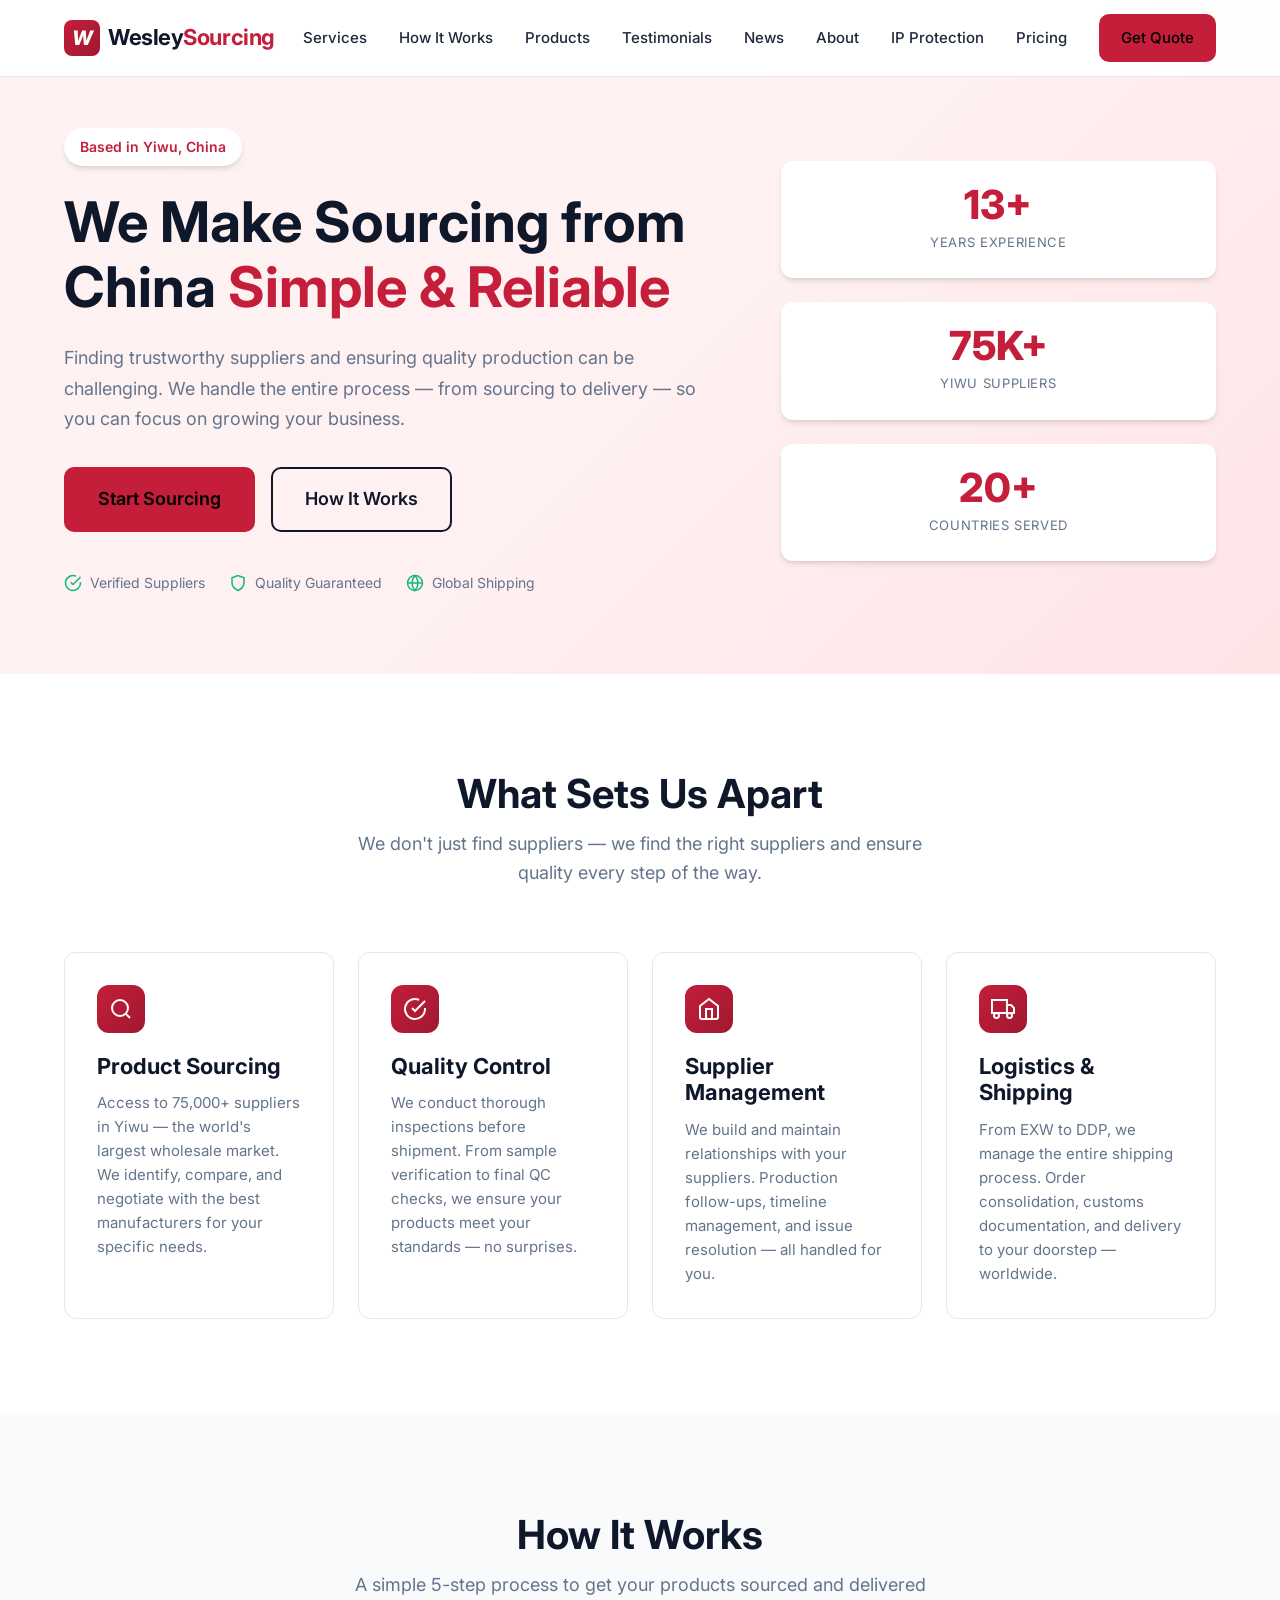
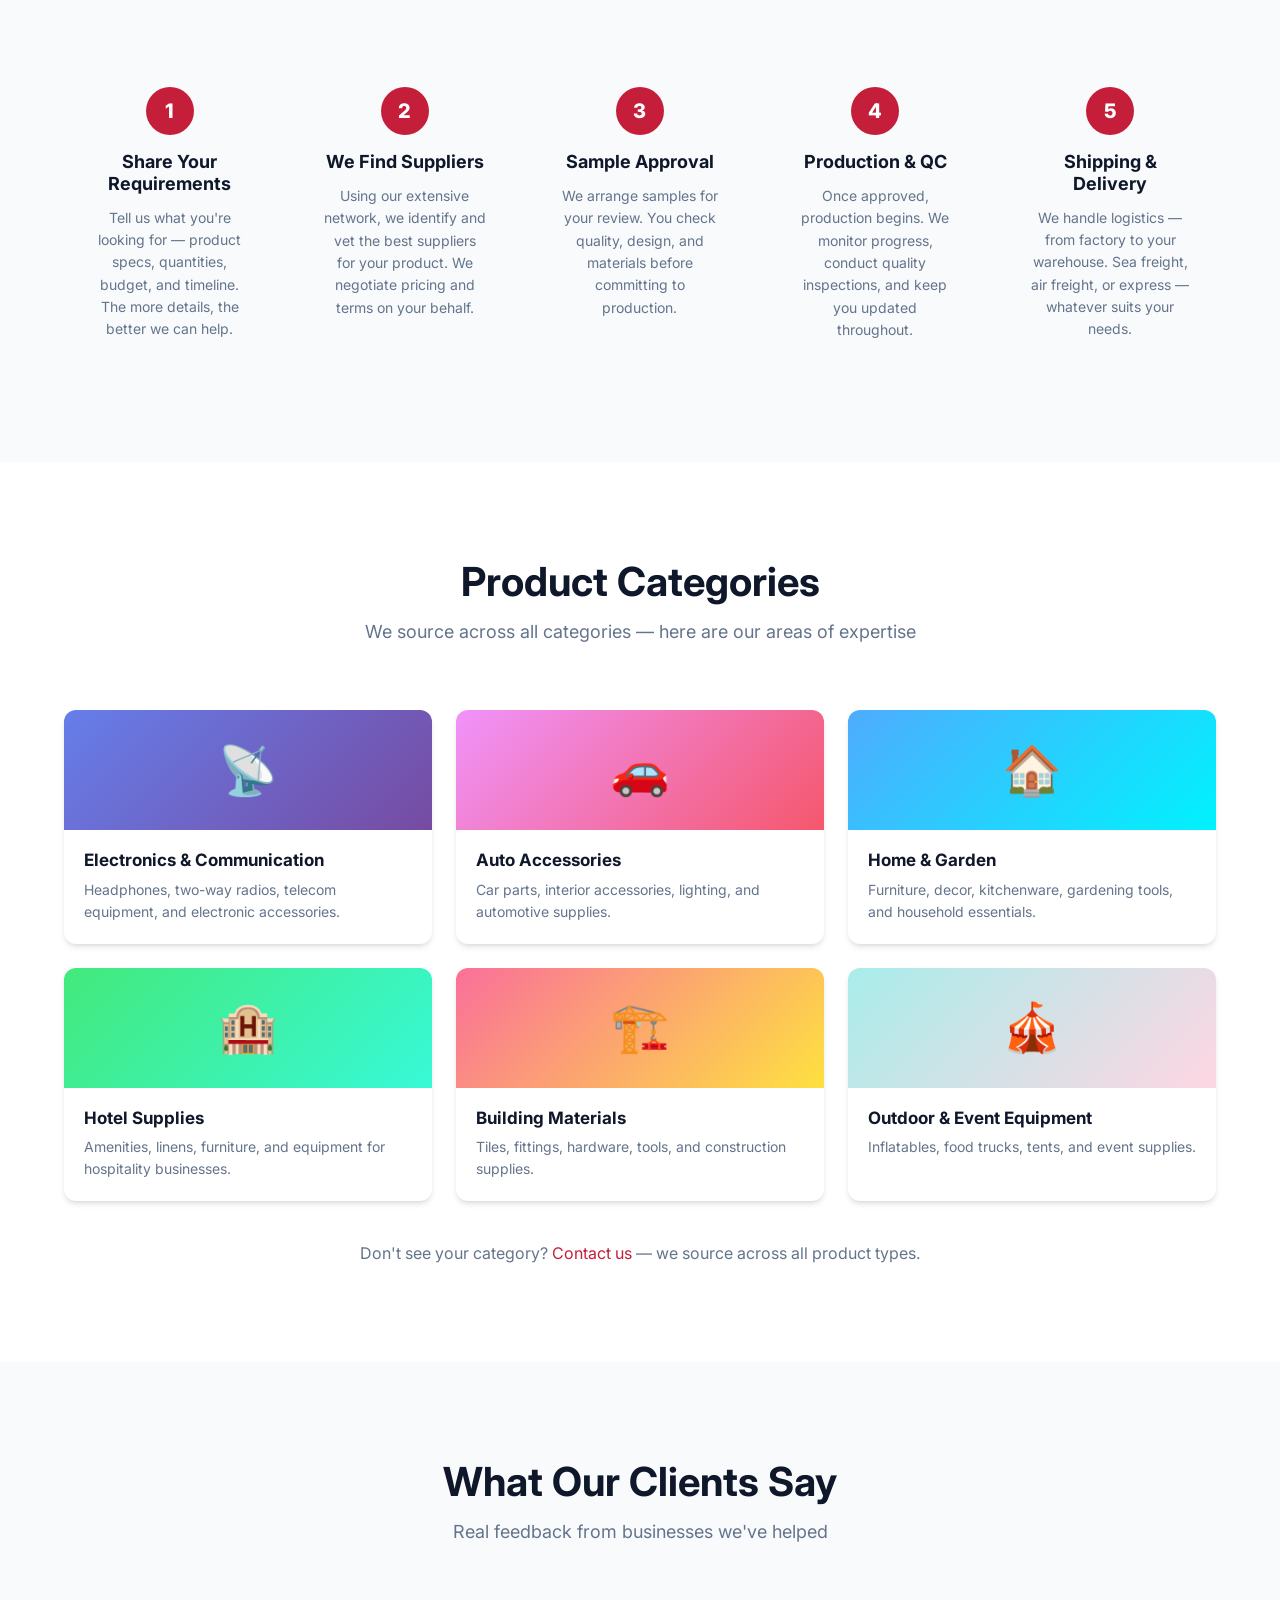
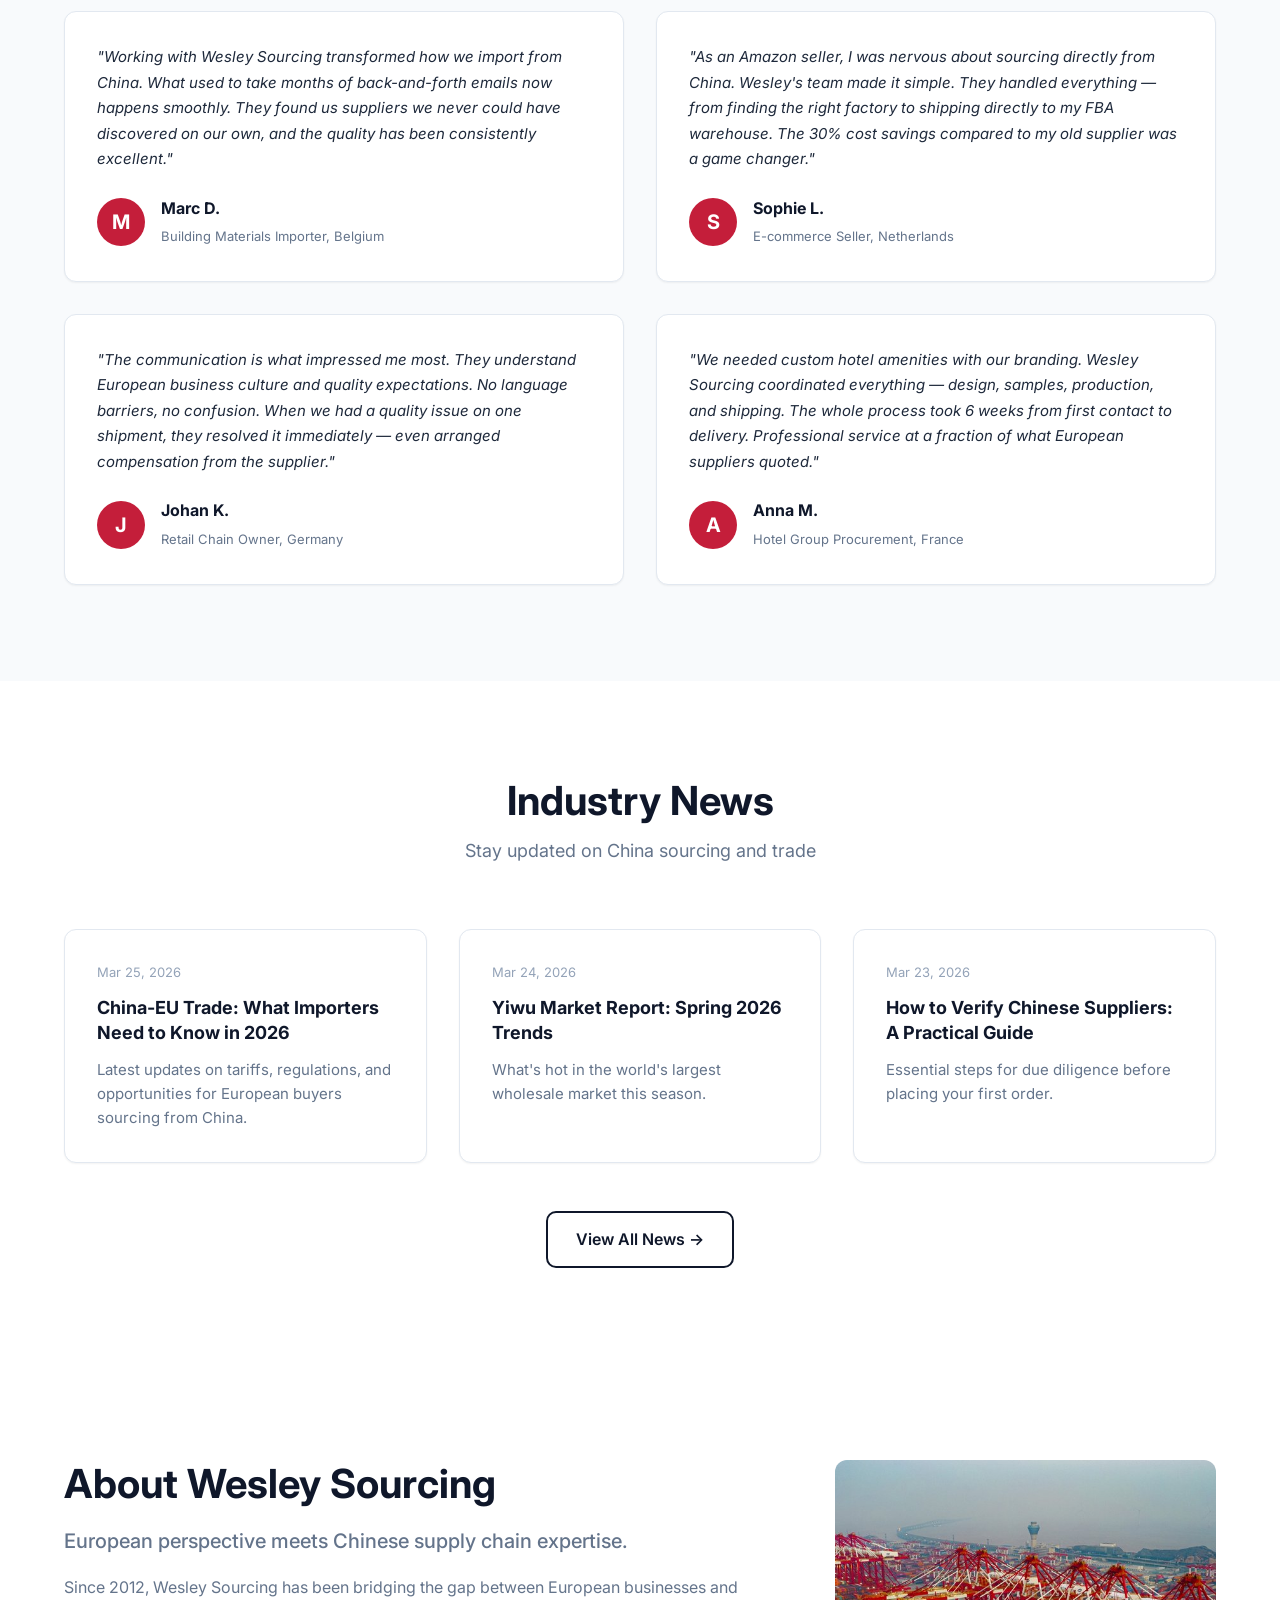
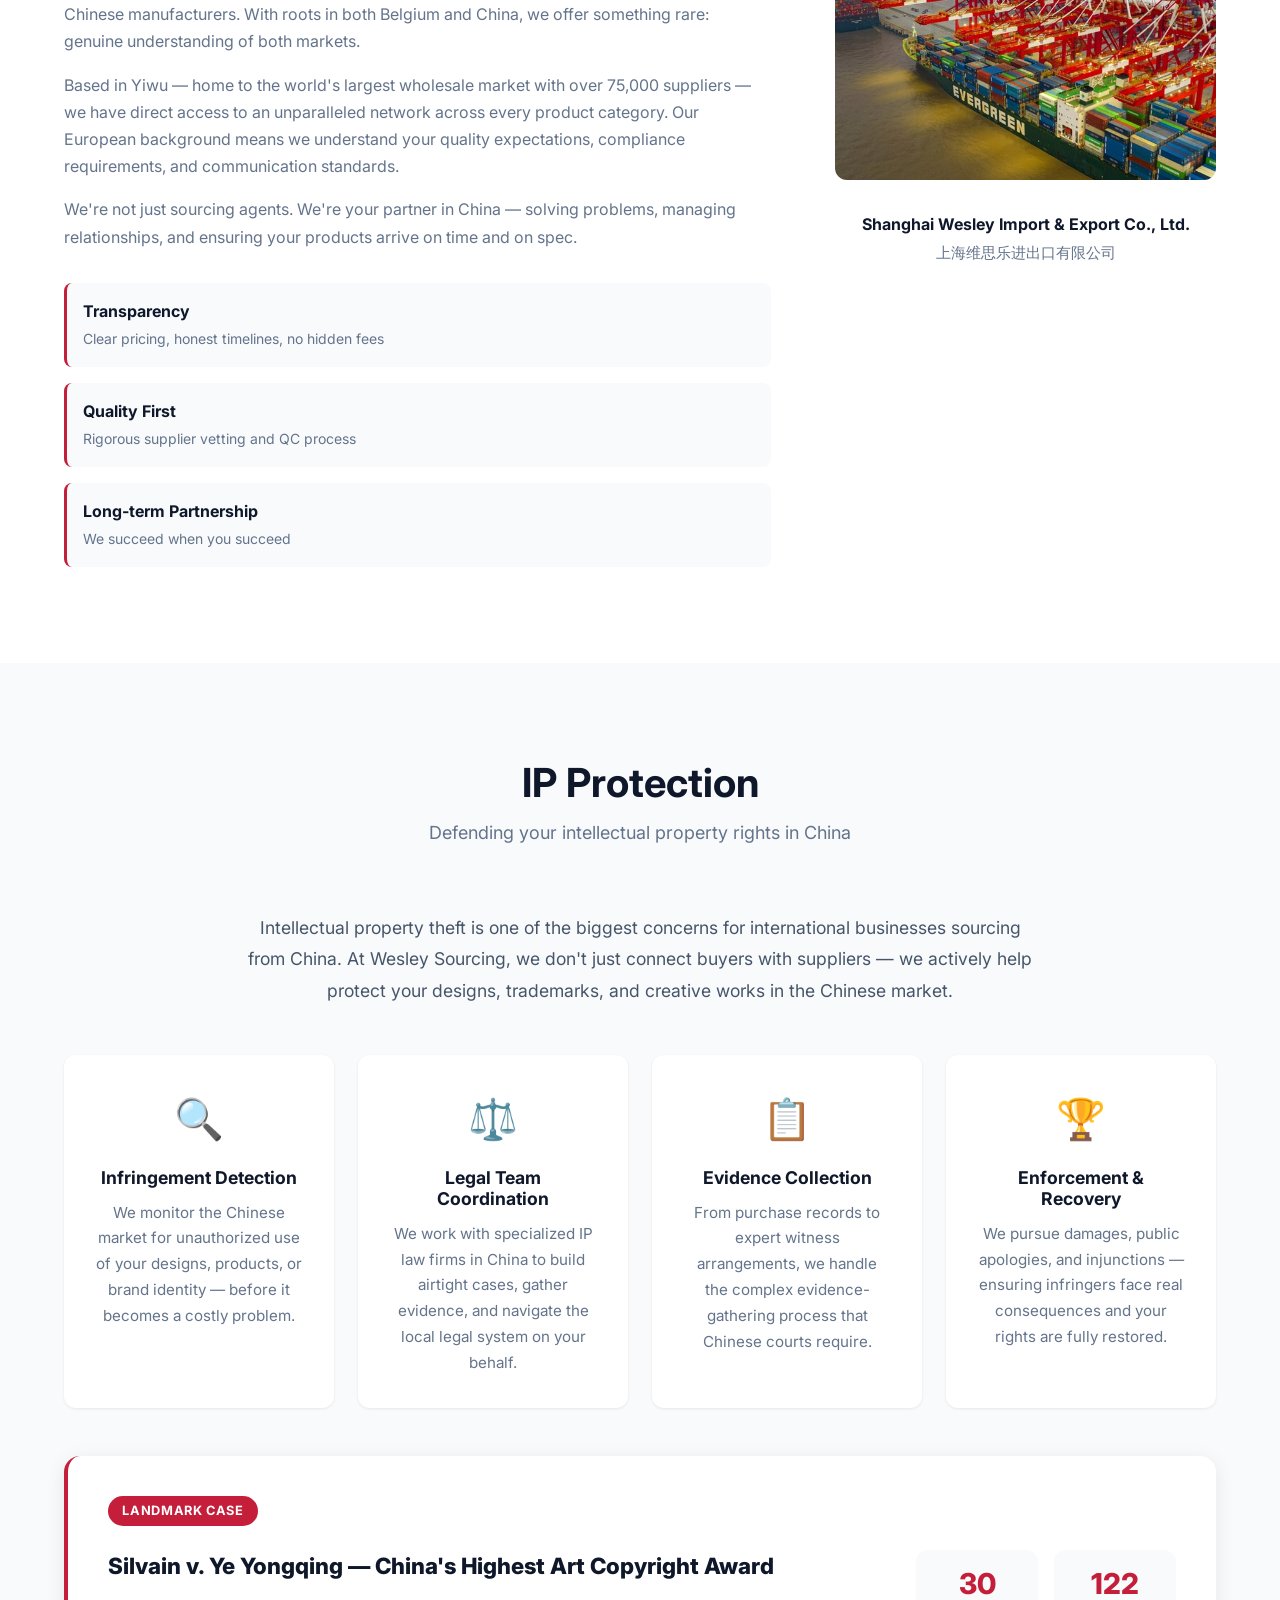
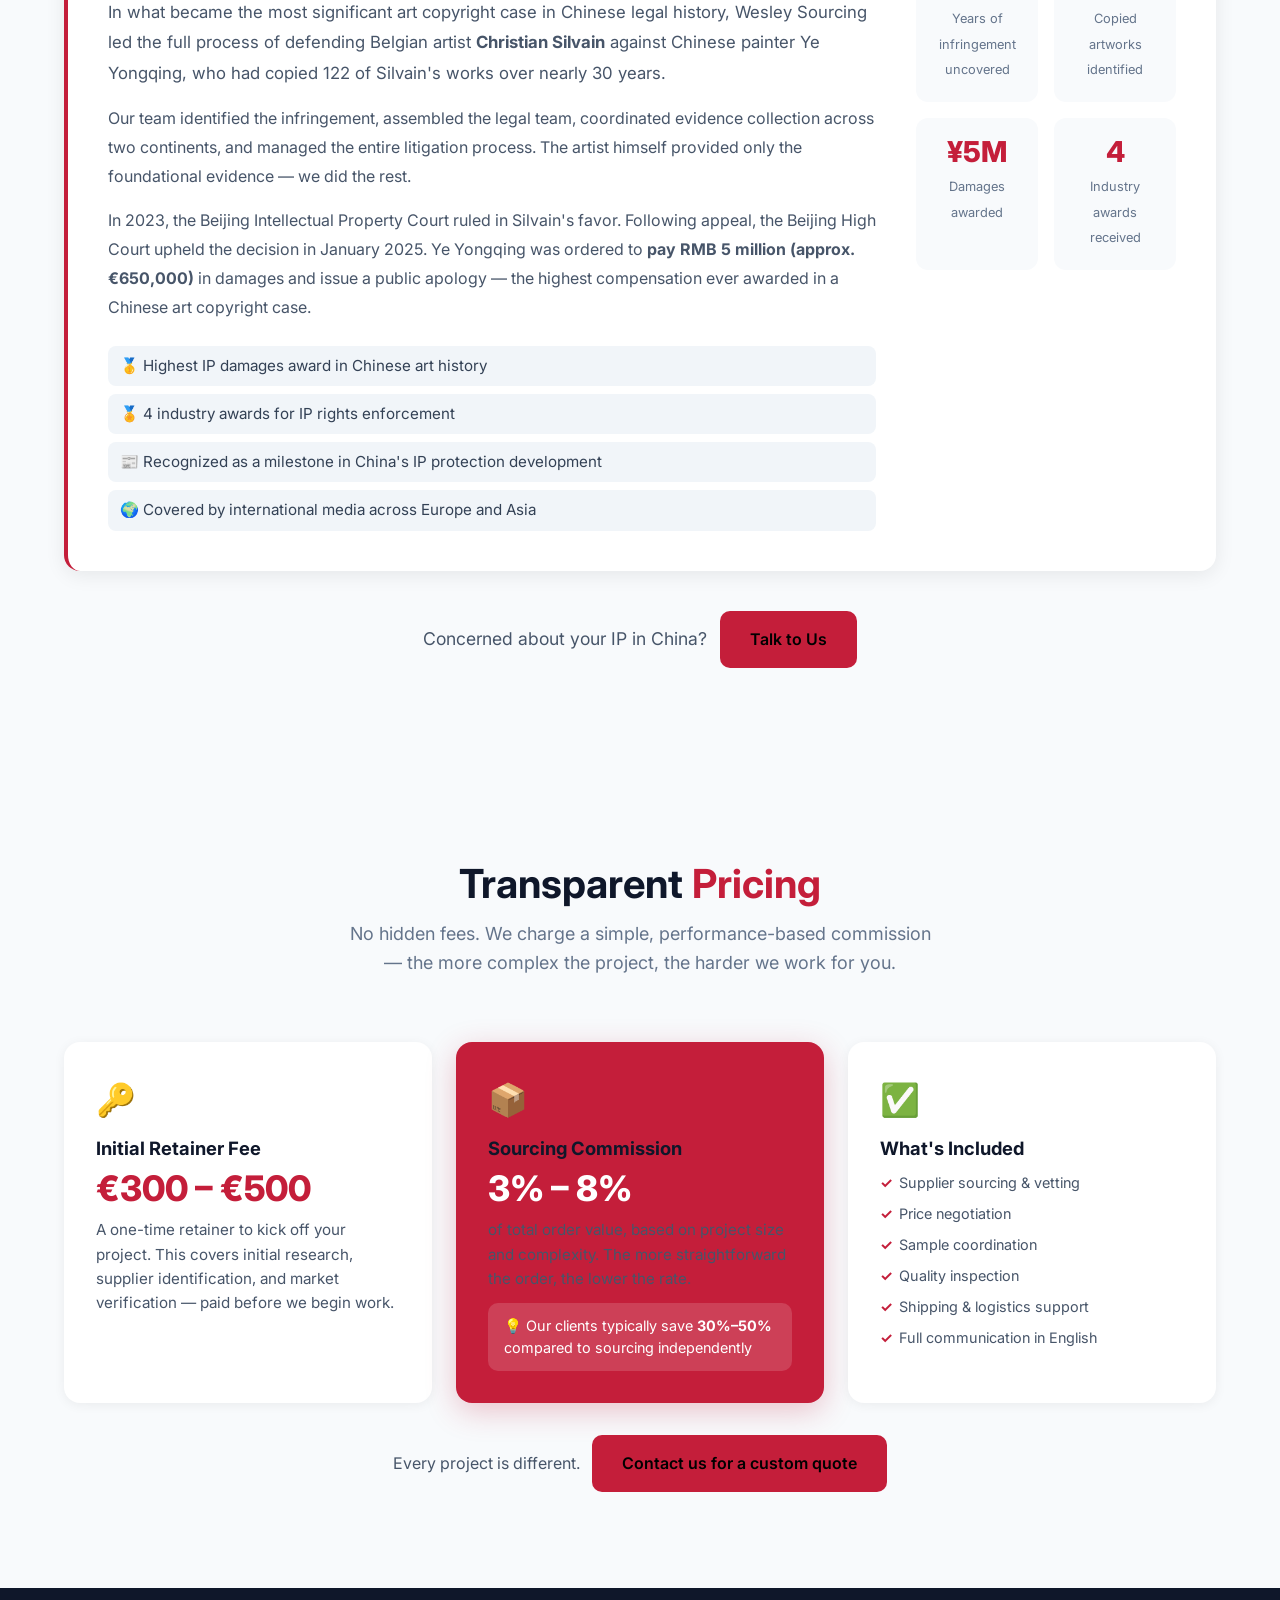
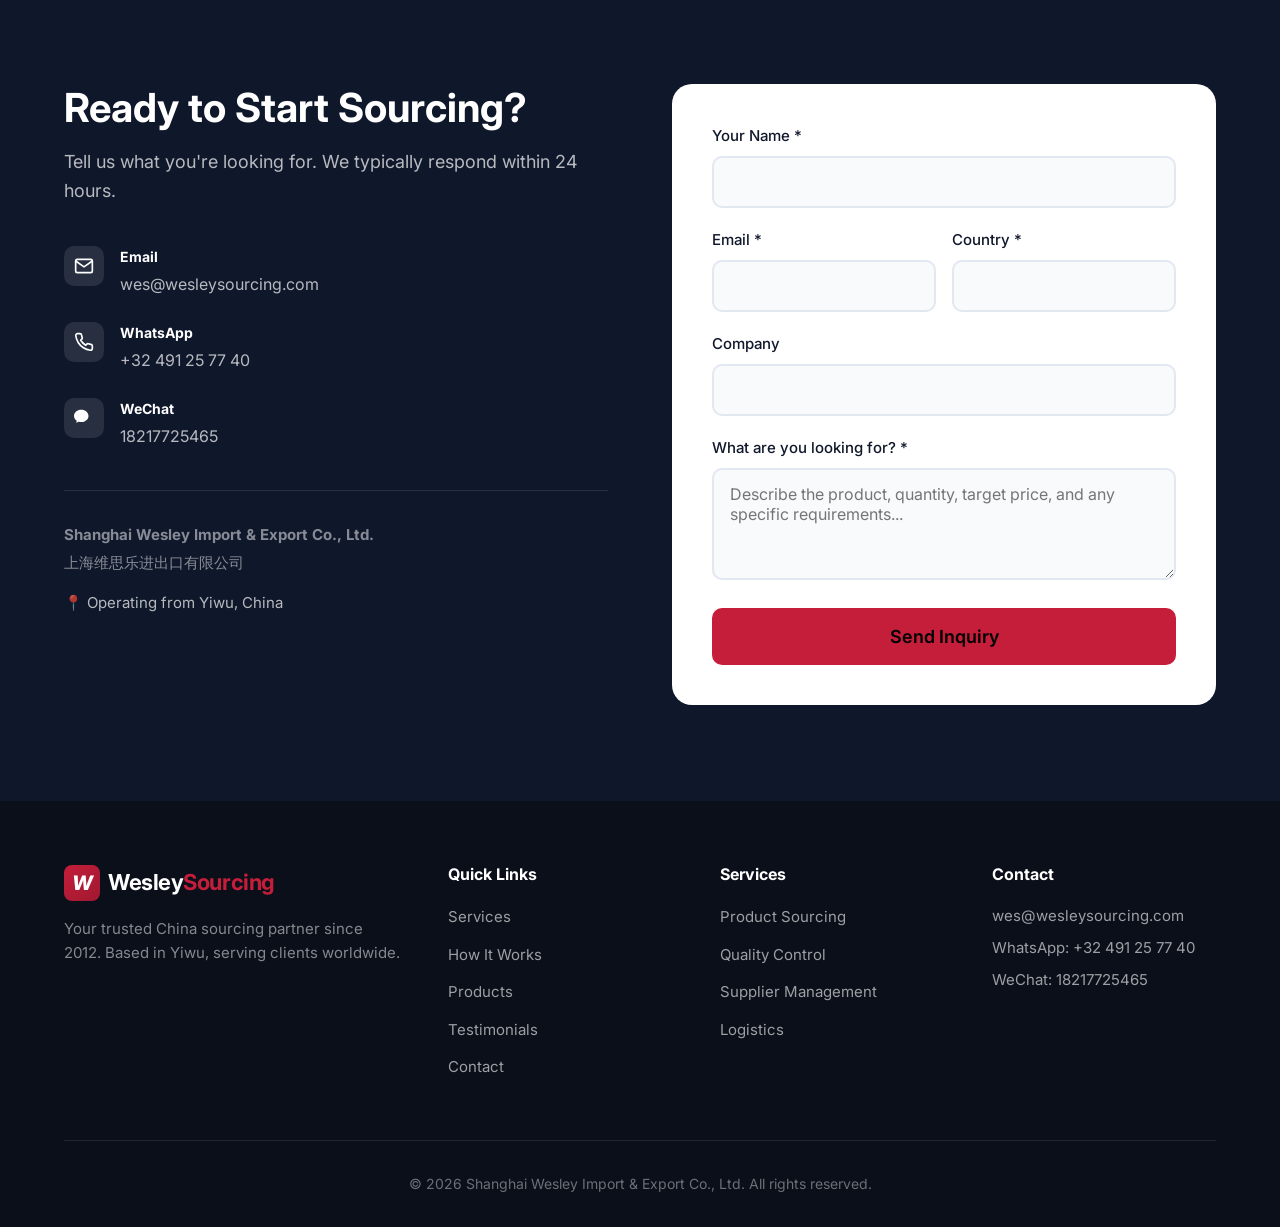
==== index.html @ 0b923f9b "Add files via upload" ====
﻿<!DOCTYPE html>
<html lang="en">
<head>
    <meta charset="UTF-8">
    <meta name="viewport" content="width=device-width, initial-scale=1.0">
    <title>Wesley Sourcing | Your Trusted China Sourcing Partner in Yiwu</title>
    <meta name="description" content="Based in Yiwu, China's largest wholesale market. 13+ years connecting European buyers with Chinese manufacturers. Product sourcing, quality control, and logistics.">
    <meta name="keywords" content="yiwu sourcing agent, china sourcing agent, yiwu wholesale market, import from china, china supplier, sourcing from china">
    <link rel="canonical" href="https://wesleysourcing.com/">
    <link rel="icon" type="image/png" href="favicon.png">
    
    <meta property="og:title" content="Wesley Sourcing | Your Trusted China Sourcing Partner">
    <meta property="og:description" content="13+ years bridging European buyers with Chinese manufacturers. Based in Yiwu.">
    <meta property="og:type" content="website">
    
    <link rel="preconnect" href="https://fonts.googleapis.com">
    <link href="https://fonts.googleapis.com/css2?family=Inter:wght@400;500;600;700;800&display=swap" rel="stylesheet">
    <link rel="stylesheet" href="css/style.css">
</head>
<body>
    <!-- Navigation -->
    <nav class="nav" id="nav">
        <div class="container nav-container">
            <a href="/" class="logo">
                <span class="logo-icon">W</span>
                <span class="logo-text">Wesley<span>Sourcing</span></span>
            </a>
            <ul class="nav-links" id="nav-links">
                <li><a href="#services">Services</a></li>
                <li><a href="#how-it-works">How It Works</a></li>
                <li><a href="#products">Products</a></li>
                <li><a href="#testimonials">Testimonials</a></li>
                <li><a href="#news">News</a></li>
                <li><a href="#about">About</a></li><li><a href="#ip-protection">IP Protection</a></li><li><a href="#pricing">Pricing</a></li>
                <li><a href="#contact" class="btn btn-primary btn-nav">Get Quote</a></li>
            </ul>
            <button class="nav-toggle" id="nav-toggle" aria-label="Toggle menu">
                <span></span>
                <span></span>
                <span></span>
            </button>
        </div>
    </nav>

    <!-- Hero Section -->
    <section class="hero">
        <div class="container">
            <div class="hero-grid">
                <div class="hero-content">
                    <div class="hero-badge">Based in Yiwu, China</div>
                    <h1>We Make Sourcing from China <span class="highlight">Simple & Reliable</span></h1>
                    <p class="hero-subtitle">Finding trustworthy suppliers and ensuring quality production can be challenging. We handle the entire process — from sourcing to delivery — so you can focus on growing your business.</p>
                    <div class="hero-cta">
                        <a href="#contact" class="btn btn-primary btn-large">Start Sourcing</a>
                        <a href="#how-it-works" class="btn btn-outline btn-large">How It Works</a>
                    </div>
                    <div class="hero-trust">
                        <div class="trust-item">
                            <svg viewBox="0 0 24 24" fill="none" stroke="currentColor" stroke-width="2"><path d="M22 11.08V12a10 10 0 1 1-5.93-9.14"/><polyline points="22 4 12 14.01 9 11.01"/></svg>
                            <span>Verified Suppliers</span>
                        </div>
                        <div class="trust-item">
                            <svg viewBox="0 0 24 24" fill="none" stroke="currentColor" stroke-width="2"><path d="M12 22s8-4 8-10V5l-8-3-8 3v7c0 6 8 10 8 10z"/></svg>
                            <span>Quality Guaranteed</span>
                        </div>
                        <div class="trust-item">
                            <svg viewBox="0 0 24 24" fill="none" stroke="currentColor" stroke-width="2"><circle cx="12" cy="12" r="10"/><path d="M2 12h20M12 2a15.3 15.3 0 0 1 4 10 15.3 15.3 0 0 1-4 10 15.3 15.3 0 0 1-4-10 15.3 15.3 0 0 1 4-10z"/></svg>
                            <span>Global Shipping</span>
                        </div>
                    </div>
                </div>
                <div class="hero-stats">
                    <div class="stat-card">
                        <span class="stat-number">13+</span>
                        <span class="stat-label">Years Experience</span>
                    </div>
                    <div class="stat-card">
                        <span class="stat-number">75K+</span>
                        <span class="stat-label">Yiwu Suppliers</span>
                    </div>
                    <div class="stat-card">
                        <span class="stat-number">20+</span>
                        <span class="stat-label">Countries Served</span>
                    </div>
                </div>
            </div>
        </div>
    </section>

    <!-- Services Section -->
    <section id="services" class="services">
        <div class="container">
            <div class="section-header">
                <h2>What Sets Us Apart</h2>
                <p>We don't just find suppliers — we find the right suppliers and ensure quality every step of the way.</p>
            </div>
            
            <div class="services-grid">
                <div class="service-card">
                    <div class="service-icon">
                        <svg viewBox="0 0 24 24" fill="none" stroke="currentColor" stroke-width="2">
                            <circle cx="11" cy="11" r="8"/><path d="M21 21l-4.35-4.35"/>
                        </svg>
                    </div>
                    <h3>Product Sourcing</h3>
                    <p>Access to 75,000+ suppliers in Yiwu — the world's largest wholesale market. We identify, compare, and negotiate with the best manufacturers for your specific needs.</p>
                </div>
                
                <div class="service-card">
                    <div class="service-icon">
                        <svg viewBox="0 0 24 24" fill="none" stroke="currentColor" stroke-width="2">
                            <path d="M22 11.08V12a10 10 0 1 1-5.93-9.14"/><polyline points="22 4 12 14.01 9 11.01"/>
                        </svg>
                    </div>
                    <h3>Quality Control</h3>
                    <p>We conduct thorough inspections before shipment. From sample verification to final QC checks, we ensure your products meet your standards — no surprises.</p>
                </div>
                
                <div class="service-card">
                    <div class="service-icon">
                        <svg viewBox="0 0 24 24" fill="none" stroke="currentColor" stroke-width="2">
                            <path d="M3 9l9-7 9 7v11a2 2 0 0 1-2 2H5a2 2 0 0 1-2-2z"/><polyline points="9 22 9 12 15 12 15 22"/>
                        </svg>
                    </div>
                    <h3>Supplier Management</h3>
                    <p>We build and maintain relationships with your suppliers. Production follow-ups, timeline management, and issue resolution — all handled for you.</p>
                </div>
                
                <div class="service-card">
                    <div class="service-icon">
                        <svg viewBox="0 0 24 24" fill="none" stroke="currentColor" stroke-width="2">
                            <rect x="1" y="3" width="15" height="13"/><polygon points="16 8 20 8 23 11 23 16 16 16 16 8"/><circle cx="5.5" cy="18.5" r="2.5"/><circle cx="18.5" cy="18.5" r="2.5"/>
                        </svg>
                    </div>
                    <h3>Logistics & Shipping</h3>
                    <p>From EXW to DDP, we manage the entire shipping process. Order consolidation, customs documentation, and delivery to your doorstep — worldwide.</p>
                </div>
            </div>
        </div>
    </section>

    <!-- How It Works Section -->
    <section id="how-it-works" class="how-it-works">
        <div class="container">
            <div class="section-header">
                <h2>How It Works</h2>
                <p>A simple 5-step process to get your products sourced and delivered</p>
            </div>
            
            <div class="steps-grid">
                <div class="step-card">
                    <div class="step-number">1</div>
                    <h3>Share Your Requirements</h3>
                    <p>Tell us what you're looking for — product specs, quantities, budget, and timeline. The more details, the better we can help.</p>
                </div>
                
                <div class="step-card">
                    <div class="step-number">2</div>
                    <h3>We Find Suppliers</h3>
                    <p>Using our extensive network, we identify and vet the best suppliers for your product. We negotiate pricing and terms on your behalf.</p>
                </div>
                
                <div class="step-card">
                    <div class="step-number">3</div>
                    <h3>Sample Approval</h3>
                    <p>We arrange samples for your review. You check quality, design, and materials before committing to production.</p>
                </div>
                
                <div class="step-card">
                    <div class="step-number">4</div>
                    <h3>Production & QC</h3>
                    <p>Once approved, production begins. We monitor progress, conduct quality inspections, and keep you updated throughout.</p>
                </div>
                
                <div class="step-card">
                    <div class="step-number">5</div>
                    <h3>Shipping & Delivery</h3>
                    <p>We handle logistics — from factory to your warehouse. Sea freight, air freight, or express — whatever suits your needs.</p>
                </div>
            </div>
        </div>
    </section>

    <!-- Products Section -->
    <section id="products" class="products">
        <div class="container">
            <div class="section-header">
                <h2>Product Categories</h2>
                <p>We source across all categories — here are our areas of expertise</p>
            </div>
            
            <div class="products-grid">
                <div class="product-card">
                    <div class="product-image" style="background: linear-gradient(135deg, #667eea 0%, #764ba2 100%);">
                        <span class="product-emoji">📡</span>
                    </div>
                    <div class="product-content">
                        <h3>Electronics & Communication</h3>
                        <p>Headphones, two-way radios, telecom equipment, and electronic accessories.</p>
                    </div>
                </div>
                
                <div class="product-card">
                    <div class="product-image" style="background: linear-gradient(135deg, #f093fb 0%, #f5576c 100%);">
                        <span class="product-emoji">🚗</span>
                    </div>
                    <div class="product-content">
                        <h3>Auto Accessories</h3>
                        <p>Car parts, interior accessories, lighting, and automotive supplies.</p>
                    </div>
                </div>
                
                <div class="product-card">
                    <div class="product-image" style="background: linear-gradient(135deg, #4facfe 0%, #00f2fe 100%);">
                        <span class="product-emoji">🏠</span>
                    </div>
                    <div class="product-content">
                        <h3>Home & Garden</h3>
                        <p>Furniture, decor, kitchenware, gardening tools, and household essentials.</p>
                    </div>
                </div>
                
                <div class="product-card">
                    <div class="product-image" style="background: linear-gradient(135deg, #43e97b 0%, #38f9d7 100%);">
                        <span class="product-emoji">🏨</span>
                    </div>
                    <div class="product-content">
                        <h3>Hotel Supplies</h3>
                        <p>Amenities, linens, furniture, and equipment for hospitality businesses.</p>
                    </div>
                </div>

                <div class="product-card">
                    <div class="product-image" style="background: linear-gradient(135deg, #fa709a 0%, #fee140 100%);">
                        <span class="product-emoji">🏗️</span>
                    </div>
                    <div class="product-content">
                        <h3>Building Materials</h3>
                        <p>Tiles, fittings, hardware, tools, and construction supplies.</p>
                    </div>
                </div>

                <div class="product-card">
                    <div class="product-image" style="background: linear-gradient(135deg, #a8edea 0%, #fed6e3 100%);">
                        <span class="product-emoji">🎪</span>
                    </div>
                    <div class="product-content">
                        <h3>Outdoor & Event Equipment</h3>
                        <p>Inflatables, food trucks, tents, and event supplies.</p>
                    </div>
                </div>
            </div>
            
            <p class="products-note">Don't see your category? <a href="#contact">Contact us</a> — we source across all product types.</p>
        </div>
    </section>

    <!-- Testimonials Section -->
    <section id="testimonials" class="testimonials">
        <div class="container">
            <div class="section-header">
                <h2>What Our Clients Say</h2>
                <p>Real feedback from businesses we've helped</p>
            </div>
            
            <div class="testimonials-grid">
                <div class="testimonial-card">
                    <div class="testimonial-content">
                        <p>"Working with Wesley Sourcing transformed how we import from China. What used to take months of back-and-forth emails now happens smoothly. They found us suppliers we never could have discovered on our own, and the quality has been consistently excellent."</p>
                    </div>
                    <div class="testimonial-author">
                        <div class="author-avatar">M</div>
                        <div class="author-info">
                            <strong>Marc D.</strong>
                            <span>Building Materials Importer, Belgium</span>
                        </div>
                    </div>
                </div>
                
                <div class="testimonial-card">
                    <div class="testimonial-content">
                        <p>"As an Amazon seller, I was nervous about sourcing directly from China. Wesley's team made it simple. They handled everything — from finding the right factory to shipping directly to my FBA warehouse. The 30% cost savings compared to my old supplier was a game changer."</p>
                    </div>
                    <div class="testimonial-author">
                        <div class="author-avatar">S</div>
                        <div class="author-info">
                            <strong>Sophie L.</strong>
                            <span>E-commerce Seller, Netherlands</span>
                        </div>
                    </div>
                </div>
                
                <div class="testimonial-card">
                    <div class="testimonial-content">
                        <p>"The communication is what impressed me most. They understand European business culture and quality expectations. No language barriers, no confusion. When we had a quality issue on one shipment, they resolved it immediately — even arranged compensation from the supplier."</p>
                    </div>
                    <div class="testimonial-author">
                        <div class="author-avatar">J</div>
                        <div class="author-info">
                            <strong>Johan K.</strong>
                            <span>Retail Chain Owner, Germany</span>
                        </div>
                    </div>
                </div>
                
                <div class="testimonial-card">
                    <div class="testimonial-content">
                        <p>"We needed custom hotel amenities with our branding. Wesley Sourcing coordinated everything — design, samples, production, and shipping. The whole process took 6 weeks from first contact to delivery. Professional service at a fraction of what European suppliers quoted."</p>
                    </div>
                    <div class="testimonial-author">
                        <div class="author-avatar">A</div>
                        <div class="author-info">
                            <strong>Anna M.</strong>
                            <span>Hotel Group Procurement, France</span>
                        </div>
                    </div>
                </div>
            </div>
        </div>
    </section>

    <!-- News Section -->
    <section id="news" class="news-preview">
        <div class="container">
            <div class="section-header">
                <h2>Industry News</h2>
                <p>Stay updated on China sourcing and trade</p>
            </div>
            
            <div class="news-grid">
                <div class="news-card">
                    <div class="news-date">Mar 25, 2026</div>
                    <h3><a href="#">China-EU Trade: What Importers Need to Know in 2026</a></h3>
                    <p>Latest updates on tariffs, regulations, and opportunities for European buyers sourcing from China.</p>
                </div>
                <div class="news-card">
                    <div class="news-date">Mar 24, 2026</div>
                    <h3><a href="#">Yiwu Market Report: Spring 2026 Trends</a></h3>
                    <p>What's hot in the world's largest wholesale market this season.</p>
                </div>
                <div class="news-card">
                    <div class="news-date">Mar 23, 2026</div>
                    <h3><a href="#">How to Verify Chinese Suppliers: A Practical Guide</a></h3>
                    <p>Essential steps for due diligence before placing your first order.</p>
                </div>
            </div>
            
            <div class="news-cta">
                <a href="news.html" class="btn btn-outline">View All News →</a>
            </div>
        </div>
    </section>

    <!-- About Section -->
    <section id="about" class="about">
        <div class="container">
            <div class="about-grid">
                <div class="about-content">
                    <h2>About Wesley Sourcing</h2>
                    <p class="about-lead">European perspective meets Chinese supply chain expertise.</p>
                    
                    <p>Since 2012, Wesley Sourcing has been bridging the gap between European businesses and Chinese manufacturers. With roots in both Belgium and China, we offer something rare: genuine understanding of both markets.</p>
                    
                    <p>Based in Yiwu — home to the world's largest wholesale market with over 75,000 suppliers — we have direct access to an unparalleled network across every product category. Our European background means we understand your quality expectations, compliance requirements, and communication standards.</p>
                    
                    <p>We're not just sourcing agents. We're your partner in China — solving problems, managing relationships, and ensuring your products arrive on time and on spec.</p>
                    
                    <div class="about-values">
                        <div class="value-item">
                            <strong>Transparency</strong>
                            <span>Clear pricing, honest timelines, no hidden fees</span>
                        </div>
                        <div class="value-item">
                            <strong>Quality First</strong>
                            <span>Rigorous supplier vetting and QC process</span>
                        </div>
                        <div class="value-item">
                            <strong>Long-term Partnership</strong>
                            <span>We succeed when you succeed</span>
                        </div>
                    </div>
                </div>
                <div class="about-image">
                    <img src="wesley-photo.jpg" alt="Wesley Neckebroeck" style="width:100%;height:320px;object-fit:cover;object-position:center top;border-radius:12px;" />
                    <div class="about-company">
                        <p><strong>Shanghai Wesley Import & Export Co., Ltd.</strong></p>
                        <p class="chinese-name">上海维思乐进出口有限公司</p>
                    </div>
                </div>
            </div>
        </div>
    </section>


    <!-- IP Protection Section -->
    <section id="ip-protection" class="ip-protection">
        <div class="container">
            <div class="section-header">
                <h2>IP Protection</h2>
                <p>Defending your intellectual property rights in China</p>
            </div>
            <div class="ip-intro">
                <p>Intellectual property theft is one of the biggest concerns for international businesses sourcing from China. At Wesley Sourcing, we don't just connect buyers with suppliers — we actively help protect your designs, trademarks, and creative works in the Chinese market.</p>
            </div>
            <div class="ip-services-grid">
                <div class="ip-card"><div class="ip-icon">🔍</div><h3>Infringement Detection</h3><p>We monitor the Chinese market for unauthorized use of your designs, products, or brand identity — before it becomes a costly problem.</p></div>
                <div class="ip-card"><div class="ip-icon">⚖️</div><h3>Legal Team Coordination</h3><p>We work with specialized IP law firms in China to build airtight cases, gather evidence, and navigate the local legal system on your behalf.</p></div>
                <div class="ip-card"><div class="ip-icon">📋</div><h3>Evidence Collection</h3><p>From purchase records to expert witness arrangements, we handle the complex evidence-gathering process that Chinese courts require.</p></div>
                <div class="ip-card"><div class="ip-icon">🏆</div><h3>Enforcement &amp; Recovery</h3><p>We pursue damages, public apologies, and injunctions — ensuring infringers face real consequences and your rights are fully restored.</p></div>
            </div>
            <div class="ip-case">
                <div class="ip-case-badge">Landmark Case</div>
                <div class="ip-case-content">
                    <div class="ip-case-text">
                        <h3>Silvain v. Ye Yongqing — China's Highest Art Copyright Award</h3>
                        <p class="ip-case-lead">In what became the most significant art copyright case in Chinese legal history, Wesley Sourcing led the full process of defending Belgian artist <strong>Christian Silvain</strong> against Chinese painter Ye Yongqing, who had copied 122 of Silvain's works over nearly 30 years.</p>
                        <p>Our team identified the infringement, assembled the legal team, coordinated evidence collection across two continents, and managed the entire litigation process. The artist himself provided only the foundational evidence — we did the rest.</p>
                        <p>In 2023, the Beijing Intellectual Property Court ruled in Silvain's favor. Following appeal, the Beijing High Court upheld the decision in January 2025. Ye Yongqing was ordered to <strong>pay RMB 5 million (approx. €650,000)</strong> in damages and issue a public apology — the highest compensation ever awarded in a Chinese art copyright case.</p>
                        <div class="ip-case-awards">
                            <div class="award-item">🥇 Highest IP damages award in Chinese art history</div>
                            <div class="award-item">🏅 4 industry awards for IP rights enforcement</div>
                            <div class="award-item">📰 Recognized as a milestone in China's IP protection development</div>
                            <div class="award-item">🌍 Covered by international media across Europe and Asia</div>
                        </div>
                    </div>
                    <div class="ip-case-stats">
                        <div class="case-stat"><span class="case-stat-number">30</span><span class="case-stat-label">Years of infringement uncovered</span></div>
                        <div class="case-stat"><span class="case-stat-number">122</span><span class="case-stat-label">Copied artworks identified</span></div>
                        <div class="case-stat"><span class="case-stat-number">¥5M</span><span class="case-stat-label">Damages awarded</span></div>
                        <div class="case-stat"><span class="case-stat-number">4</span><span class="case-stat-label">Industry awards received</span></div>
                    </div>
                </div>
            </div>
            <div class="ip-cta"><p>Concerned about your IP in China? <a href="#contact" class="btn btn-primary">Talk to Us</a></p></div>
        </div>
    </section>

    <!-- Pricing Section -->
    <section id="pricing" class="pricing">
        <div class="container">
            <div class="section-header">
                <h2>Transparent <span class="highlight">Pricing</span></h2>
                <p>No hidden fees. We charge a simple, performance-based commission — the more complex the project, the harder we work for you.</p>
            </div>
            <div class="pricing-grid">
                <div class="pricing-card">
                    <div class="pricing-icon">🔑</div>
                    <h3>Initial Retainer Fee</h3>
                    <div class="pricing-amount">€300 – €500</div>
                    <p>A one-time retainer to kick off your project. This covers initial research, supplier identification, and market verification — paid before we begin work.</p>
                </div>
                <div class="pricing-card pricing-card--featured">
                    <div class="pricing-icon">📦</div>
                    <h3>Sourcing Commission</h3>
                    <div class="pricing-amount">3% – 8%</div>
                    <p>of total order value, based on project size and complexity. The more straightforward the order, the lower the rate.</p>
                    <div class="pricing-savings">
                        <span>💡 Our clients typically save <strong>30%–50%</strong> compared to sourcing independently</span>
                    </div>
                </div>
                <div class="pricing-card">
                    <div class="pricing-icon">✅</div>
                    <h3>What's Included</h3>
                    <ul class="pricing-list">
                        <li>Supplier sourcing &amp; vetting</li>
                        <li>Price negotiation</li>
                        <li>Sample coordination</li>
                        <li>Quality inspection</li>
                        <li>Shipping &amp; logistics support</li>
                        <li>Full communication in English</li>
                    </ul>
                </div>
            </div>
            <div class="pricing-note">
                <p>Every project is different. <a href="#contact" class="btn btn-primary">Contact us for a custom quote</a></p>
            </div>
        </div>
    </section>

    <!-- Contact Section -->
    <section id="contact" class="contact">
        <div class="container">
            <div class="contact-grid">
                <div class="contact-info">
                    <h2>Ready to Start Sourcing?</h2>
                    <p>Tell us what you're looking for. We typically respond within 24 hours.</p>
                    
                    <div class="contact-methods">
                        <div class="contact-method">
                            <div class="contact-icon">
                                <svg viewBox="0 0 24 24" fill="none" stroke="currentColor" stroke-width="2">
                                    <path d="M4 4h16c1.1 0 2 .9 2 2v12c0 1.1-.9 2-2 2H4c-1.1 0-2-.9-2-2V6c0-1.1.9-2 2-2z"/>
                                    <polyline points="22,6 12,13 2,6"/>
                                </svg>
                            </div>
                            <div>
                                <strong>Email</strong>
                                <a href="mailto:wes@wesleysourcing.com">wes@wesleysourcing.com</a>
                            </div>
                        </div>
                        <div class="contact-method">
                            <div class="contact-icon">
                                <svg viewBox="0 0 24 24" fill="none" stroke="currentColor" stroke-width="2">
                                    <path d="M22 16.92v3a2 2 0 0 1-2.18 2 19.79 19.79 0 0 1-8.63-3.07 19.5 19.5 0 0 1-6-6 19.79 19.79 0 0 1-3.07-8.67A2 2 0 0 1 4.11 2h3a2 2 0 0 1 2 1.72 12.84 12.84 0 0 0 .7 2.81 2 2 0 0 1-.45 2.11L8.09 9.91a16 16 0 0 0 6 6l1.27-1.27a2 2 0 0 1 2.11-.45 12.84 12.84 0 0 0 2.81.7A2 2 0 0 1 22 16.92z"/>
                                </svg>
                            </div>
                            <div>
                                <strong>WhatsApp</strong>
                                <a href="https://wa.me/32491257740">+32 491 25 77 40</a>
                            </div>
                        </div>
                        <div class="contact-method">
                            <div class="contact-icon">
                                <svg viewBox="0 0 24 24" fill="currentColor">
                                    <path d="M8.691 2.188C3.891 2.188 0 5.476 0 9.53c0 2.212 1.17 4.203 3.002 5.55a.59.59 0 0 1 .213.665l-.39 1.48c-.019.07-.048.141-.048.213 0 .163.13.295.29.295a.326.326 0 0 0 .167-.054l1.903-1.114a.864.864 0 0 1 .717-.098 10.16 10.16 0 0 0 2.837.403c4.801 0 8.692-3.288 8.692-7.342 0-4.054-3.89-7.34-8.692-7.34z"/>
                                </svg>
                            </div>
                            <div>
                                <strong>WeChat</strong>
                                <span>18217725465</span>
                            </div>
                        </div>
                    </div>
                    
                    <div class="contact-company">
                        <p><strong>Shanghai Wesley Import & Export Co., Ltd.</strong></p>
                        <p>上海维思乐进出口有限公司</p>
                        <p class="location">📍 Operating from Yiwu, China</p>
                    </div>
                </div>
                
                <div class="contact-form-wrapper">
                    <form class="contact-form" id="contact-form" action="https://formspree.io/f/mwvwkepq" method="POST">
                        <div class="form-group">
                            <label for="name">Your Name *</label>
                            <input type="text" id="name" name="name" required>
                        </div>
                        <div class="form-row">
                            <div class="form-group">
                                <label for="email">Email *</label>
                                <input type="email" id="email" name="email" required>
                            </div>
                            <div class="form-group">
                                <label for="country">Country *</label>
                                <input type="text" id="country" name="country" required>
                            </div>
                        </div>
                        <div class="form-group">
                            <label for="company">Company</label>
                            <input type="text" id="company" name="company">
                        </div>
                        <div class="form-group">
                            <label for="message">What are you looking for? *</label>
                            <textarea id="message" name="message" rows="4" placeholder="Describe the product, quantity, target price, and any specific requirements..." required></textarea>
                        </div>
                        <button type="submit" class="btn btn-primary btn-large btn-full">Send Inquiry</button>
                    </form>
                </div>
            </div>
        </div>
    </section>

    <!-- Footer -->
    <footer class="footer">
        <div class="container">
            <div class="footer-grid">
                <div class="footer-brand">
                    <div class="logo">
                        <span class="logo-icon">W</span>
                        <span class="logo-text">Wesley<span>Sourcing</span></span>
                    </div>
                    <p>Your trusted China sourcing partner since 2012. Based in Yiwu, serving clients worldwide.</p>
                </div>
                <div class="footer-links">
                    <h4>Quick Links</h4>
                    <ul>
                        <li><a href="#services">Services</a></li>
                        <li><a href="#how-it-works">How It Works</a></li>
                        <li><a href="#products">Products</a></li>
                        <li><a href="#testimonials">Testimonials</a></li>
                        <li><a href="#contact">Contact</a></li>
                    </ul>
                </div>
                <div class="footer-links">
                    <h4>Services</h4>
                    <ul>
                        <li><a href="#services">Product Sourcing</a></li>
                        <li><a href="#services">Quality Control</a></li>
                        <li><a href="#services">Supplier Management</a></li>
                        <li><a href="#services">Logistics</a></li>
                    </ul>
                </div>
                <div class="footer-contact">
                    <h4>Contact</h4>
                    <p>wes@wesleysourcing.com</p>
                    <p>WhatsApp: +32 491 25 77 40</p>
                    <p>WeChat: 18217725465</p>
                </div>
            </div>
            <div class="footer-bottom">
                <p>&copy; 2026 Shanghai Wesley Import & Export Co., Ltd. All rights reserved.</p>
            </div>
        </div>
    </footer>

    <script src="js/main.js"></script>
<script defer src="https://static.cloudflareinsights.com/beacon.min.js/v8c78df7c7c0f484497ecbca7046644da1771523124516" integrity="sha512-8DS7rgIrAmghBFwoOTujcf6D9rXvH8xm8JQ1Ja01h9QX8EzXldiszufYa4IFfKdLUKTTrnSFXLDkUEOTrZQ8Qg==" data-cf-beacon='{"version":"2024.11.0","token":"2ec0a047e0ec4879b998928941c0f653","r":1,"server_timing":{"name":{"cfCacheStatus":true,"cfEdge":true,"cfExtPri":true,"cfL4":true,"cfOrigin":true,"cfSpeedBrain":true},"location_startswith":null}}' crossorigin="anonymous"></script>
</body>
</html>
---- css/style.css ----
﻿/* ============================================
   Wesley Sourcing V2 - Main Stylesheet
   ============================================ */

:root {
    --color-primary: #c41e3a;
    --color-primary-dark: #a01830;
    --color-primary-light: #d64161;
    --color-secondary: #0f172a;
    --color-accent: #10b981;
    --color-text: #1e293b;
    --color-text-light: #64748b;
    --color-text-lighter: #94a3b8;
    --color-bg: #ffffff;
    --color-bg-alt: #f8fafc;
    --color-bg-dark: #0f172a;
    --color-border: #e2e8f0;
    
    --font-family: 'Inter', -apple-system, BlinkMacSystemFont, 'Segoe UI', sans-serif;
    --container-width: 1200px;
    --border-radius: 12px;
    --border-radius-lg: 20px;
    --transition: all 0.3s cubic-bezier(0.4, 0, 0.2, 1);
    --shadow-sm: 0 1px 2px 0 rgba(0, 0, 0, 0.05);
    --shadow: 0 4px 6px -1px rgba(0, 0, 0, 0.1), 0 2px 4px -2px rgba(0, 0, 0, 0.1);
    --shadow-lg: 0 20px 25px -5px rgba(0, 0, 0, 0.1), 0 8px 10px -6px rgba(0, 0, 0, 0.1);
}

*, *::before, *::after {
    box-sizing: border-box;
    margin: 0;
    padding: 0;
}

html {
    scroll-behavior: smooth;
    scroll-padding-top: 80px;
}

body {
    font-family: var(--font-family);
    font-size: 16px;
    line-height: 1.6;
    color: var(--color-text);
    background-color: var(--color-bg);
    -webkit-font-smoothing: antialiased;
}

img { max-width: 100%; height: auto; }

a {
    color: var(--color-primary);
    text-decoration: none;
    transition: var(--transition);
}

a:hover { color: var(--color-primary-dark); }

ul { list-style: none; }

.container {
    max-width: var(--container-width);
    margin: 0 auto;
    padding: 0 24px;
}

h1, h2, h3, h4, h5, h6 {
    font-weight: 700;
    line-height: 1.2;
    color: var(--color-secondary);
}

h1 { font-size: clamp(2.25rem, 5vw, 3.5rem); }
h2 { font-size: clamp(1.875rem, 4vw, 2.5rem); }
h3 { font-size: 1.375rem; }

.section-header {
    text-align: center;
    margin-bottom: 4rem;
}

.section-header h2 { margin-bottom: 0.75rem; }

.section-header p {
    font-size: 1.125rem;
    color: var(--color-text-light);
    max-width: 600px;
    margin: 0 auto;
}

/* Buttons */
.btn {
    display: inline-flex;
    align-items: center;
    justify-content: center;
    padding: 0.875rem 1.75rem;
    font-size: 1rem;
    font-weight: 600;
    font-family: inherit;
    border-radius: 10px;
    border: 2px solid transparent;
    cursor: pointer;
    transition: var(--transition);
    text-decoration: none;
}

.btn-primary {
    background: var(--color-primary);
    color: #000000 !important;
    border-color: transparent;
}

.btn-primary:hover {
    background: var(--color-primary-dark);
    color: #ffffff !important;
    transform: translateY(-2px);
}

.btn-outline {
    background: transparent;
    border-color: var(--color-secondary);
    color: var(--color-secondary);
}

.btn-outline:hover {
    background: var(--color-secondary);
    color: white;
}

.btn-large { padding: 1rem 2rem; font-size: 1.125rem; }
.btn-full { width: 100%; }
.btn-nav { padding: 0.625rem 1.25rem; font-size: 0.9375rem; }

/* Navigation */
.nav {
    position: fixed;
    top: 0;
    left: 0;
    right: 0;
    background: rgba(255, 255, 255, 0.95);
    backdrop-filter: blur(20px);
    border-bottom: 1px solid var(--color-border);
    z-index: 1000;
    padding: 0.875rem 0;
}

.nav-container {
    display: flex;
    align-items: center;
    justify-content: space-between;
}

.logo {
    display: flex;
    align-items: center;
    gap: 0.5rem;
    text-decoration: none;
}

.logo-icon {
    width: 36px;
    height: 36px;
    background: linear-gradient(135deg, var(--color-primary) 0%, var(--color-primary-dark) 100%);
    border-radius: 8px;
    display: flex;
    align-items: center;
    justify-content: center;
    color: white;
    font-size: 1.25rem;
    font-weight: 800;
    font-style: italic;
}

.logo-text {
    font-size: 1.375rem;
    font-weight: 700;
    color: var(--color-secondary);
    letter-spacing: -0.02em;
}

.logo-text span { color: var(--color-primary); }

.nav-links {
    display: flex;
    align-items: center;
    gap: 2rem;
}

.nav-links a {
    color: var(--color-text);
    font-weight: 500;
    font-size: 0.9375rem;
}

.nav-links a:hover { color: var(--color-primary); }

.nav-toggle {
    display: none;
    flex-direction: column;
    gap: 5px;
    background: none;
    border: none;
    cursor: pointer;
    padding: 5px;
}

.nav-toggle span {
    width: 24px;
    height: 2px;
    background: var(--color-secondary);
    transition: var(--transition);
}

/* Hero Section */
.hero {
    padding: 8rem 0 5rem;
    background: linear-gradient(135deg, #fef2f2 0%, #fff1f2 50%, #ffe4e6 100%);
}

.hero-grid {
    display: grid;
    grid-template-columns: 1.2fr 0.8fr;
    gap: 4rem;
    align-items: center;
}

.hero-badge {
    display: inline-flex;
    align-items: center;
    padding: 0.5rem 1rem;
    background: white;
    border-radius: 100px;
    font-size: 0.875rem;
    font-weight: 600;
    color: var(--color-primary);
    margin-bottom: 1.5rem;
    box-shadow: var(--shadow);
}

.hero h1 { margin-bottom: 1.5rem; line-height: 1.15; }

.highlight { color: var(--color-primary); }

.hero-subtitle {
    font-size: 1.125rem;
    color: var(--color-text-light);
    margin-bottom: 2rem;
    line-height: 1.7;
}

.hero-cta {
    display: flex;
    gap: 1rem;
    margin-bottom: 2.5rem;
    flex-wrap: wrap;
}

.hero-trust {
    display: flex;
    gap: 1.5rem;
    flex-wrap: wrap;
}

.hero-trust .trust-item {
    display: flex;
    align-items: center;
    gap: 0.5rem;
    font-size: 0.875rem;
    color: var(--color-text-light);
}

.hero-trust svg {
    width: 18px;
    height: 18px;
    color: var(--color-accent);
}

.hero-stats {
    display: flex;
    flex-direction: column;
    gap: 1.5rem;
}

.stat-card {
    background: white;
    padding: 1.5rem 2rem;
    border-radius: var(--border-radius);
    box-shadow: var(--shadow);
    text-align: center;
}

.stat-number {
    display: block;
    font-size: 2.5rem;
    font-weight: 800;
    color: var(--color-primary);
    line-height: 1;
    margin-bottom: 0.25rem;
}

.stat-label {
    font-size: 0.8125rem;
    color: var(--color-text-light);
    text-transform: uppercase;
    letter-spacing: 0.05em;
}

/* Services Section */
.services {
    padding: 6rem 0;
}

.services-grid {
    display: grid;
    grid-template-columns: repeat(4, 1fr);
    gap: 1.5rem;
}

.service-card {
    background: white;
    padding: 2rem;
    border-radius: var(--border-radius);
    border: 1px solid var(--color-border);
    transition: var(--transition);
}

.service-card:hover {
    border-color: var(--color-primary);
    box-shadow: var(--shadow-lg);
    transform: translateY(-4px);
}

.service-icon {
    width: 48px;
    height: 48px;
    background: linear-gradient(135deg, var(--color-primary) 0%, var(--color-primary-dark) 100%);
    border-radius: 12px;
    display: flex;
    align-items: center;
    justify-content: center;
    margin-bottom: 1.25rem;
}

.service-icon svg {
    width: 24px;
    height: 24px;
    stroke: white;
}

.service-card h3 { margin-bottom: 0.75rem; }

.service-card p {
    color: var(--color-text-light);
    font-size: 0.9375rem;
    line-height: 1.6;
}

/* How It Works Section */
.how-it-works {
    padding: 6rem 0;
    background: var(--color-bg-alt);
}

.steps-grid {
    display: grid;
    grid-template-columns: repeat(5, 1fr);
    gap: 1.5rem;
}

.step-card {
    text-align: center;
    padding: 1.5rem;
}

.step-number {
    width: 48px;
    height: 48px;
    background: var(--color-primary);
    color: white;
    font-size: 1.25rem;
    font-weight: 800;
    border-radius: 50%;
    display: flex;
    align-items: center;
    justify-content: center;
    margin: 0 auto 1rem;
}

.step-card h3 {
    font-size: 1.125rem;
    margin-bottom: 0.75rem;
}

.step-card p {
    color: var(--color-text-light);
    font-size: 0.875rem;
    line-height: 1.6;
}

/* Products Section */
.products {
    padding: 6rem 0;
}

.products-grid {
    display: grid;
    grid-template-columns: repeat(3, 1fr);
    gap: 1.5rem;
}

.product-card {
    border-radius: var(--border-radius);
    overflow: hidden;
    box-shadow: var(--shadow);
    transition: var(--transition);
    background: white;
}

.product-card:hover {
    transform: translateY(-4px);
    box-shadow: var(--shadow-lg);
}

.product-image {
    height: 120px;
    display: flex;
    align-items: center;
    justify-content: center;
}

.product-emoji { font-size: 3rem; }

.product-content { padding: 1.25rem; }

.product-content h3 {
    margin-bottom: 0.5rem;
    font-size: 1.0625rem;
}

.product-content p {
    color: var(--color-text-light);
    font-size: 0.875rem;
}

.products-note {
    text-align: center;
    margin-top: 2.5rem;
    color: var(--color-text-light);
}

/* Testimonials Section */
.testimonials {
    padding: 6rem 0;
    background: var(--color-bg-alt);
}

.testimonials-grid {
    display: grid;
    grid-template-columns: repeat(2, 1fr);
    gap: 2rem;
}

.testimonial-card {
    background: white;
    padding: 2rem;
    border-radius: var(--border-radius);
    box-shadow: var(--shadow-sm);
    border: 1px solid var(--color-border);
}

.testimonial-content {
    margin-bottom: 1.5rem;
}

.testimonial-content p {
    color: var(--color-text);
    font-size: 0.9375rem;
    line-height: 1.7;
    font-style: italic;
}

.testimonial-author {
    display: flex;
    align-items: center;
    gap: 1rem;
}

.author-avatar {
    width: 48px;
    height: 48px;
    background: var(--color-primary);
    color: white;
    font-size: 1.25rem;
    font-weight: 700;
    border-radius: 50%;
    display: flex;
    align-items: center;
    justify-content: center;
}

.author-info strong {
    display: block;
    color: var(--color-secondary);
    margin-bottom: 0.125rem;
}

.author-info span {
    font-size: 0.8125rem;
    color: var(--color-text-light);
}

/* News Section */
.news-preview {
    padding: 6rem 0;
}

.news-grid {
    display: grid;
    grid-template-columns: repeat(3, 1fr);
    gap: 2rem;
}

.news-card {
    background: white;
    padding: 2rem;
    border-radius: var(--border-radius);
    box-shadow: var(--shadow-sm);
    border: 1px solid var(--color-border);
    transition: var(--transition);
}

.news-card:hover {
    box-shadow: var(--shadow);
    border-color: var(--color-primary);
}

.news-date {
    font-size: 0.8125rem;
    color: var(--color-text-lighter);
    margin-bottom: 0.75rem;
}

.news-card h3 {
    font-size: 1.125rem;
    margin-bottom: 0.75rem;
    line-height: 1.4;
}

.news-card h3 a {
    color: var(--color-secondary);
}

.news-card h3 a:hover {
    color: var(--color-primary);
}

.news-card p {
    color: var(--color-text-light);
    font-size: 0.9375rem;
    line-height: 1.6;
}

.news-cta {
    text-align: center;
    margin-top: 3rem;
}

/* About Section */
.about {
    padding: 6rem 0;
}

.about-grid {
    display: grid;
    grid-template-columns: 1.3fr 0.7fr;
    gap: 4rem;
    align-items: start;
}

.about-content h2 { margin-bottom: 1rem; }

.about-lead {
    font-size: 1.25rem;
    color: var(--color-primary);
    font-weight: 500;
    margin-bottom: 1.5rem;
}

.about-content p {
    color: var(--color-text-light);
    margin-bottom: 1rem;
    line-height: 1.7;
}

.about-values {
    display: flex;
    flex-direction: column;
    gap: 1rem;
    margin-top: 2rem;
}

.value-item {
    display: flex;
    flex-direction: column;
    padding: 1rem;
    background: var(--color-bg-alt);
    border-radius: 8px;
    border-left: 3px solid var(--color-primary);
}

.value-item strong {
    color: var(--color-secondary);
    margin-bottom: 0.25rem;
}

.value-item span {
    font-size: 0.875rem;
    color: var(--color-text-light);
}

.about-image-placeholder {
    background: linear-gradient(135deg, #ffe4e6 0%, #fecdd3 100%);
    border-radius: var(--border-radius-lg);
    height: 320px;
    display: flex;
    flex-direction: column;
    align-items: center;
    justify-content: center;
    gap: 0.5rem;
}

.about-image-placeholder span { font-size: 4rem; }

.about-image-placeholder p {
    color: var(--color-text-light);
    font-size: 0.9375rem;
}

.about-company {
    margin-top: 1.5rem;
    text-align: center;
}

.about-company strong { color: var(--color-secondary); }

.chinese-name {
    color: var(--color-text-light);
    font-size: 0.9375rem;
    margin-top: 0.25rem;
}

/* Contact Section */
.contact {
    padding: 6rem 0;
    background: var(--color-bg-dark);
}

.contact-grid {
    display: grid;
    grid-template-columns: 1fr 1fr;
    gap: 4rem;
}

.contact-info h2 {
    color: white;
    margin-bottom: 1rem;
}

.contact-info > p {
    color: rgba(255, 255, 255, 0.7);
    font-size: 1.125rem;
    margin-bottom: 2.5rem;
}

.contact-methods {
    display: flex;
    flex-direction: column;
    gap: 1.5rem;
    margin-bottom: 2.5rem;
}

.contact-method {
    display: flex;
    align-items: flex-start;
    gap: 1rem;
}

.contact-method .contact-icon {
    width: 40px;
    height: 40px;
    background: rgba(255, 255, 255, 0.1);
    border-radius: 10px;
    display: flex;
    align-items: center;
    justify-content: center;
    flex-shrink: 0;
}

.contact-method .contact-icon svg {
    width: 20px;
    height: 20px;
    stroke: white;
    fill: none;
}

.contact-method .contact-icon svg[fill="currentColor"] {
    fill: white;
    stroke: none;
}

.contact-method strong {
    display: block;
    color: white;
    margin-bottom: 0.25rem;
    font-size: 0.875rem;
}

.contact-method a,
.contact-method span {
    color: rgba(255, 255, 255, 0.7);
}

.contact-method a:hover { color: white; }

.contact-company {
    padding-top: 2rem;
    border-top: 1px solid rgba(255, 255, 255, 0.1);
}

.contact-company p {
    color: rgba(255, 255, 255, 0.5);
    font-size: 0.9375rem;
    margin-bottom: 0.25rem;
}

.contact-company .location {
    margin-top: 1rem;
    color: rgba(255, 255, 255, 0.7);
}

/* Contact Form */
.contact-form-wrapper {
    background: white;
    padding: 2.5rem;
    border-radius: var(--border-radius-lg);
}

.form-group { margin-bottom: 1.25rem; }

.form-row {
    display: grid;
    grid-template-columns: 1fr 1fr;
    gap: 1rem;
}

.form-group label {
    display: block;
    margin-bottom: 0.5rem;
    font-weight: 500;
    color: var(--color-secondary);
    font-size: 0.9375rem;
}

.form-group input,
.form-group textarea {
    width: 100%;
    padding: 0.875rem 1rem;
    font-size: 1rem;
    font-family: inherit;
    border: 2px solid var(--color-border);
    border-radius: 10px;
    transition: var(--transition);
    background: var(--color-bg-alt);
}

.form-group input:focus,
.form-group textarea:focus {
    outline: none;
    border-color: var(--color-primary);
    background: white;
}

.form-group textarea {
    resize: vertical;
    min-height: 100px;
}

/* Footer */
.footer {
    padding: 4rem 0 2rem;
    background: #0a0f1a;
}

.footer-grid {
    display: grid;
    grid-template-columns: 1.5fr 1fr 1fr 1fr;
    gap: 3rem;
    padding-bottom: 3rem;
    border-bottom: 1px solid rgba(255, 255, 255, 0.1);
}

.footer-brand .logo { margin-bottom: 1rem; }

.footer-brand .logo-text { color: white; }

.footer-brand p {
    color: rgba(255, 255, 255, 0.5);
    font-size: 0.9375rem;
    line-height: 1.6;
}

.footer-links h4,
.footer-contact h4 {
    color: white;
    margin-bottom: 1.25rem;
    font-size: 1rem;
}

.footer-links ul li { margin-bottom: 0.75rem; }

.footer-links a {
    color: rgba(255, 255, 255, 0.6);
    font-size: 0.9375rem;
}

.footer-links a:hover { color: white; }

.footer-contact p {
    color: rgba(255, 255, 255, 0.6);
    font-size: 0.9375rem;
    margin-bottom: 0.5rem;
}

.footer-bottom {
    padding-top: 2rem;
    text-align: center;
}

.footer-bottom p {
    color: rgba(255, 255, 255, 0.4);
    font-size: 0.875rem;
}

/* Responsive */
@media (max-width: 1024px) {
    .services-grid { grid-template-columns: repeat(2, 1fr); }
    .steps-grid { grid-template-columns: repeat(3, 1fr); }
    .footer-grid { grid-template-columns: repeat(2, 1fr); }
}

@media (max-width: 768px) {
    .nav-links {
        display: none;
        position: absolute;
        top: 100%;
        left: 0;
        right: 0;
        background: white;
        flex-direction: column;
        padding: 1.5rem;
        gap: 1rem;
        border-bottom: 1px solid var(--color-border);
        box-shadow: var(--shadow);
    }
    
    .nav-links.active { display: flex; }
    .nav-toggle { display: flex; }
    
    .hero { padding: 7rem 0 4rem; }
    .hero-grid { grid-template-columns: 1fr; }
    .hero-stats { flex-direction: row; flex-wrap: wrap; }
    .stat-card { flex: 1; min-width: 140px; }
    
    .services-grid,
    .products-grid,
    .testimonials-grid { grid-template-columns: 1fr; }
    
    .steps-grid { grid-template-columns: 1fr; }
    
    .about-grid,
    .contact-grid { grid-template-columns: 1fr; }
    
    .form-row { grid-template-columns: 1fr; }
    
    .footer-grid { grid-template-columns: 1fr; text-align: center; }
}

/* ============================================
   IP Protection Section
   ============================================ */
.ip-protection { padding: 6rem 0; background: #f8fafc; }
.ip-intro { max-width: 800px; margin: 0 auto 3rem; text-align: center; font-size: 1.1rem; color: #475569; line-height: 1.8; }
.ip-services-grid { display: grid; grid-template-columns: repeat(auto-fit, minmax(220px, 1fr)); gap: 1.5rem; margin-bottom: 3rem; }
.ip-card { background: #fff; border-radius: 12px; padding: 2rem; box-shadow: 0 1px 3px rgba(0,0,0,0.08); text-align: center; transition: transform 0.2s, box-shadow 0.2s; }
.ip-card:hover { transform: translateY(-4px); box-shadow: 0 8px 24px rgba(0,0,0,0.1); }
.ip-icon { font-size: 2.5rem; margin-bottom: 1rem; }
.ip-card h3 { font-size: 1.1rem; font-weight: 700; color: #0f172a; margin-bottom: 0.75rem; }
.ip-card p { font-size: 0.95rem; color: #64748b; line-height: 1.7; }
.ip-case { background: #fff; border-radius: 16px; padding: 2.5rem; box-shadow: 0 4px 20px rgba(0,0,0,0.08); margin-bottom: 2.5rem; border-left: 4px solid #c41e3a; }
.ip-case-badge { display: inline-block; background: #c41e3a; color: #fff; font-size: 0.8rem; font-weight: 700; letter-spacing: 0.05em; text-transform: uppercase; padding: 0.3rem 0.9rem; border-radius: 999px; margin-bottom: 1.5rem; }
.ip-case-content { display: grid; grid-template-columns: 1fr 260px; gap: 2.5rem; align-items: start; }
.ip-case-text h3 { font-size: 1.4rem; font-weight: 800; color: #0f172a; margin-bottom: 1rem; line-height: 1.4; }
.ip-case-lead { font-size: 1.05rem; color: #334155; line-height: 1.8; margin-bottom: 1rem; }
.ip-case-text p { color: #475569; line-height: 1.8; margin-bottom: 1rem; }
.ip-case-awards { display: flex; flex-direction: column; gap: 0.5rem; margin-top: 1.5rem; }
.award-item { font-size: 0.95rem; color: #334155; background: #f1f5f9; padding: 0.5rem 0.75rem; border-radius: 8px; }
.ip-case-stats { display: grid; grid-template-columns: 1fr 1fr; gap: 1rem; align-self: start; }
.case-stat { background: #f8fafc; border-radius: 12px; padding: 1.25rem 1rem; text-align: center; }
.case-stat-number { display: block; font-size: 1.8rem; font-weight: 800; color: #c41e3a; line-height: 1; margin-bottom: 0.4rem; }
.case-stat-label { font-size: 0.8rem; color: #64748b; line-height: 1.3; }
.ip-cta { text-align: center; font-size: 1.1rem; color: #475569; }
.ip-cta a { margin-left: 0.5rem; }

/* IP Protection 移动端自适应 */
@media (max-width: 768px) {
    .ip-protection { padding: 4rem 0; }
    .ip-services-grid { grid-template-columns: 1fr 1fr; }
    .ip-case { padding: 1.5rem; }
    .ip-case-content { grid-template-columns: 1fr; }
    .ip-case-stats { grid-template-columns: repeat(2, 1fr); }
    .ip-case-text h3 { font-size: 1.2rem; }
}
@media (max-width: 480px) {
    .ip-services-grid { grid-template-columns: 1fr; }
}

/* ===== Pricing Section ===== */
.pricing { padding: 6rem 0; background: #f8fafc; }
.pricing-grid { display: grid; grid-template-columns: repeat(3, 1fr); gap: 1.5rem; margin-bottom: 2rem; }
.pricing-card { background: #fff; border-radius: 16px; padding: 2rem; box-shadow: 0 2px 12px rgba(0,0,0,0.06); display: flex; flex-direction: column; gap: 0.75rem; }
.pricing-card--featured { background: #c41e3a; color: #fff; box-shadow: 0 8px 30px rgba(196,30,58,0.25); }
.pricing-card--featured p { color: rgba(255,255,255,0.9); }
.pricing-icon { font-size: 2rem; }
.pricing-card h3 { font-size: 1.15rem; font-weight: 700; margin: 0; }
.pricing-amount { font-size: 2.2rem; font-weight: 800; color: #c41e3a; line-height: 1; }
.pricing-card--featured .pricing-amount { color: #fff; }
.pricing-card p { font-size: 0.95rem; color: #475569; line-height: 1.6; margin: 0; }
.pricing-savings { background: rgba(255,255,255,0.15); border-radius: 10px; padding: 0.75rem 1rem; font-size: 0.9rem; color: #fff; line-height: 1.5; }
.pricing-savings strong { color: #fff; }
.pricing-list { list-style: none; padding: 0; margin: 0; display: flex; flex-direction: column; gap: 0.5rem; }
.pricing-list li { font-size: 0.9rem; color: #475569; padding-left: 1.2rem; position: relative; }
.pricing-list li::before { content: "✓"; position: absolute; left: 0; color: #c41e3a; font-weight: 700; }
.pricing-note { text-align: center; font-size: 1rem; color: #475569; }
.pricing-note a { margin-left: 0.5rem; }

@media (max-width: 900px) { .pricing-grid { grid-template-columns: 1fr; } }
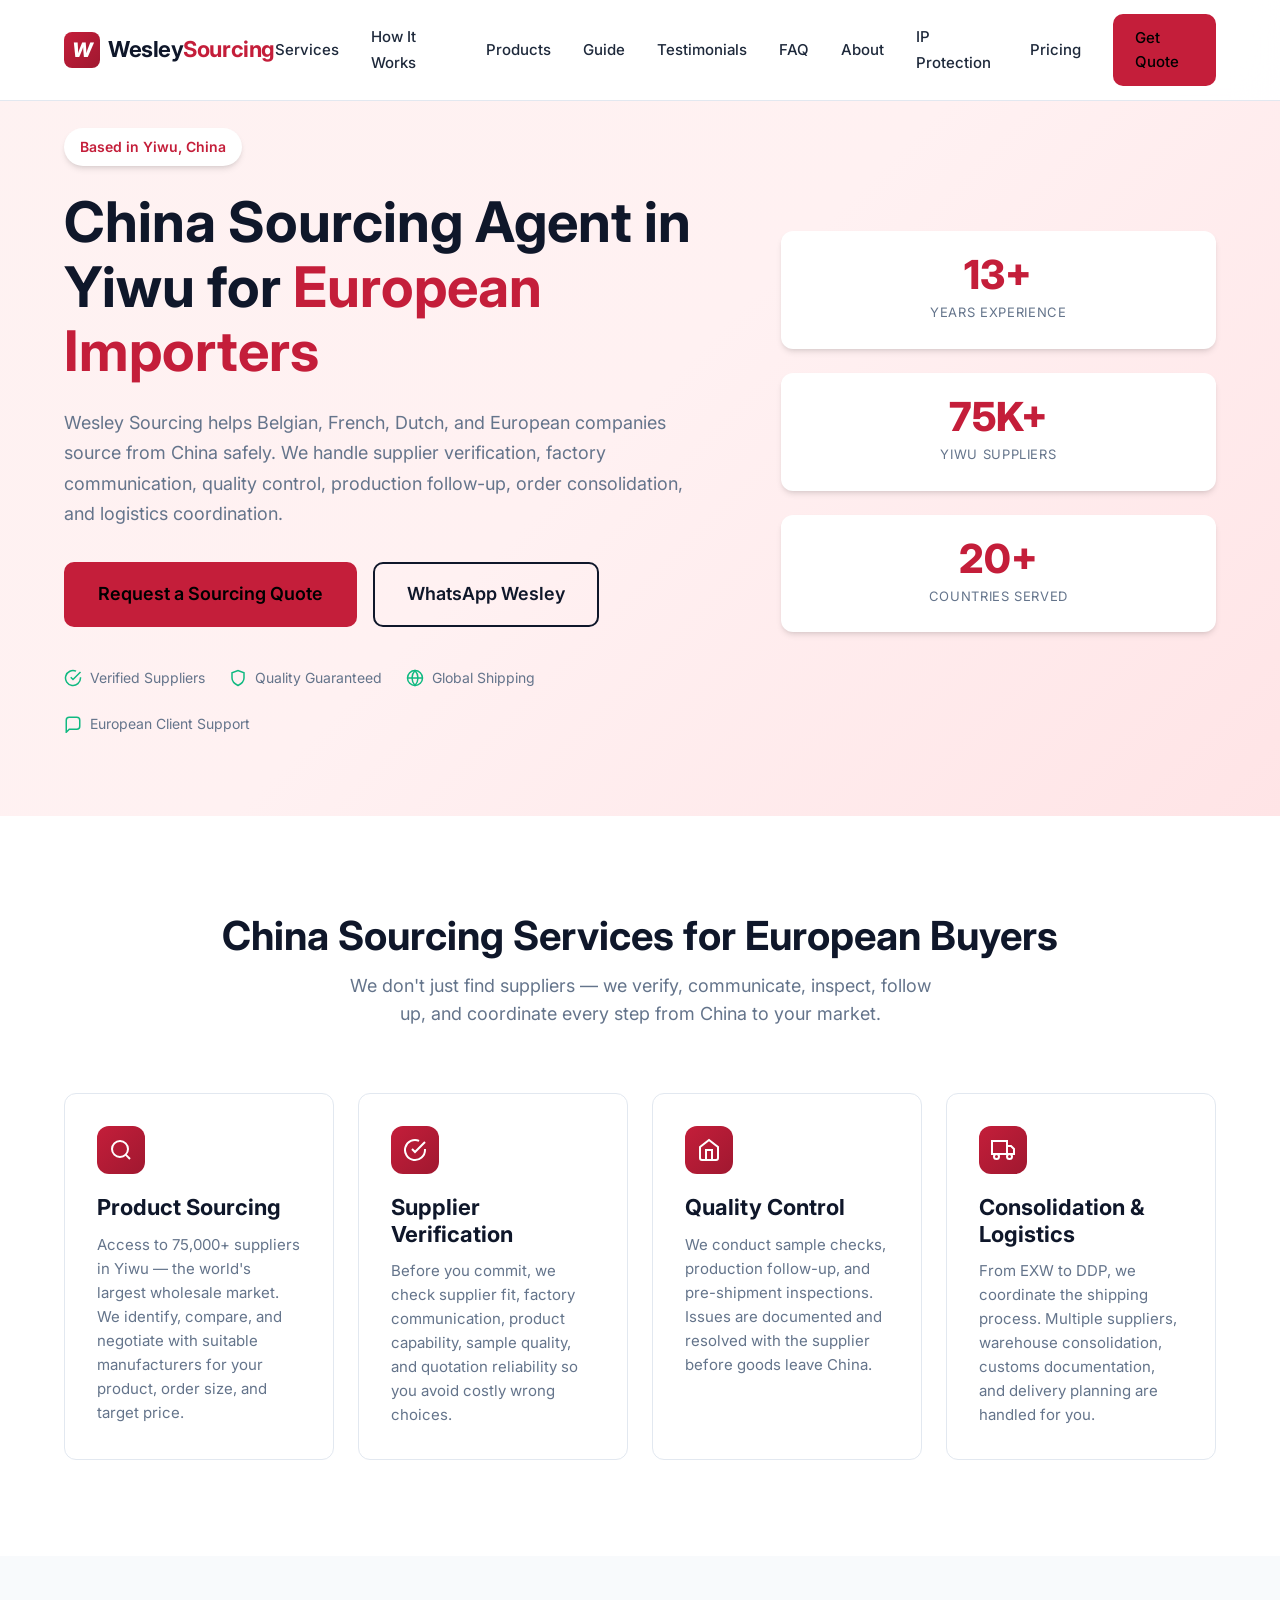
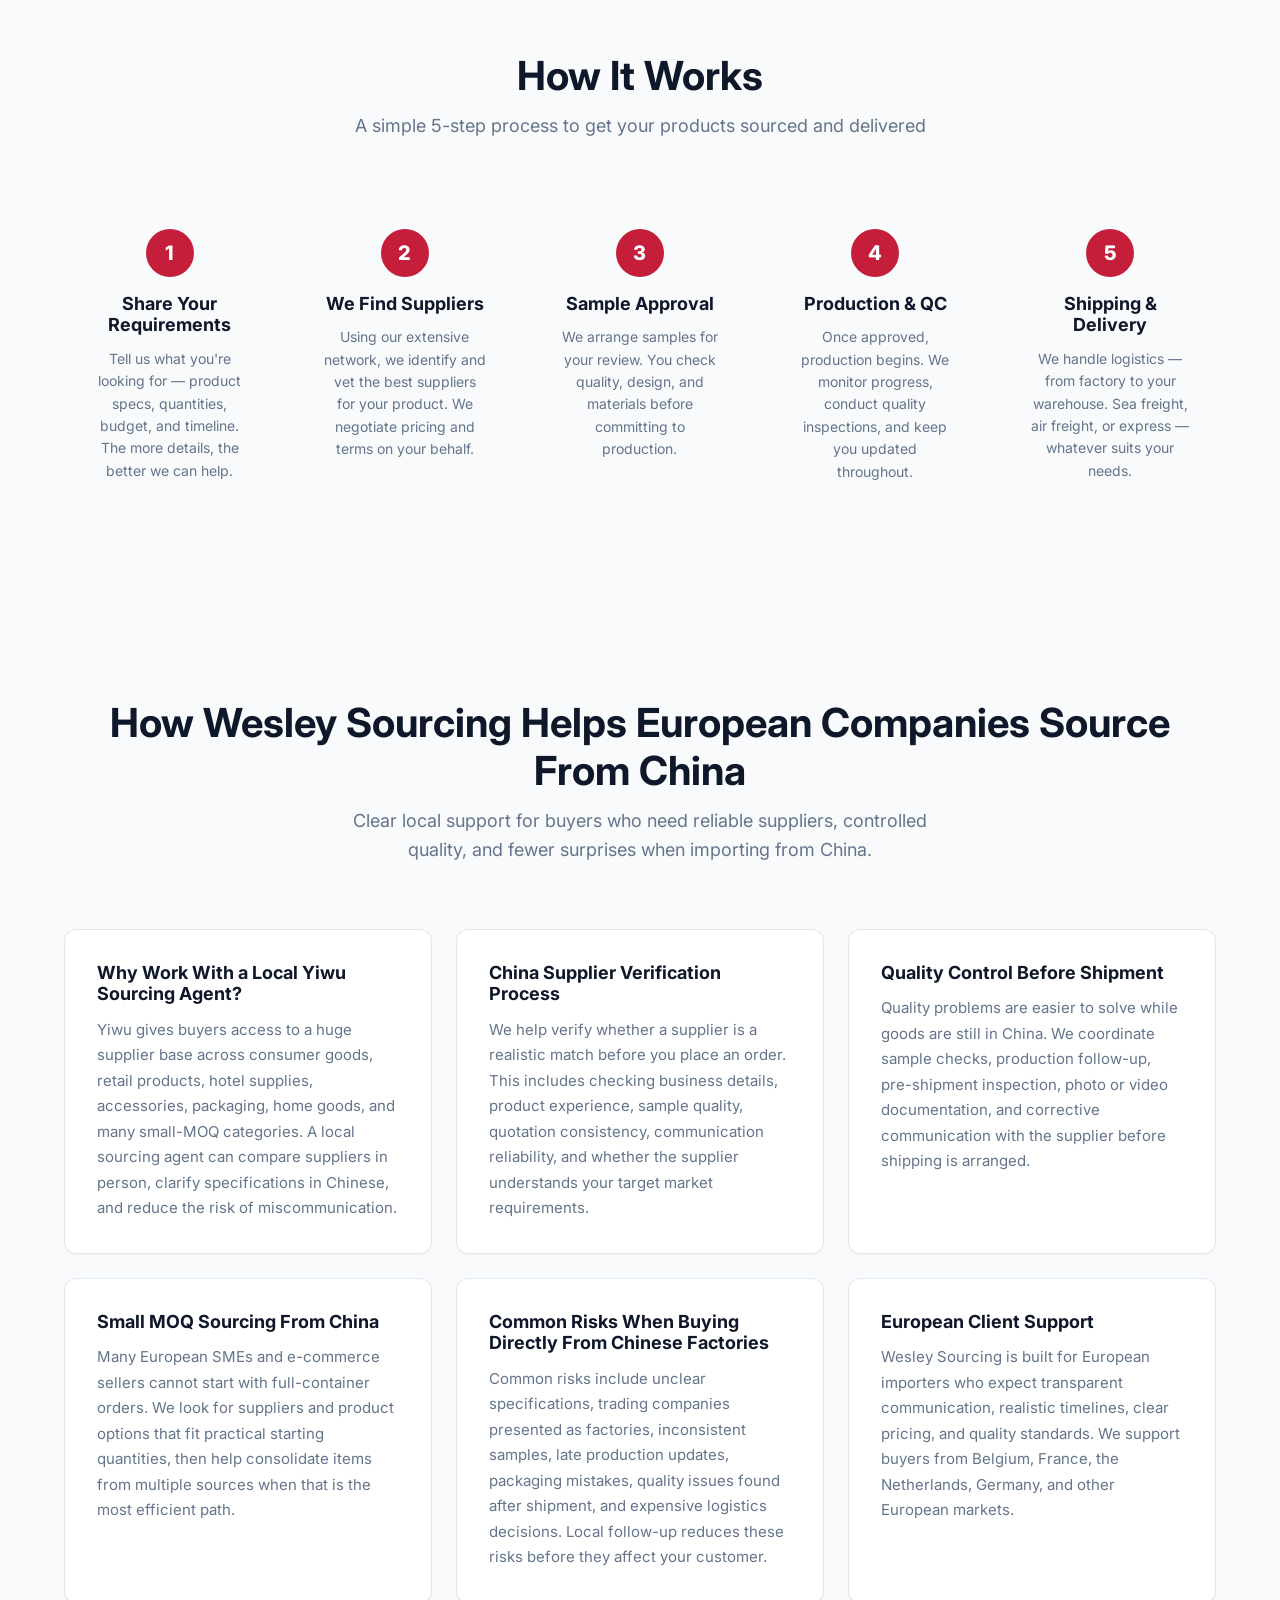
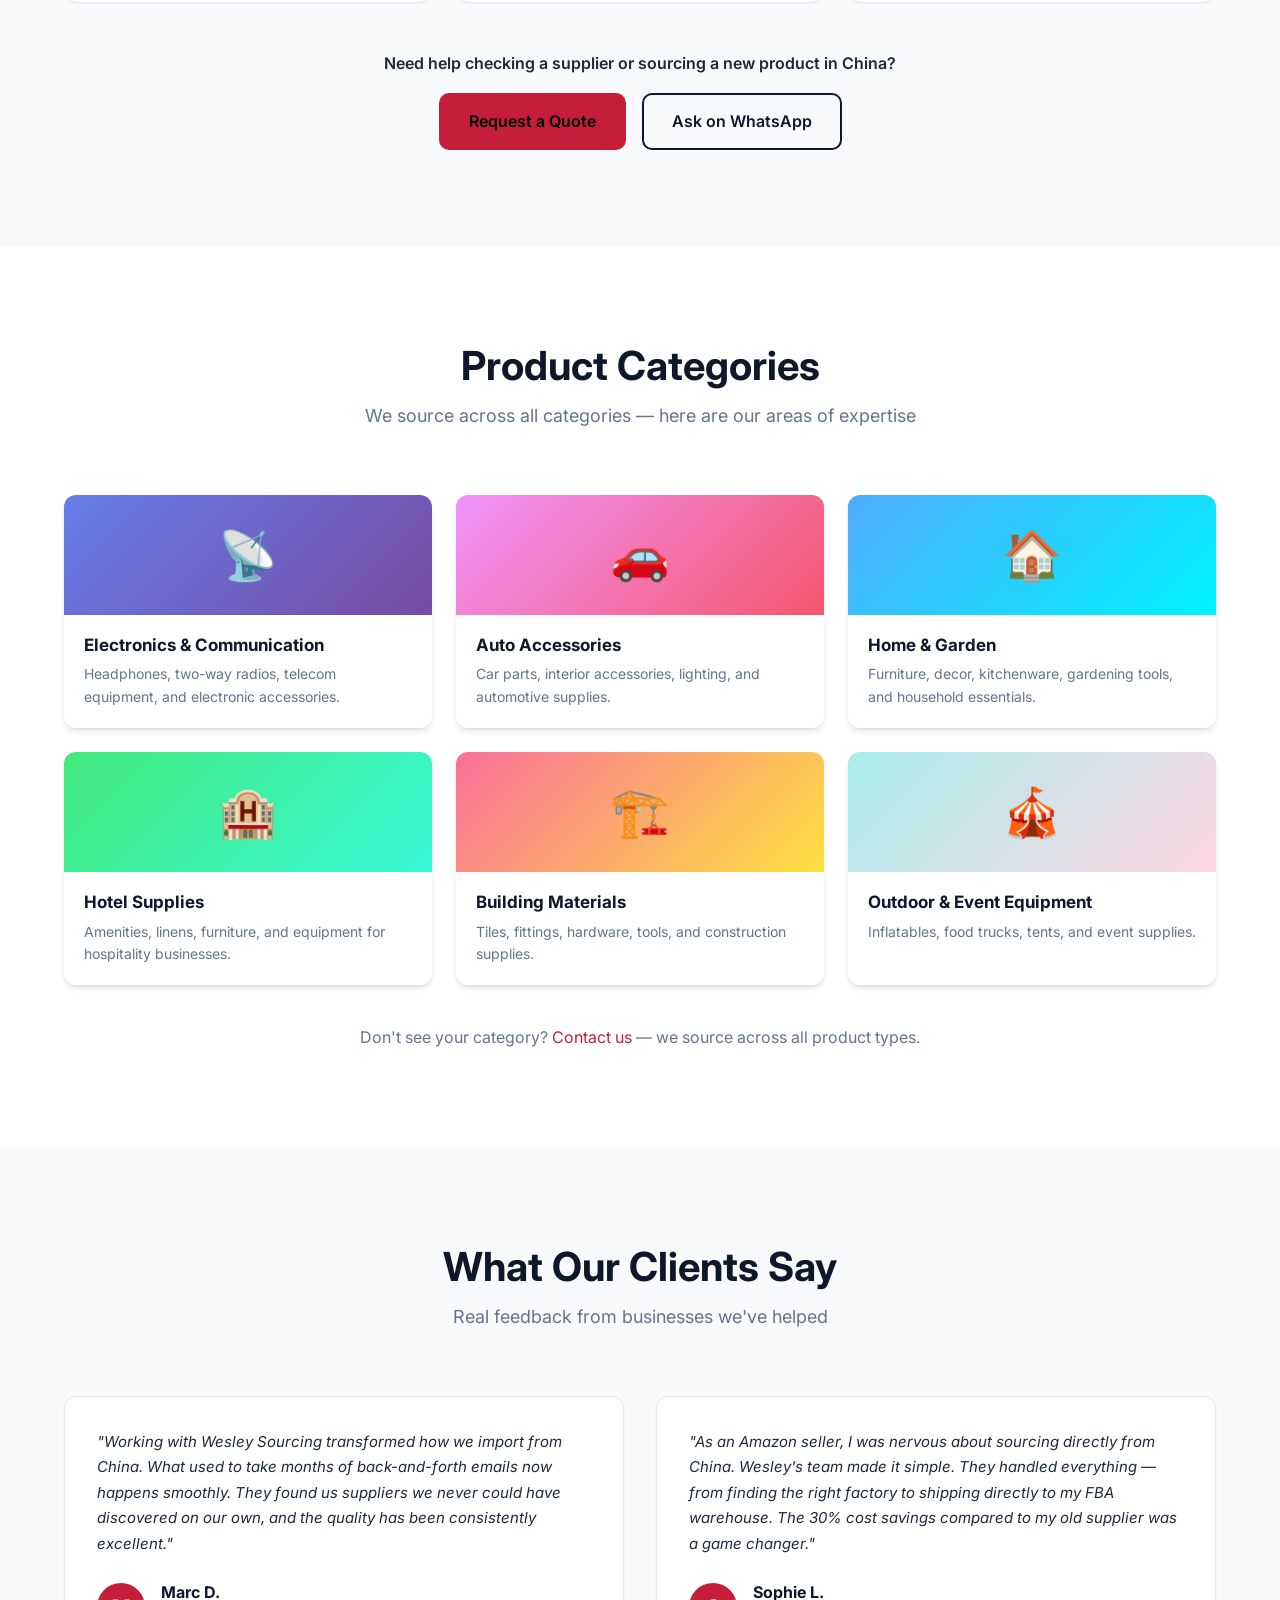
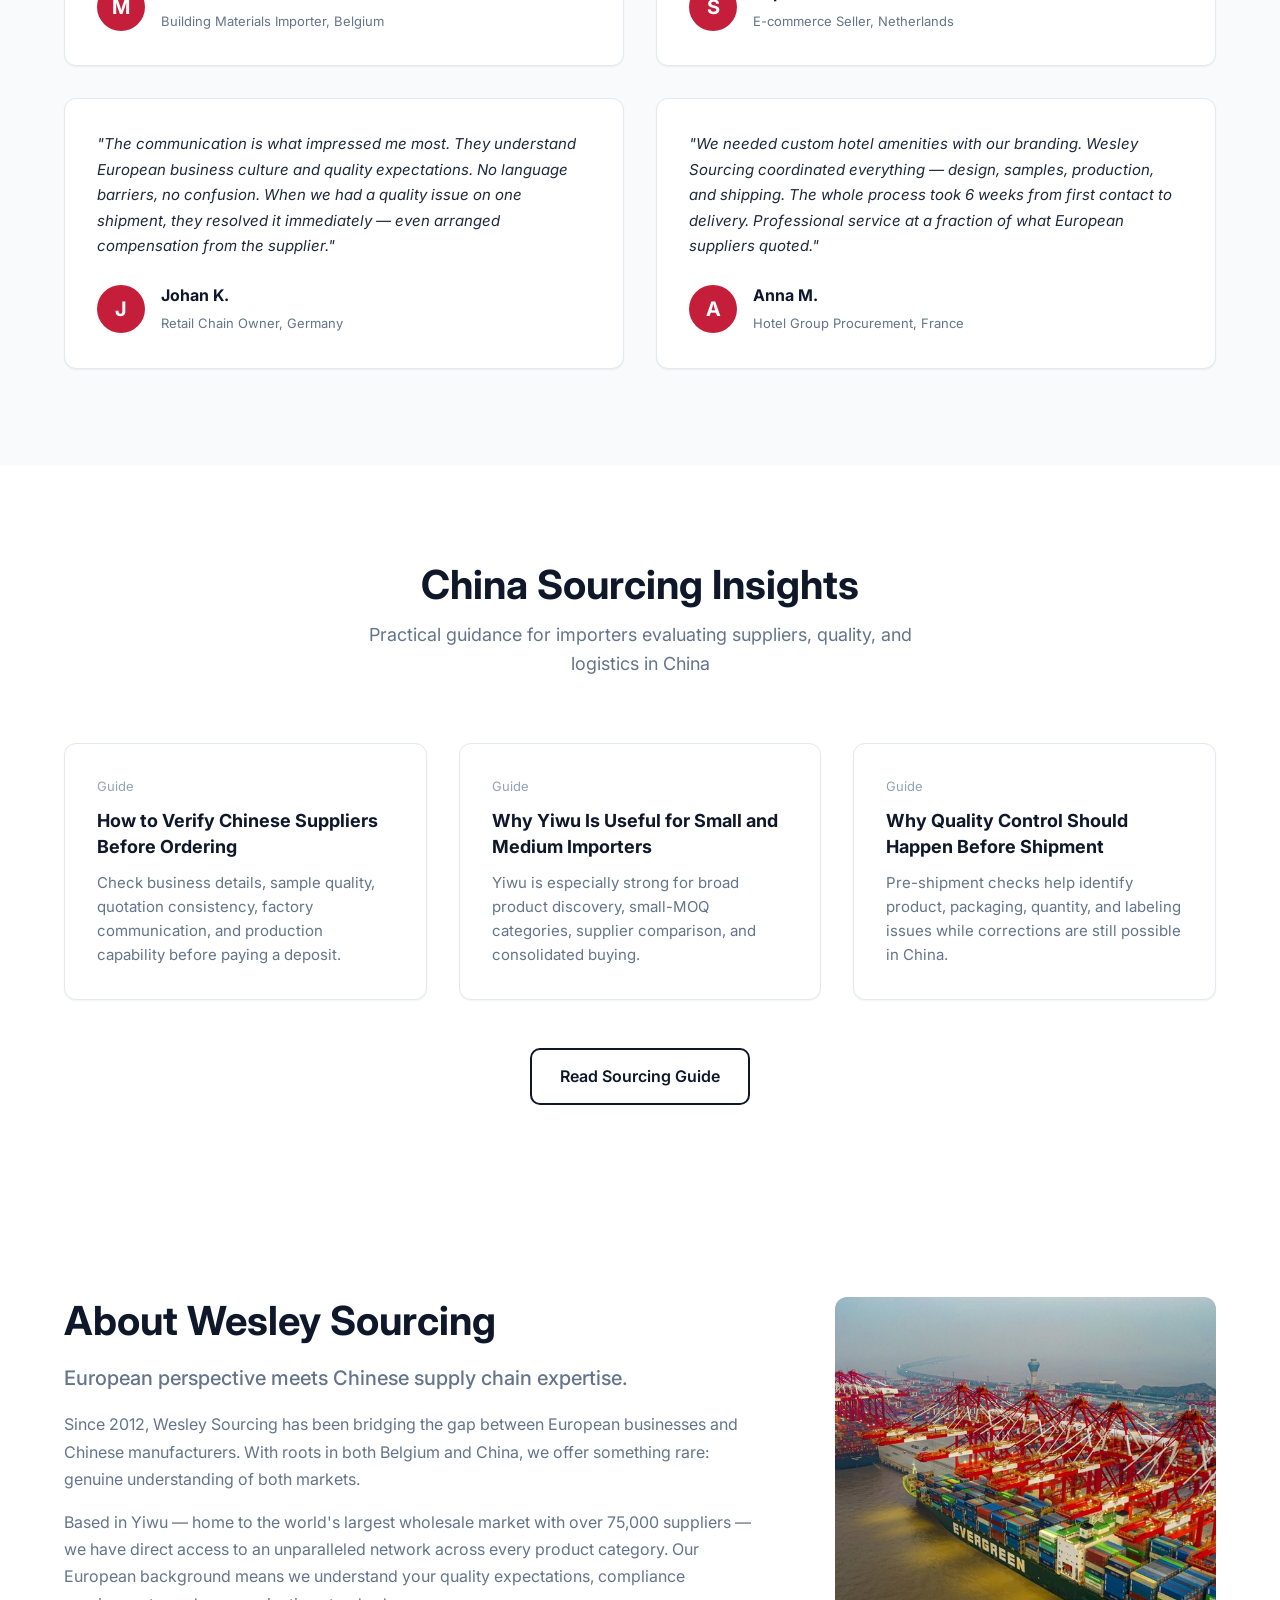
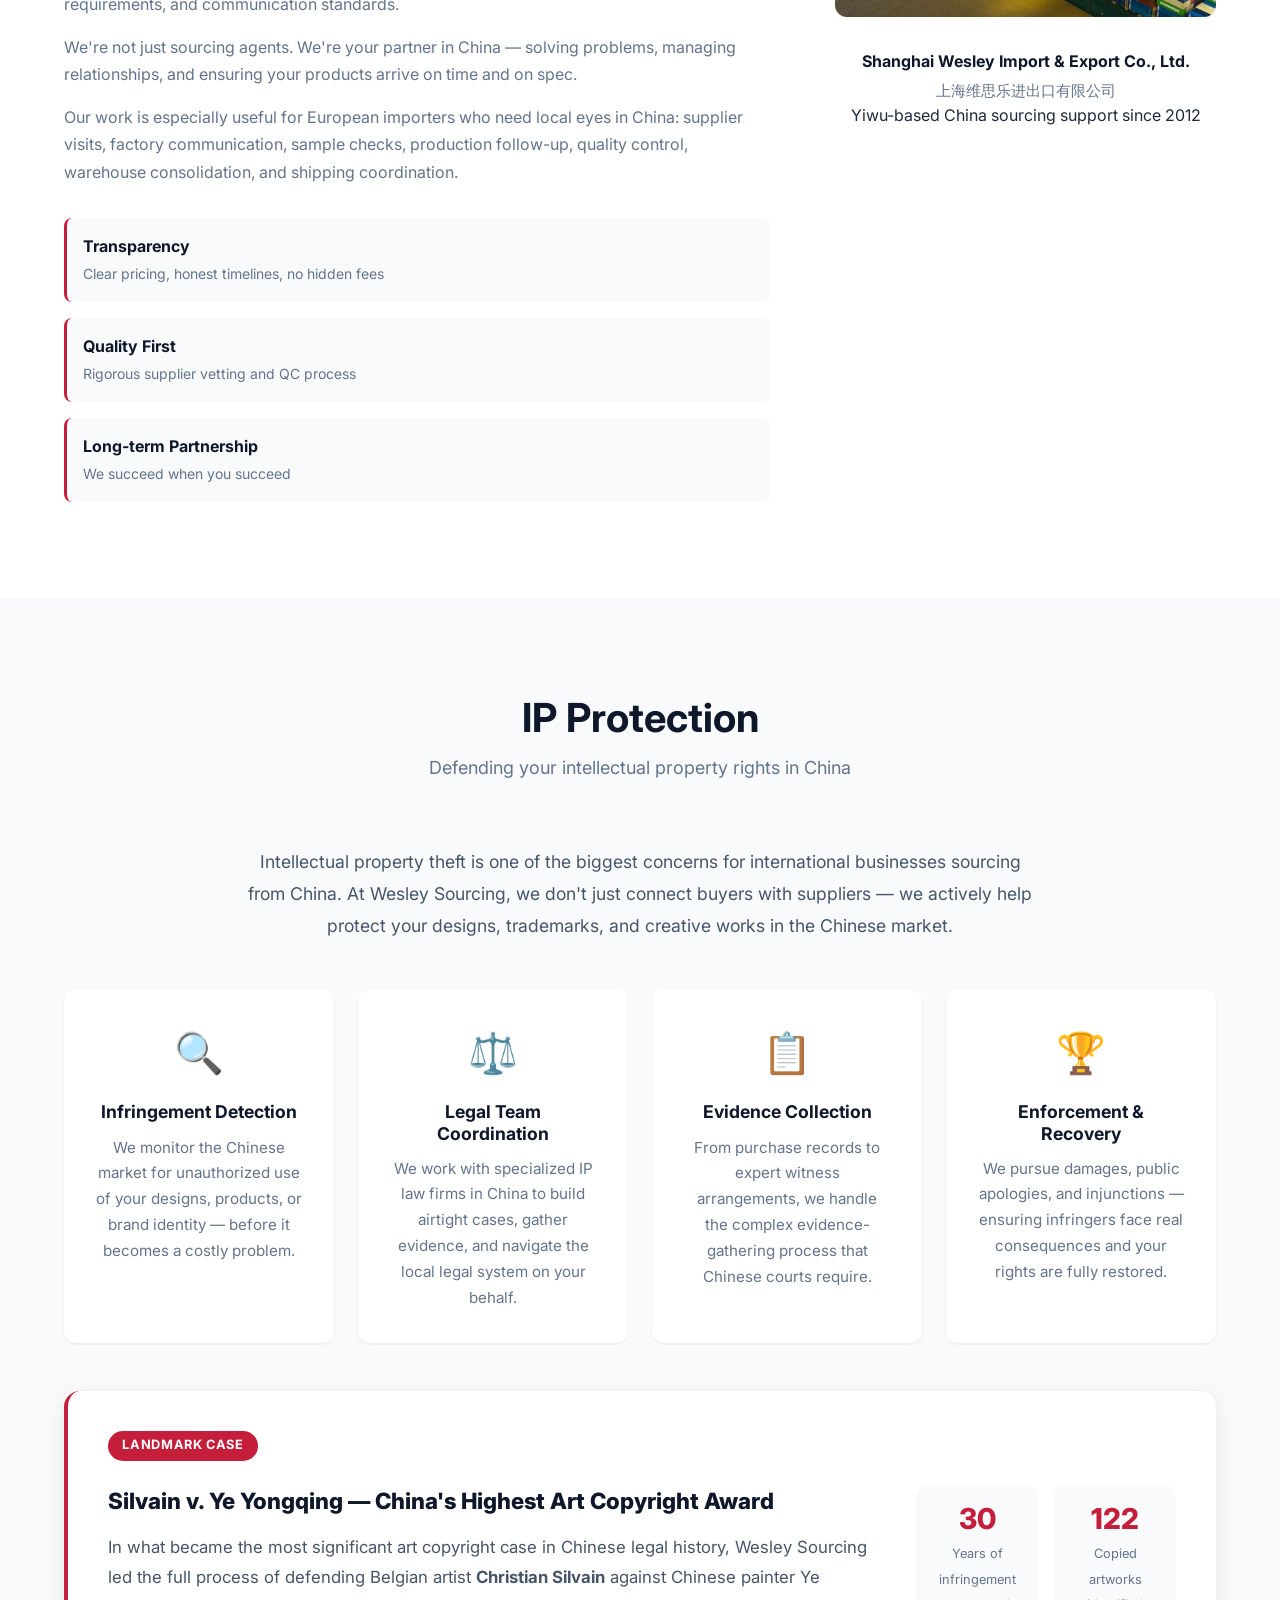
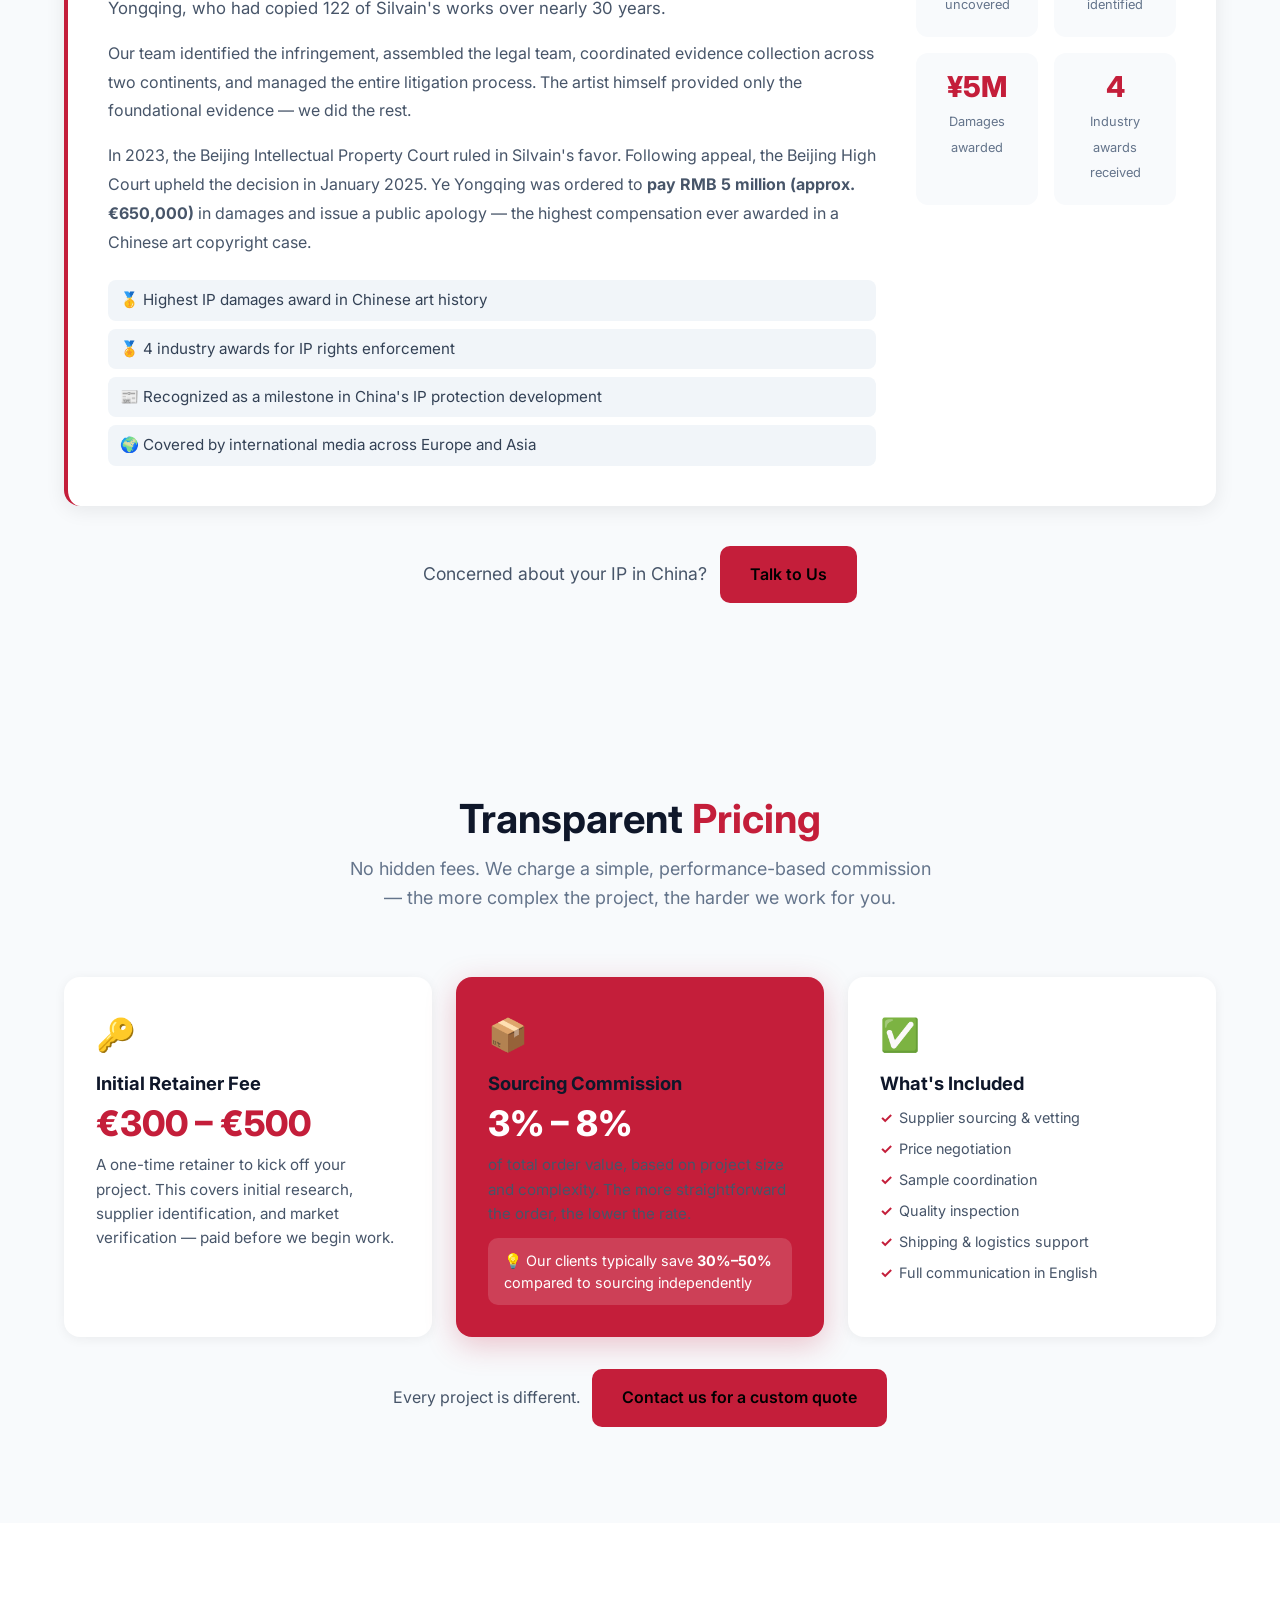
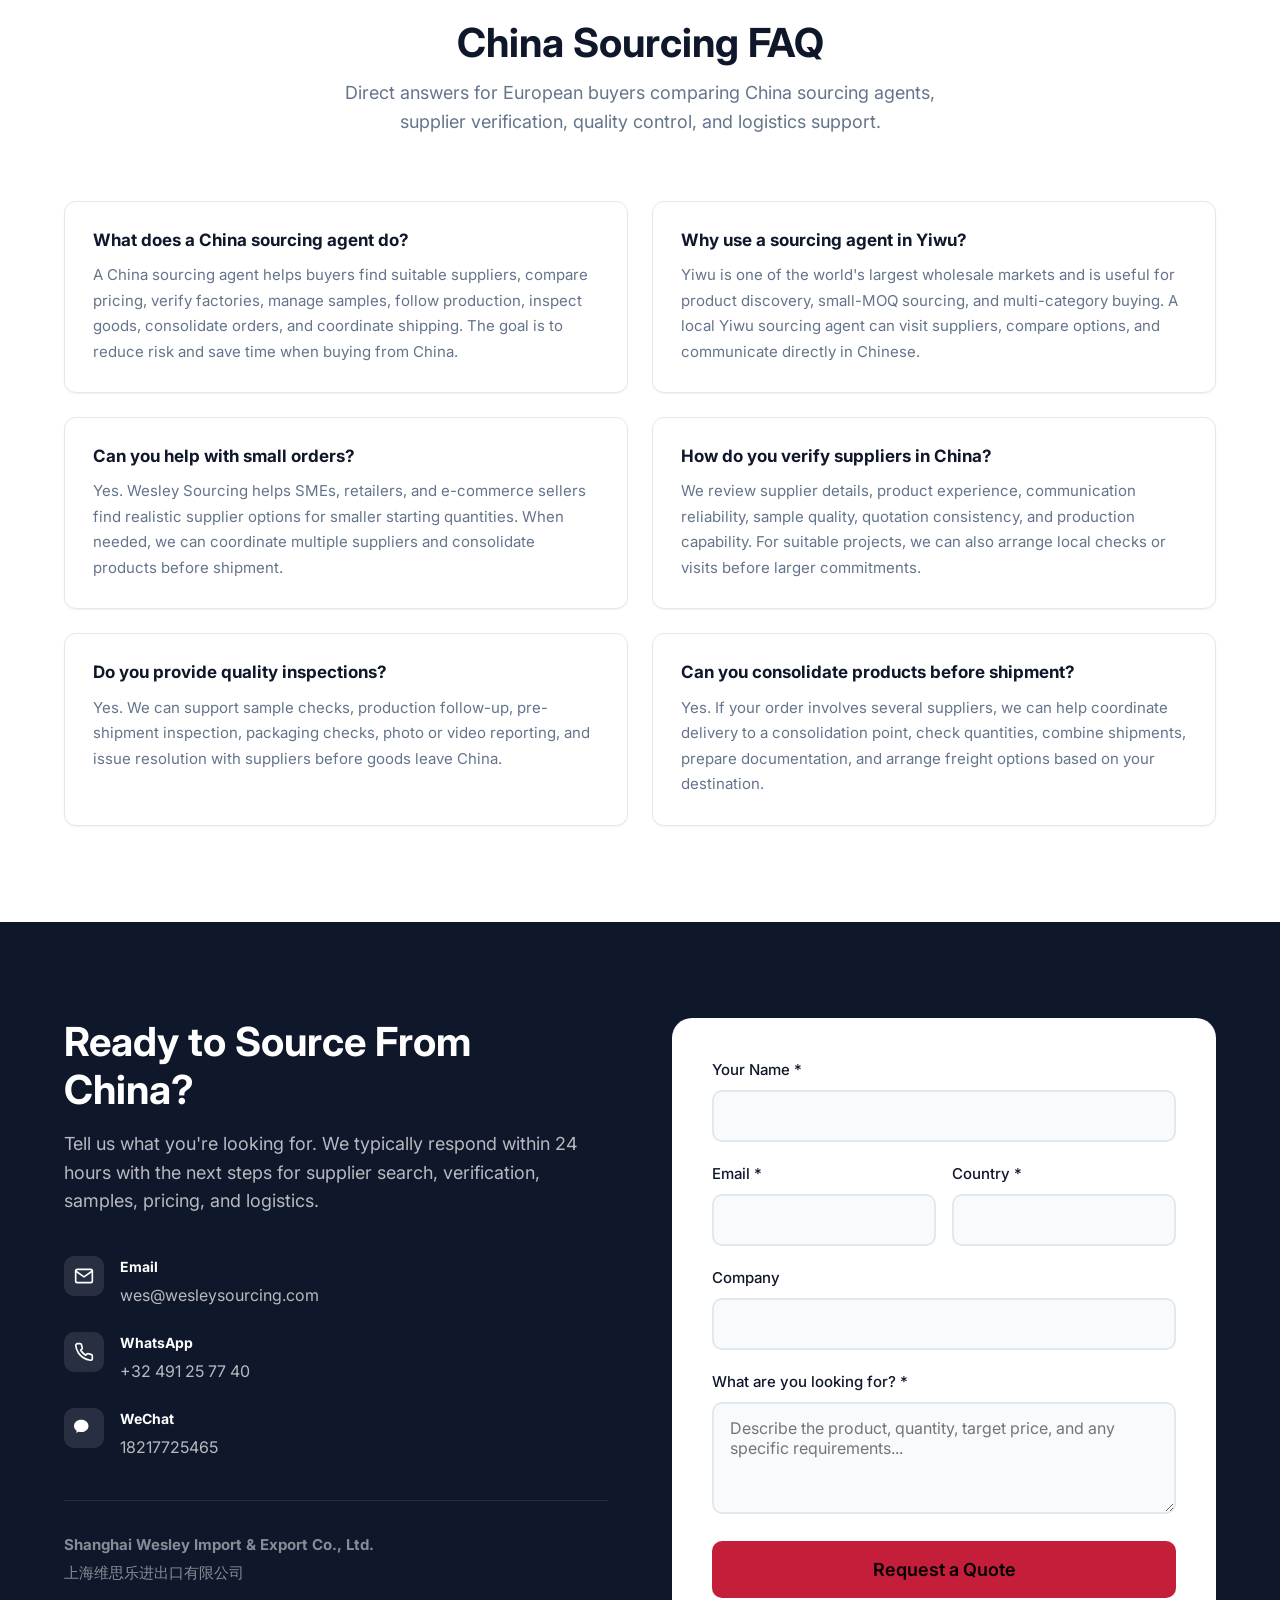
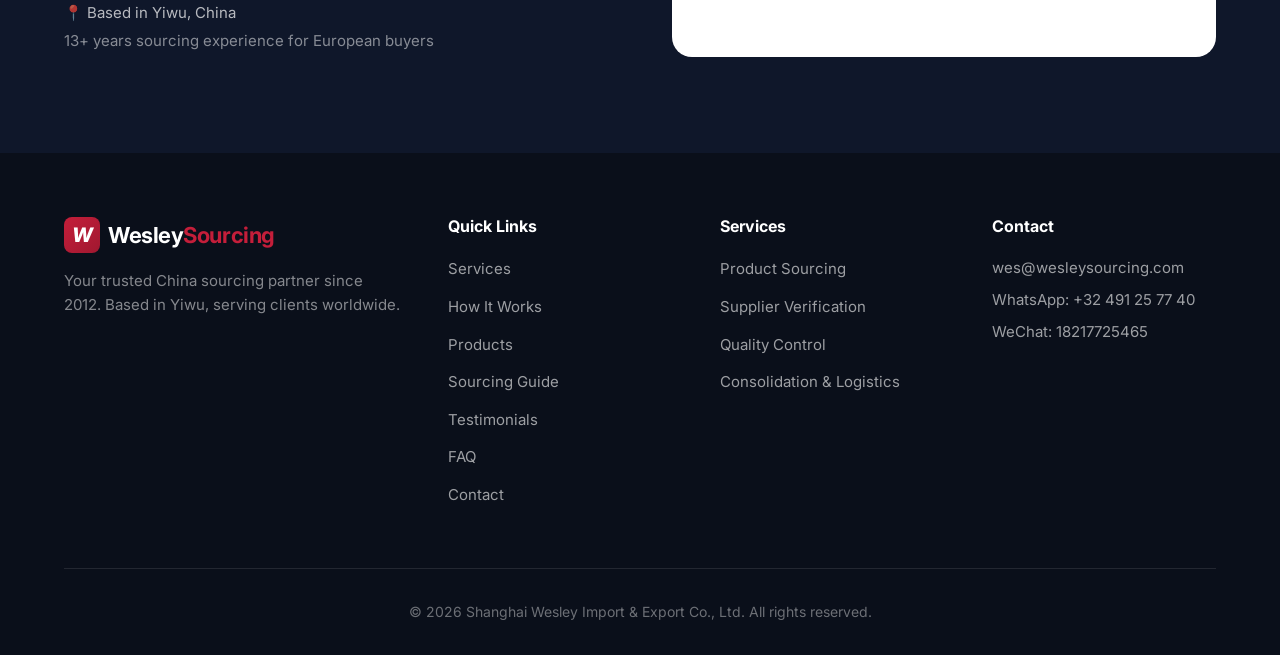
==== commit 2f01ba41: "SEO GEO optimization improvements" ====
--- a/index.html
+++ b/index.html
@@ -3,19 +3,185 @@
 <head>
     <meta charset="UTF-8">
     <meta name="viewport" content="width=device-width, initial-scale=1.0">
-    <title>Wesley Sourcing | Your Trusted China Sourcing Partner in Yiwu</title>
-    <meta name="description" content="Based in Yiwu, China's largest wholesale market. 13+ years connecting European buyers with Chinese manufacturers. Product sourcing, quality control, and logistics.">
-    <meta name="keywords" content="yiwu sourcing agent, china sourcing agent, yiwu wholesale market, import from china, china supplier, sourcing from china">
+    <title>China Sourcing Agent in Yiwu | Wesley Sourcing</title>
+    <meta name="description" content="Wesley Sourcing is a Yiwu-based China sourcing agent helping European companies verify suppliers, source products, inspect quality, consolidate orders, and coordinate logistics.">
+    <meta name="keywords" content="china sourcing agent, yiwu sourcing agent, product sourcing china, china factory sourcing, china supplier verification, china quality inspection, buy from china">
+    <meta name="robots" content="index, follow, max-image-preview:large">
+    <meta name="author" content="Shanghai Wesley Import &amp; Export Co., Ltd.">
     <link rel="canonical" href="https://wesleysourcing.com/">
     <link rel="icon" type="image/png" href="favicon.png">
     
-    <meta property="og:title" content="Wesley Sourcing | Your Trusted China Sourcing Partner">
-    <meta property="og:description" content="13+ years bridging European buyers with Chinese manufacturers. Based in Yiwu.">
+    <meta property="og:title" content="Wesley Sourcing | China Sourcing Agent in Yiwu">
+    <meta property="og:description" content="Local China sourcing support for European importers: supplier verification, factory communication, quality control, consolidation, and logistics from Yiwu.">
     <meta property="og:type" content="website">
+    <meta property="og:url" content="https://wesleysourcing.com/">
+    <meta property="og:site_name" content="Wesley Sourcing">
+    <meta property="og:image" content="https://wesleysourcing.com/wesley-photo.jpg">
+    <meta property="og:locale" content="en_US">
+    <meta name="twitter:card" content="summary_large_image">
+    <meta name="twitter:title" content="Wesley Sourcing | China Sourcing Agent in Yiwu">
+    <meta name="twitter:description" content="Yiwu-based sourcing partner for European buyers importing from China safely and efficiently.">
+    <meta name="twitter:image" content="https://wesleysourcing.com/wesley-photo.jpg">
     
     <link rel="preconnect" href="https://fonts.googleapis.com">
-    <link href="https://fonts.googleapis.com/css2?family=Inter:wght@400;500;600;700;800&display=swap" rel="stylesheet">
+    <link rel="preconnect" href="https://fonts.gstatic.com" crossorigin>
+    <link href="https://fonts.googleapis.com/css2?family=Inter:wght@400;500;600;700;800&amp;display=swap" rel="stylesheet">
     <link rel="stylesheet" href="css/style.css">
+    <script type="application/ld+json">
+    {
+        "@context": "https://schema.org",
+        "@graph": [
+            {
+                "@type": "Organization",
+                "@id": "https://wesleysourcing.com/#organization",
+                "name": "Wesley Sourcing",
+                "legalName": "Shanghai Wesley Import & Export Co., Ltd.",
+                "alternateName": "上海维思乐进出口有限公司",
+                "url": "https://wesleysourcing.com/",
+                "logo": "https://wesleysourcing.com/wesley-logo.png",
+                "image": "https://wesleysourcing.com/wesley-photo.jpg",
+                "email": "wes@wesleysourcing.com",
+                "telephone": "+32491257740",
+                "foundingDate": "2012",
+                "description": "Wesley Sourcing is a China sourcing company based in Yiwu, helping European importers source products, verify suppliers, inspect quality, consolidate orders, and coordinate logistics.",
+                "areaServed": ["Belgium", "France", "Netherlands", "Germany", "Europe"],
+                "knowsAbout": [
+                    "China sourcing",
+                    "Yiwu wholesale market",
+                    "Supplier verification",
+                    "Quality control in China",
+                    "Factory communication",
+                    "Order consolidation",
+                    "China logistics coordination"
+                ],
+                "contactPoint": {
+                    "@type": "ContactPoint",
+                    "contactType": "sales",
+                    "email": "wes@wesleysourcing.com",
+                    "telephone": "+32491257740",
+                    "availableLanguage": ["English", "Dutch", "French"]
+                }
+            },
+            {
+                "@type": "LocalBusiness",
+                "@id": "https://wesleysourcing.com/#localbusiness",
+                "name": "Wesley Sourcing",
+                "legalName": "Shanghai Wesley Import & Export Co., Ltd.",
+                "url": "https://wesleysourcing.com/",
+                "image": "https://wesleysourcing.com/wesley-photo.jpg",
+                "priceRange": "€€",
+                "address": {
+                    "@type": "PostalAddress",
+                    "addressLocality": "Yiwu",
+                    "addressCountry": "CN"
+                },
+                "parentOrganization": {
+                    "@id": "https://wesleysourcing.com/#organization"
+                },
+                "description": "Yiwu-based China sourcing agent serving European importers, SMEs, e-commerce sellers, retailers, and procurement teams."
+            },
+            {
+                "@type": "Service",
+                "@id": "https://wesleysourcing.com/#china-sourcing-service",
+                "name": "China sourcing agent services for European companies",
+                "serviceType": "China sourcing agent",
+                "provider": {
+                    "@id": "https://wesleysourcing.com/#organization"
+                },
+                "areaServed": ["Belgium", "France", "Netherlands", "Germany", "Europe"],
+                "audience": {
+                    "@type": "BusinessAudience",
+                    "audienceType": "European importers, SMEs, procurement teams, e-commerce sellers, and retail buyers"
+                },
+                "hasOfferCatalog": {
+                    "@type": "OfferCatalog",
+                    "name": "China sourcing services",
+                    "itemListElement": [
+                        {"@type": "Offer", "itemOffered": {"@type": "Service", "name": "Product sourcing in China"}},
+                        {"@type": "Offer", "itemOffered": {"@type": "Service", "name": "Supplier verification"}},
+                        {"@type": "Offer", "itemOffered": {"@type": "Service", "name": "Factory communication"}},
+                        {"@type": "Offer", "itemOffered": {"@type": "Service", "name": "Quality control before shipment"}},
+                        {"@type": "Offer", "itemOffered": {"@type": "Service", "name": "Order consolidation and logistics coordination"}}
+                    ]
+                }
+            },
+            {
+                "@type": "Person",
+                "@id": "https://wesleysourcing.com/#wesley",
+                "name": "Wesley Neckebroeck",
+                "worksFor": {
+                    "@id": "https://wesleysourcing.com/#organization"
+                },
+                "jobTitle": "China sourcing specialist",
+                "knowsAbout": ["China sourcing", "Yiwu suppliers", "European import requirements", "Quality control"]
+            },
+            {
+                "@type": "FAQPage",
+                "@id": "https://wesleysourcing.com/#faq",
+                "mainEntity": [
+                    {
+                        "@type": "Question",
+                        "name": "What does a China sourcing agent do?",
+                        "acceptedAnswer": {
+                            "@type": "Answer",
+                            "text": "A China sourcing agent helps buyers find suitable suppliers, compare prices, verify factories, manage samples, follow production, inspect quality, consolidate goods, and coordinate shipping."
+                        }
+                    },
+                    {
+                        "@type": "Question",
+                        "name": "Why use a sourcing agent in Yiwu?",
+                        "acceptedAnswer": {
+                            "@type": "Answer",
+                            "text": "Yiwu is one of the world's largest wholesale markets, with tens of thousands of suppliers. A local Yiwu sourcing agent can visit suppliers, compare product options, communicate in Chinese, and reduce buying risks for international importers."
+                        }
+                    },
+                    {
+                        "@type": "Question",
+                        "name": "Can Wesley Sourcing help with small orders or low MOQ sourcing?",
+                        "acceptedAnswer": {
+                            "@type": "Answer",
+                            "text": "Yes. Wesley Sourcing supports small and medium-sized European companies by finding suppliers that fit realistic order quantities, arranging samples, and consolidating multiple products when needed."
+                        }
+                    },
+                    {
+                        "@type": "Question",
+                        "name": "How are suppliers verified in China?",
+                        "acceptedAnswer": {
+                            "@type": "Answer",
+                            "text": "Supplier verification can include checking business licenses, confirming factory or trading company status, reviewing product experience, comparing quotations, visiting suppliers when appropriate, and validating samples before production."
+                        }
+                    },
+                    {
+                        "@type": "Question",
+                        "name": "Does Wesley Sourcing provide quality inspections?",
+                        "acceptedAnswer": {
+                            "@type": "Answer",
+                            "text": "Yes. The team can check samples, monitor production, inspect finished goods before shipment, document issues, and coordinate corrections with the supplier."
+                        }
+                    },
+                    {
+                        "@type": "Question",
+                        "name": "Can products from different Chinese suppliers be consolidated before shipment?",
+                        "acceptedAnswer": {
+                            "@type": "Answer",
+                            "text": "Yes. Wesley Sourcing can coordinate goods from multiple suppliers, consolidate orders, prepare shipping documentation, and arrange logistics based on the buyer's destination and timeline."
+                        }
+                    }
+                ]
+            },
+            {
+                "@type": "WebSite",
+                "@id": "https://wesleysourcing.com/#website",
+                "url": "https://wesleysourcing.com/",
+                "name": "Wesley Sourcing",
+                "publisher": {
+                    "@id": "https://wesleysourcing.com/#organization"
+                },
+                "inLanguage": "en"
+            }
+        ]
+    }
+    </script>
 </head>
 <body>
     <!-- Navigation -->
@@ -29,8 +195,9 @@
                 <li><a href="#services">Services</a></li>
                 <li><a href="#how-it-works">How It Works</a></li>
                 <li><a href="#products">Products</a></li>
+                <li><a href="#china-sourcing-guide">Guide</a></li>
                 <li><a href="#testimonials">Testimonials</a></li>
-                <li><a href="#news">News</a></li>
+                <li><a href="#faq">FAQ</a></li>
                 <li><a href="#about">About</a></li><li><a href="#ip-protection">IP Protection</a></li><li><a href="#pricing">Pricing</a></li>
                 <li><a href="#contact" class="btn btn-primary btn-nav">Get Quote</a></li>
             </ul>
@@ -48,11 +215,11 @@
             <div class="hero-grid">
                 <div class="hero-content">
                     <div class="hero-badge">Based in Yiwu, China</div>
-                    <h1>We Make Sourcing from China <span class="highlight">Simple & Reliable</span></h1>
-                    <p class="hero-subtitle">Finding trustworthy suppliers and ensuring quality production can be challenging. We handle the entire process — from sourcing to delivery — so you can focus on growing your business.</p>
+                    <h1>China Sourcing Agent in Yiwu for <span class="highlight">European Importers</span></h1>
+                    <p class="hero-subtitle">Wesley Sourcing helps Belgian, French, Dutch, and European companies source from China safely. We handle supplier verification, factory communication, quality control, production follow-up, order consolidation, and logistics coordination.</p>
                     <div class="hero-cta">
-                        <a href="#contact" class="btn btn-primary btn-large">Start Sourcing</a>
-                        <a href="#how-it-works" class="btn btn-outline btn-large">How It Works</a>
+                        <a href="#contact" class="btn btn-primary btn-large">Request a Sourcing Quote</a>
+                        <a href="https://wa.me/32491257740" class="btn btn-outline btn-large">WhatsApp Wesley</a>
                     </div>
                     <div class="hero-trust">
                         <div class="trust-item">
@@ -67,6 +234,10 @@
                             <svg viewBox="0 0 24 24" fill="none" stroke="currentColor" stroke-width="2"><circle cx="12" cy="12" r="10"/><path d="M2 12h20M12 2a15.3 15.3 0 0 1 4 10 15.3 15.3 0 0 1-4 10 15.3 15.3 0 0 1-4-10 15.3 15.3 0 0 1 4-10z"/></svg>
                             <span>Global Shipping</span>
                         </div>
+                        <div class="trust-item">
+                            <svg viewBox="0 0 24 24" fill="none" stroke="currentColor" stroke-width="2"><path d="M21 15a4 4 0 0 1-4 4H7l-4 4V7a4 4 0 0 1 4-4h10a4 4 0 0 1 4 4z"/></svg>
+                            <span>European Client Support</span>
+                        </div>
                     </div>
                 </div>
                 <div class="hero-stats">
@@ -91,8 +262,8 @@
     <section id="services" class="services">
         <div class="container">
             <div class="section-header">
-                <h2>What Sets Us Apart</h2>
-                <p>We don't just find suppliers — we find the right suppliers and ensure quality every step of the way.</p>
+                <h2>China Sourcing Services for European Buyers</h2>
+                <p>We don't just find suppliers — we verify, communicate, inspect, follow up, and coordinate every step from China to your market.</p>
             </div>
             
             <div class="services-grid">
@@ -103,7 +274,7 @@
                         </svg>
                     </div>
                     <h3>Product Sourcing</h3>
-                    <p>Access to 75,000+ suppliers in Yiwu — the world's largest wholesale market. We identify, compare, and negotiate with the best manufacturers for your specific needs.</p>
+                    <p>Access to 75,000+ suppliers in Yiwu — the world's largest wholesale market. We identify, compare, and negotiate with suitable manufacturers for your product, order size, and target price.</p>
                 </div>
                 
                 <div class="service-card">
@@ -112,8 +283,8 @@
                             <path d="M22 11.08V12a10 10 0 1 1-5.93-9.14"/><polyline points="22 4 12 14.01 9 11.01"/>
                         </svg>
                     </div>
-                    <h3>Quality Control</h3>
-                    <p>We conduct thorough inspections before shipment. From sample verification to final QC checks, we ensure your products meet your standards — no surprises.</p>
+                    <h3>Supplier Verification</h3>
+                    <p>Before you commit, we check supplier fit, factory communication, product capability, sample quality, and quotation reliability so you avoid costly wrong choices.</p>
                 </div>
                 
                 <div class="service-card">
@@ -122,8 +293,8 @@
                             <path d="M3 9l9-7 9 7v11a2 2 0 0 1-2 2H5a2 2 0 0 1-2-2z"/><polyline points="9 22 9 12 15 12 15 22"/>
                         </svg>
                     </div>
-                    <h3>Supplier Management</h3>
-                    <p>We build and maintain relationships with your suppliers. Production follow-ups, timeline management, and issue resolution — all handled for you.</p>
+                    <h3>Quality Control</h3>
+                    <p>We conduct sample checks, production follow-up, and pre-shipment inspections. Issues are documented and resolved with the supplier before goods leave China.</p>
                 </div>
                 
                 <div class="service-card">
@@ -132,8 +303,8 @@
                             <rect x="1" y="3" width="15" height="13"/><polygon points="16 8 20 8 23 11 23 16 16 16 16 8"/><circle cx="5.5" cy="18.5" r="2.5"/><circle cx="18.5" cy="18.5" r="2.5"/>
                         </svg>
                     </div>
-                    <h3>Logistics & Shipping</h3>
-                    <p>From EXW to DDP, we manage the entire shipping process. Order consolidation, customs documentation, and delivery to your doorstep — worldwide.</p>
+                    <h3>Consolidation & Logistics</h3>
+                    <p>From EXW to DDP, we coordinate the shipping process. Multiple suppliers, warehouse consolidation, customs documentation, and delivery planning are handled for you.</p>
                 </div>
             </div>
         </div>
@@ -181,6 +352,54 @@
         </div>
     </section>
 
+    <!-- China Sourcing Guide Section -->
+    <section id="china-sourcing-guide" class="seo-guide">
+        <div class="container">
+            <div class="section-header">
+                <h2>How Wesley Sourcing Helps European Companies Source From China</h2>
+                <p>Clear local support for buyers who need reliable suppliers, controlled quality, and fewer surprises when importing from China.</p>
+            </div>
+
+            <div class="guide-grid">
+                <article class="guide-card" id="yiwu-sourcing-agent">
+                    <h3>Why Work With a Local Yiwu Sourcing Agent?</h3>
+                    <p>Yiwu gives buyers access to a huge supplier base across consumer goods, retail products, hotel supplies, accessories, packaging, home goods, and many small-MOQ categories. A local sourcing agent can compare suppliers in person, clarify specifications in Chinese, and reduce the risk of miscommunication.</p>
+                </article>
+
+                <article class="guide-card" id="supplier-verification">
+                    <h3>China Supplier Verification Process</h3>
+                    <p>We help verify whether a supplier is a realistic match before you place an order. This includes checking business details, product experience, sample quality, quotation consistency, communication reliability, and whether the supplier understands your target market requirements.</p>
+                </article>
+
+                <article class="guide-card" id="quality-control">
+                    <h3>Quality Control Before Shipment</h3>
+                    <p>Quality problems are easier to solve while goods are still in China. We coordinate sample checks, production follow-up, pre-shipment inspection, photo or video documentation, and corrective communication with the supplier before shipping is arranged.</p>
+                </article>
+
+                <article class="guide-card" id="small-moq-sourcing">
+                    <h3>Small MOQ Sourcing From China</h3>
+                    <p>Many European SMEs and e-commerce sellers cannot start with full-container orders. We look for suppliers and product options that fit practical starting quantities, then help consolidate items from multiple sources when that is the most efficient path.</p>
+                </article>
+
+                <article class="guide-card" id="common-risks">
+                    <h3>Common Risks When Buying Directly From Chinese Factories</h3>
+                    <p>Common risks include unclear specifications, trading companies presented as factories, inconsistent samples, late production updates, packaging mistakes, quality issues found after shipment, and expensive logistics decisions. Local follow-up reduces these risks before they affect your customer.</p>
+                </article>
+
+                <article class="guide-card" id="european-import-support">
+                    <h3>European Client Support</h3>
+                    <p>Wesley Sourcing is built for European importers who expect transparent communication, realistic timelines, clear pricing, and quality standards. We support buyers from Belgium, France, the Netherlands, Germany, and other European markets.</p>
+                </article>
+            </div>
+
+            <div class="guide-cta">
+                <p>Need help checking a supplier or sourcing a new product in China?</p>
+                <a href="#contact" class="btn btn-primary">Request a Quote</a>
+                <a href="https://wa.me/32491257740" class="btn btn-outline">Ask on WhatsApp</a>
+            </div>
+        </div>
+    </section>
+
     <!-- Products Section -->
     <section id="products" class="products">
         <div class="container">
@@ -319,34 +538,34 @@
         </div>
     </section>
 
-    <!-- News Section -->
+    <!-- Sourcing Insights Section -->
     <section id="news" class="news-preview">
         <div class="container">
             <div class="section-header">
-                <h2>Industry News</h2>
-                <p>Stay updated on China sourcing and trade</p>
+                <h2>China Sourcing Insights</h2>
+                <p>Practical guidance for importers evaluating suppliers, quality, and logistics in China</p>
             </div>
             
             <div class="news-grid">
                 <div class="news-card">
-                    <div class="news-date">Mar 25, 2026</div>
-                    <h3><a href="#">China-EU Trade: What Importers Need to Know in 2026</a></h3>
-                    <p>Latest updates on tariffs, regulations, and opportunities for European buyers sourcing from China.</p>
+                    <div class="news-date">Guide</div>
+                    <h3><a href="#supplier-verification">How to Verify Chinese Suppliers Before Ordering</a></h3>
+                    <p>Check business details, sample quality, quotation consistency, factory communication, and production capability before paying a deposit.</p>
                 </div>
                 <div class="news-card">
-                    <div class="news-date">Mar 24, 2026</div>
-                    <h3><a href="#">Yiwu Market Report: Spring 2026 Trends</a></h3>
-                    <p>What's hot in the world's largest wholesale market this season.</p>
+                    <div class="news-date">Guide</div>
+                    <h3><a href="#yiwu-sourcing-agent">Why Yiwu Is Useful for Small and Medium Importers</a></h3>
+                    <p>Yiwu is especially strong for broad product discovery, small-MOQ categories, supplier comparison, and consolidated buying.</p>
                 </div>
                 <div class="news-card">
-                    <div class="news-date">Mar 23, 2026</div>
-                    <h3><a href="#">How to Verify Chinese Suppliers: A Practical Guide</a></h3>
-                    <p>Essential steps for due diligence before placing your first order.</p>
+                    <div class="news-date">Guide</div>
+                    <h3><a href="#quality-control">Why Quality Control Should Happen Before Shipment</a></h3>
+                    <p>Pre-shipment checks help identify product, packaging, quantity, and labeling issues while corrections are still possible in China.</p>
                 </div>
             </div>
             
             <div class="news-cta">
-                <a href="news.html" class="btn btn-outline">View All News →</a>
+                <a href="#china-sourcing-guide" class="btn btn-outline">Read Sourcing Guide</a>
             </div>
         </div>
     </section>
@@ -364,6 +583,8 @@
                     <p>Based in Yiwu — home to the world's largest wholesale market with over 75,000 suppliers — we have direct access to an unparalleled network across every product category. Our European background means we understand your quality expectations, compliance requirements, and communication standards.</p>
                     
                     <p>We're not just sourcing agents. We're your partner in China — solving problems, managing relationships, and ensuring your products arrive on time and on spec.</p>
+
+                    <p>Our work is especially useful for European importers who need local eyes in China: supplier visits, factory communication, sample checks, production follow-up, quality control, warehouse consolidation, and shipping coordination.</p>
                     
                     <div class="about-values">
                         <div class="value-item">
@@ -381,10 +602,11 @@
                     </div>
                 </div>
                 <div class="about-image">
-                    <img src="wesley-photo.jpg" alt="Wesley Neckebroeck" style="width:100%;height:320px;object-fit:cover;object-position:center top;border-radius:12px;" />
+                    <img src="wesley-photo.jpg" alt="Wesley Neckebroeck of Wesley Sourcing, a Yiwu-based China sourcing agent for European importers" width="640" height="427" loading="lazy" decoding="async" style="width:100%;height:320px;object-fit:cover;object-position:center top;border-radius:12px;" />
                     <div class="about-company">
                         <p><strong>Shanghai Wesley Import & Export Co., Ltd.</strong></p>
                         <p class="chinese-name">上海维思乐进出口有限公司</p>
+                        <p>Yiwu-based China sourcing support since 2012</p>
                     </div>
                 </div>
             </div>
@@ -477,13 +699,55 @@
         </div>
     </section>
 
+    <!-- FAQ Section -->
+    <section id="faq" class="faq">
+        <div class="container">
+            <div class="section-header">
+                <h2>China Sourcing FAQ</h2>
+                <p>Direct answers for European buyers comparing China sourcing agents, supplier verification, quality control, and logistics support.</p>
+            </div>
+
+            <div class="faq-grid">
+                <article class="faq-item">
+                    <h3>What does a China sourcing agent do?</h3>
+                    <p>A China sourcing agent helps buyers find suitable suppliers, compare pricing, verify factories, manage samples, follow production, inspect goods, consolidate orders, and coordinate shipping. The goal is to reduce risk and save time when buying from China.</p>
+                </article>
+
+                <article class="faq-item">
+                    <h3>Why use a sourcing agent in Yiwu?</h3>
+                    <p>Yiwu is one of the world's largest wholesale markets and is useful for product discovery, small-MOQ sourcing, and multi-category buying. A local Yiwu sourcing agent can visit suppliers, compare options, and communicate directly in Chinese.</p>
+                </article>
+
+                <article class="faq-item">
+                    <h3>Can you help with small orders?</h3>
+                    <p>Yes. Wesley Sourcing helps SMEs, retailers, and e-commerce sellers find realistic supplier options for smaller starting quantities. When needed, we can coordinate multiple suppliers and consolidate products before shipment.</p>
+                </article>
+
+                <article class="faq-item">
+                    <h3>How do you verify suppliers in China?</h3>
+                    <p>We review supplier details, product experience, communication reliability, sample quality, quotation consistency, and production capability. For suitable projects, we can also arrange local checks or visits before larger commitments.</p>
+                </article>
+
+                <article class="faq-item">
+                    <h3>Do you provide quality inspections?</h3>
+                    <p>Yes. We can support sample checks, production follow-up, pre-shipment inspection, packaging checks, photo or video reporting, and issue resolution with suppliers before goods leave China.</p>
+                </article>
+
+                <article class="faq-item">
+                    <h3>Can you consolidate products before shipment?</h3>
+                    <p>Yes. If your order involves several suppliers, we can help coordinate delivery to a consolidation point, check quantities, combine shipments, prepare documentation, and arrange freight options based on your destination.</p>
+                </article>
+            </div>
+        </div>
+    </section>
+
     <!-- Contact Section -->
     <section id="contact" class="contact">
         <div class="container">
             <div class="contact-grid">
                 <div class="contact-info">
-                    <h2>Ready to Start Sourcing?</h2>
-                    <p>Tell us what you're looking for. We typically respond within 24 hours.</p>
+                    <h2>Ready to Source From China?</h2>
+                    <p>Tell us what you're looking for. We typically respond within 24 hours with the next steps for supplier search, verification, samples, pricing, and logistics.</p>
                     
                     <div class="contact-methods">
                         <div class="contact-method">
@@ -525,7 +789,8 @@
                     <div class="contact-company">
                         <p><strong>Shanghai Wesley Import & Export Co., Ltd.</strong></p>
                         <p>上海维思乐进出口有限公司</p>
-                        <p class="location">📍 Operating from Yiwu, China</p>
+                        <p class="location">📍 Based in Yiwu, China</p>
+                        <p>13+ years sourcing experience for European buyers</p>
                     </div>
                 </div>
                 
@@ -553,7 +818,7 @@
                             <label for="message">What are you looking for? *</label>
                             <textarea id="message" name="message" rows="4" placeholder="Describe the product, quantity, target price, and any specific requirements..." required></textarea>
                         </div>
-                        <button type="submit" class="btn btn-primary btn-large btn-full">Send Inquiry</button>
+                        <button type="submit" class="btn btn-primary btn-large btn-full">Request a Quote</button>
                     </form>
                 </div>
             </div>
@@ -577,7 +842,9 @@
                         <li><a href="#services">Services</a></li>
                         <li><a href="#how-it-works">How It Works</a></li>
                         <li><a href="#products">Products</a></li>
+                        <li><a href="#china-sourcing-guide">Sourcing Guide</a></li>
                         <li><a href="#testimonials">Testimonials</a></li>
+                        <li><a href="#faq">FAQ</a></li>
                         <li><a href="#contact">Contact</a></li>
                     </ul>
                 </div>
@@ -585,9 +852,9 @@
                     <h4>Services</h4>
                     <ul>
                         <li><a href="#services">Product Sourcing</a></li>
-                        <li><a href="#services">Quality Control</a></li>
-                        <li><a href="#services">Supplier Management</a></li>
-                        <li><a href="#services">Logistics</a></li>
+                        <li><a href="#supplier-verification">Supplier Verification</a></li>
+                        <li><a href="#quality-control">Quality Control</a></li>
+                        <li><a href="#services">Consolidation & Logistics</a></li>
                     </ul>
                 </div>
                 <div class="footer-contact">
@@ -603,7 +870,7 @@
         </div>
     </footer>
 
-    <script src="js/main.js"></script>
-<script defer src="https://static.cloudflareinsights.com/beacon.min.js/v8c78df7c7c0f484497ecbca7046644da1771523124516" integrity="sha512-8DS7rgIrAmghBFwoOTujcf6D9rXvH8xm8JQ1Ja01h9QX8EzXldiszufYa4IFfKdLUKTTrnSFXLDkUEOTrZQ8Qg==" data-cf-beacon='{"version":"2024.11.0","token":"2ec0a047e0ec4879b998928941c0f653","r":1,"server_timing":{"name":{"cfCacheStatus":true,"cfEdge":true,"cfExtPri":true,"cfL4":true,"cfOrigin":true,"cfSpeedBrain":true},"location_startswith":null}}' crossorigin="anonymous"></script>
+    <script defer src="js/main.js"></script>
+    <script defer src="https://static.cloudflareinsights.com/beacon.min.js/v8c78df7c7c0f484497ecbca7046644da1771523124516" integrity="sha512-8DS7rgIrAmghBFwoOTujcf6D9rXvH8xm8JQ1Ja01h9QX8EzXldiszufYa4IFfKdLUKTTrnSFXLDkUEOTrZQ8Qg==" data-cf-beacon='{"version":"2024.11.0","token":"2ec0a047e0ec4879b998928941c0f653","r":1,"server_timing":{"name":{"cfCacheStatus":true,"cfEdge":true,"cfExtPri":true,"cfL4":true,"cfOrigin":true,"cfSpeedBrain":true},"location_startswith":null}}' crossorigin="anonymous"></script>
 </body>
 </html>
--- a/css/style.css
+++ b/css/style.css
@@ -400,6 +400,53 @@
 /* Products Section */
 .products {
     padding: 6rem 0;
+}
+
+/* SEO Guide Section */
+.seo-guide {
+    padding: 6rem 0;
+    background: var(--color-bg-alt);
+}
+
+.guide-grid {
+    display: grid;
+    grid-template-columns: repeat(3, 1fr);
+    gap: 1.5rem;
+}
+
+.guide-card {
+    background: white;
+    border: 1px solid var(--color-border);
+    border-radius: var(--border-radius);
+    padding: 2rem;
+    box-shadow: var(--shadow-sm);
+}
+
+.guide-card h3 {
+    font-size: 1.125rem;
+    margin-bottom: 0.75rem;
+}
+
+.guide-card p {
+    color: var(--color-text-light);
+    font-size: 0.9375rem;
+    line-height: 1.7;
+}
+
+.guide-cta {
+    display: flex;
+    align-items: center;
+    justify-content: center;
+    gap: 1rem;
+    flex-wrap: wrap;
+    margin-top: 3rem;
+    text-align: center;
+}
+
+.guide-cta p {
+    width: 100%;
+    color: var(--color-text);
+    font-weight: 600;
 }
 
 .products-grid {
@@ -943,4 +990,43 @@
 .pricing-note { text-align: center; font-size: 1rem; color: #475569; }
 .pricing-note a { margin-left: 0.5rem; }
 
-@media (max-width: 900px) { .pricing-grid { grid-template-columns: 1fr; } }
+@media (max-width: 900px) { .pricing-grid { grid-template-columns: 1fr; } }
+
+/* FAQ Section */
+.faq {
+    padding: 6rem 0;
+}
+
+.faq-grid {
+    display: grid;
+    grid-template-columns: repeat(2, 1fr);
+    gap: 1.5rem;
+}
+
+.faq-item {
+    background: #fff;
+    border: 1px solid var(--color-border);
+    border-radius: var(--border-radius);
+    padding: 1.75rem;
+    box-shadow: var(--shadow-sm);
+}
+
+.faq-item h3 {
+    font-size: 1.0625rem;
+    margin-bottom: 0.75rem;
+}
+
+.faq-item p {
+    color: var(--color-text-light);
+    font-size: 0.9375rem;
+    line-height: 1.7;
+}
+
+@media (max-width: 1024px) {
+    .guide-grid { grid-template-columns: repeat(2, 1fr); }
+}
+
+@media (max-width: 768px) {
+    .guide-grid,
+    .faq-grid { grid-template-columns: 1fr; }
+}
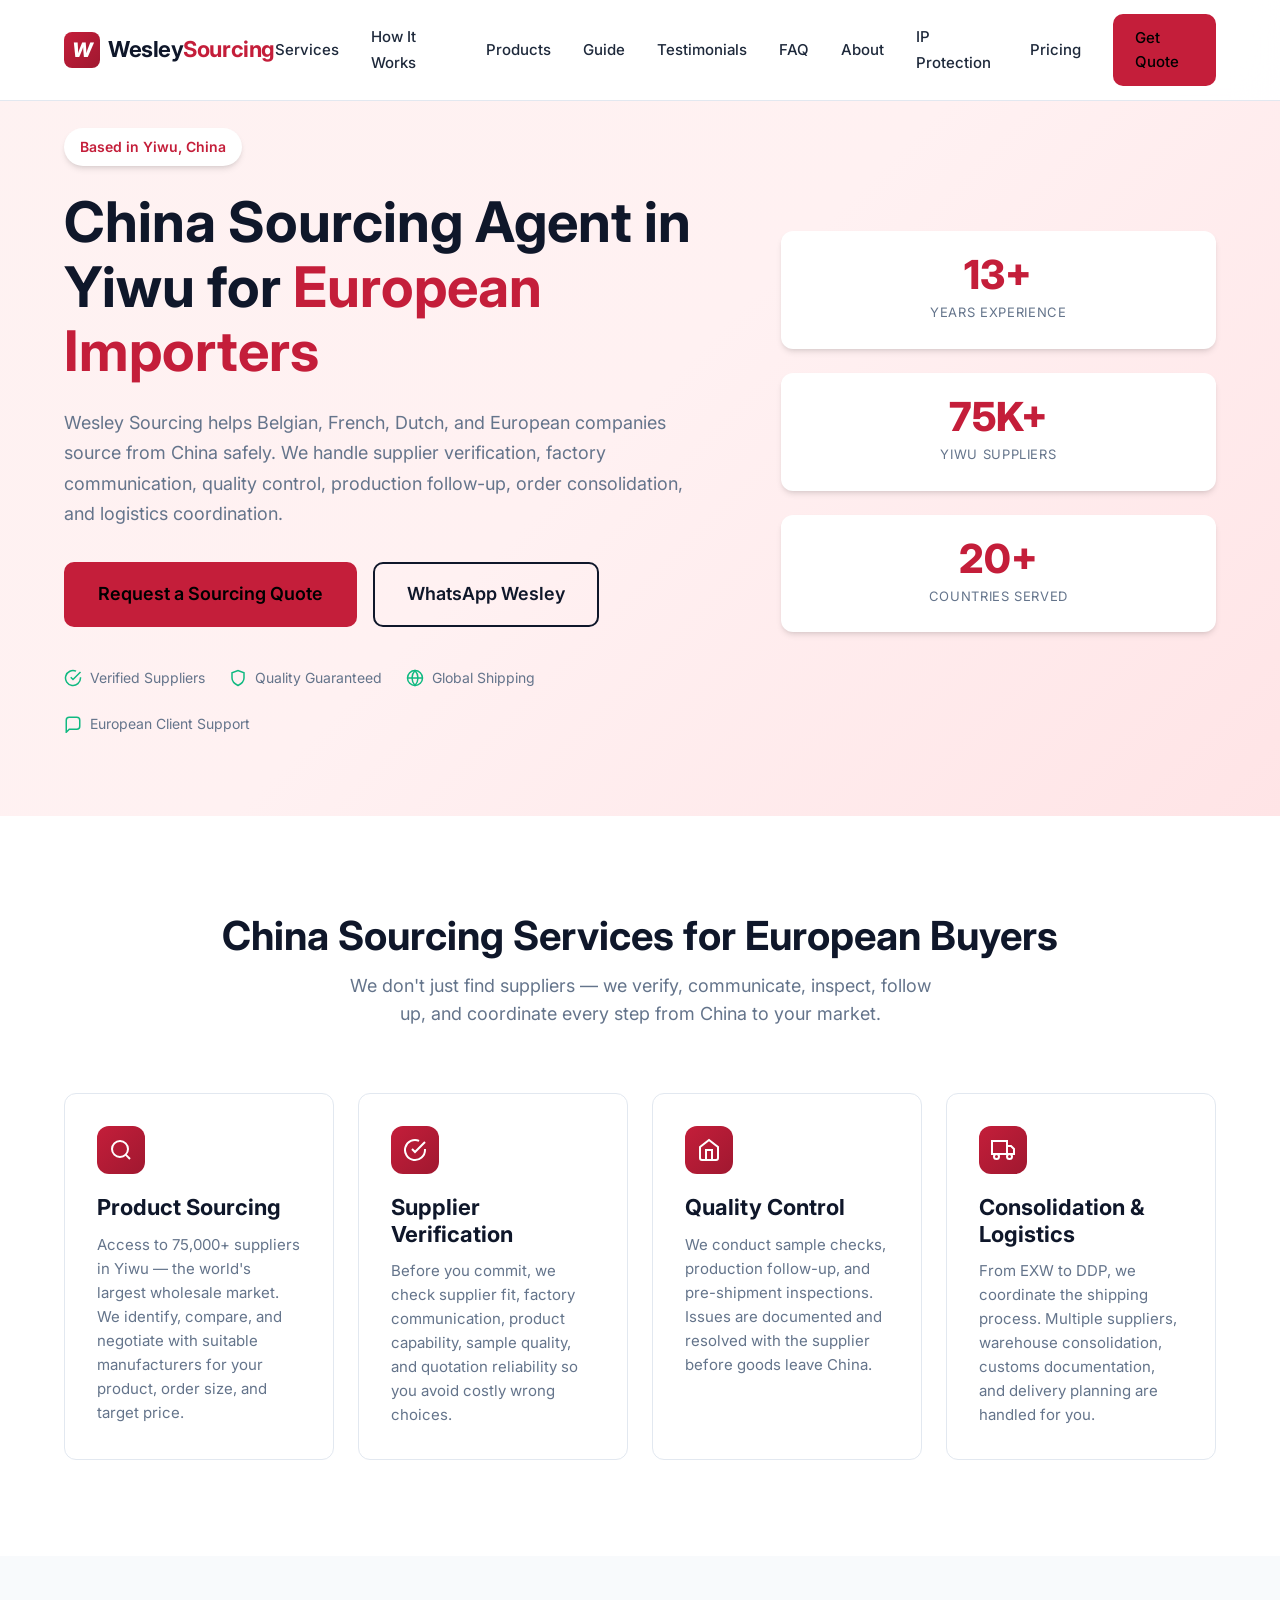
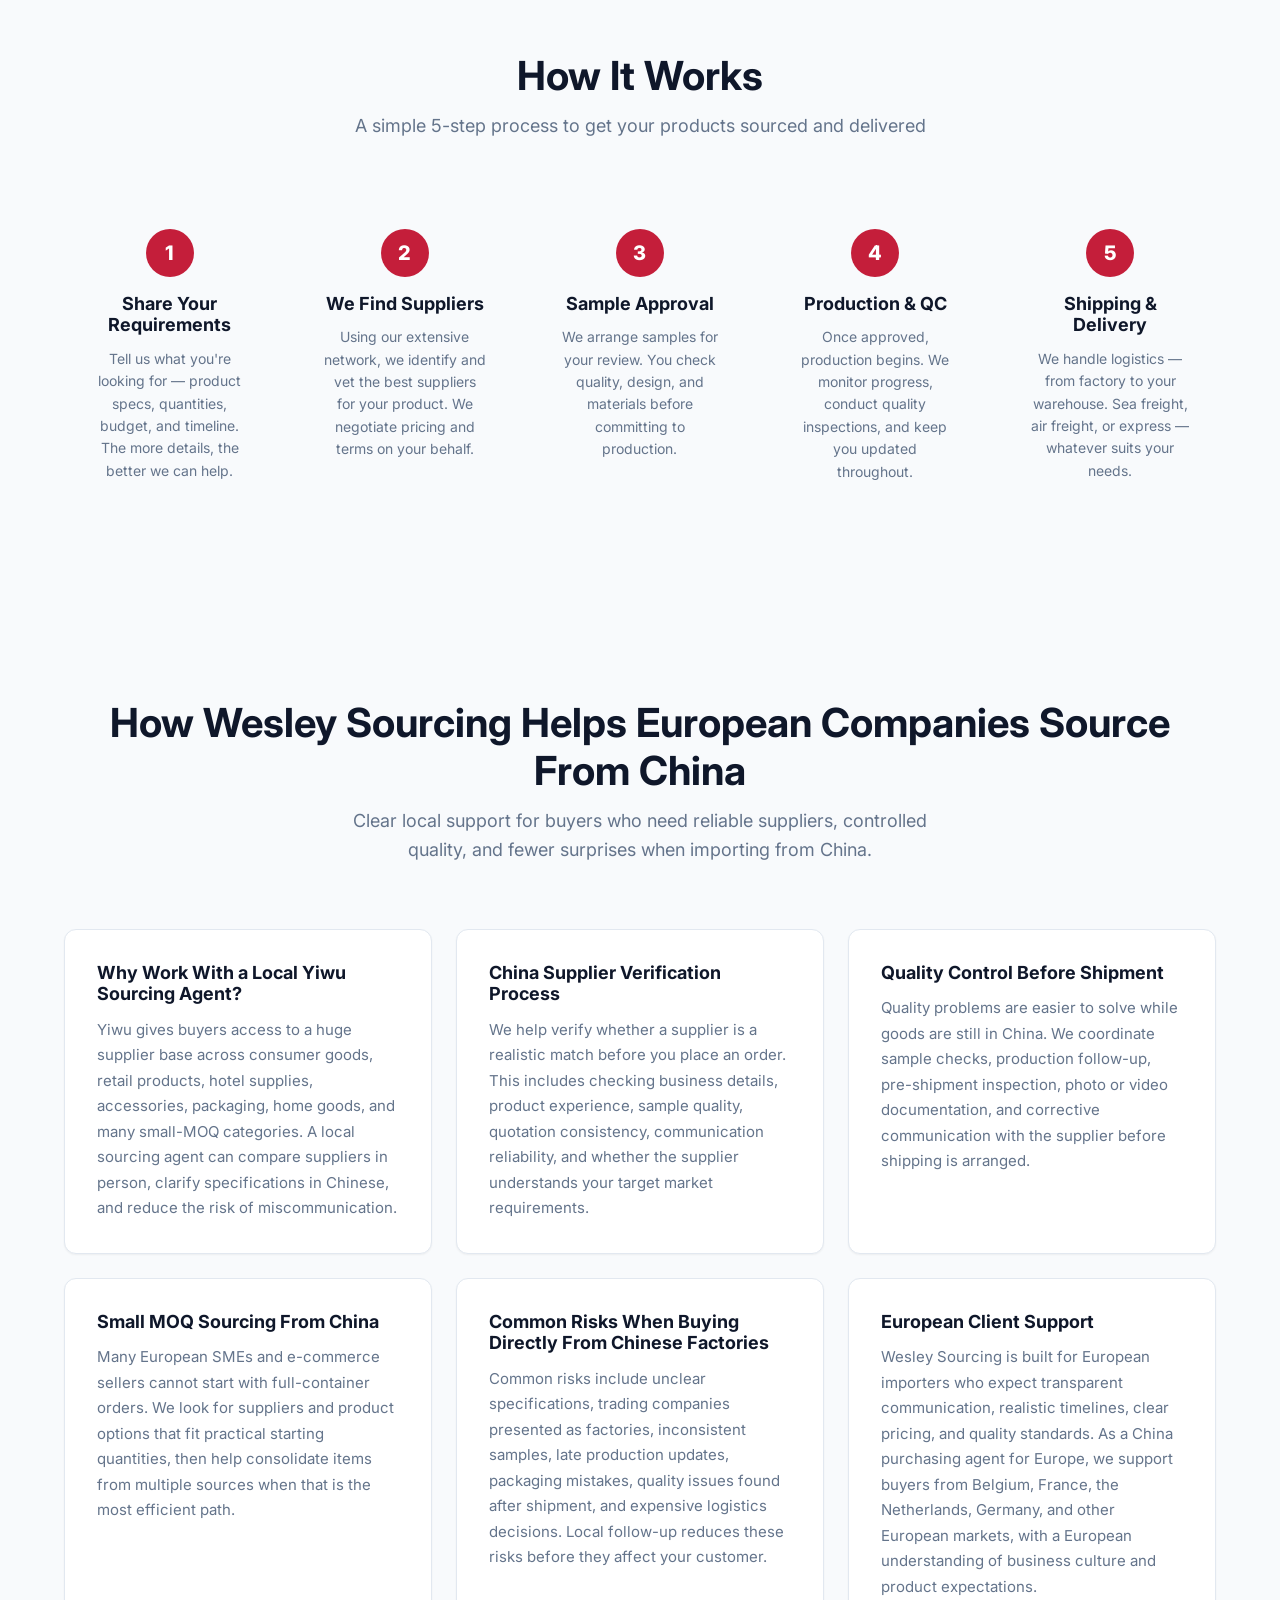
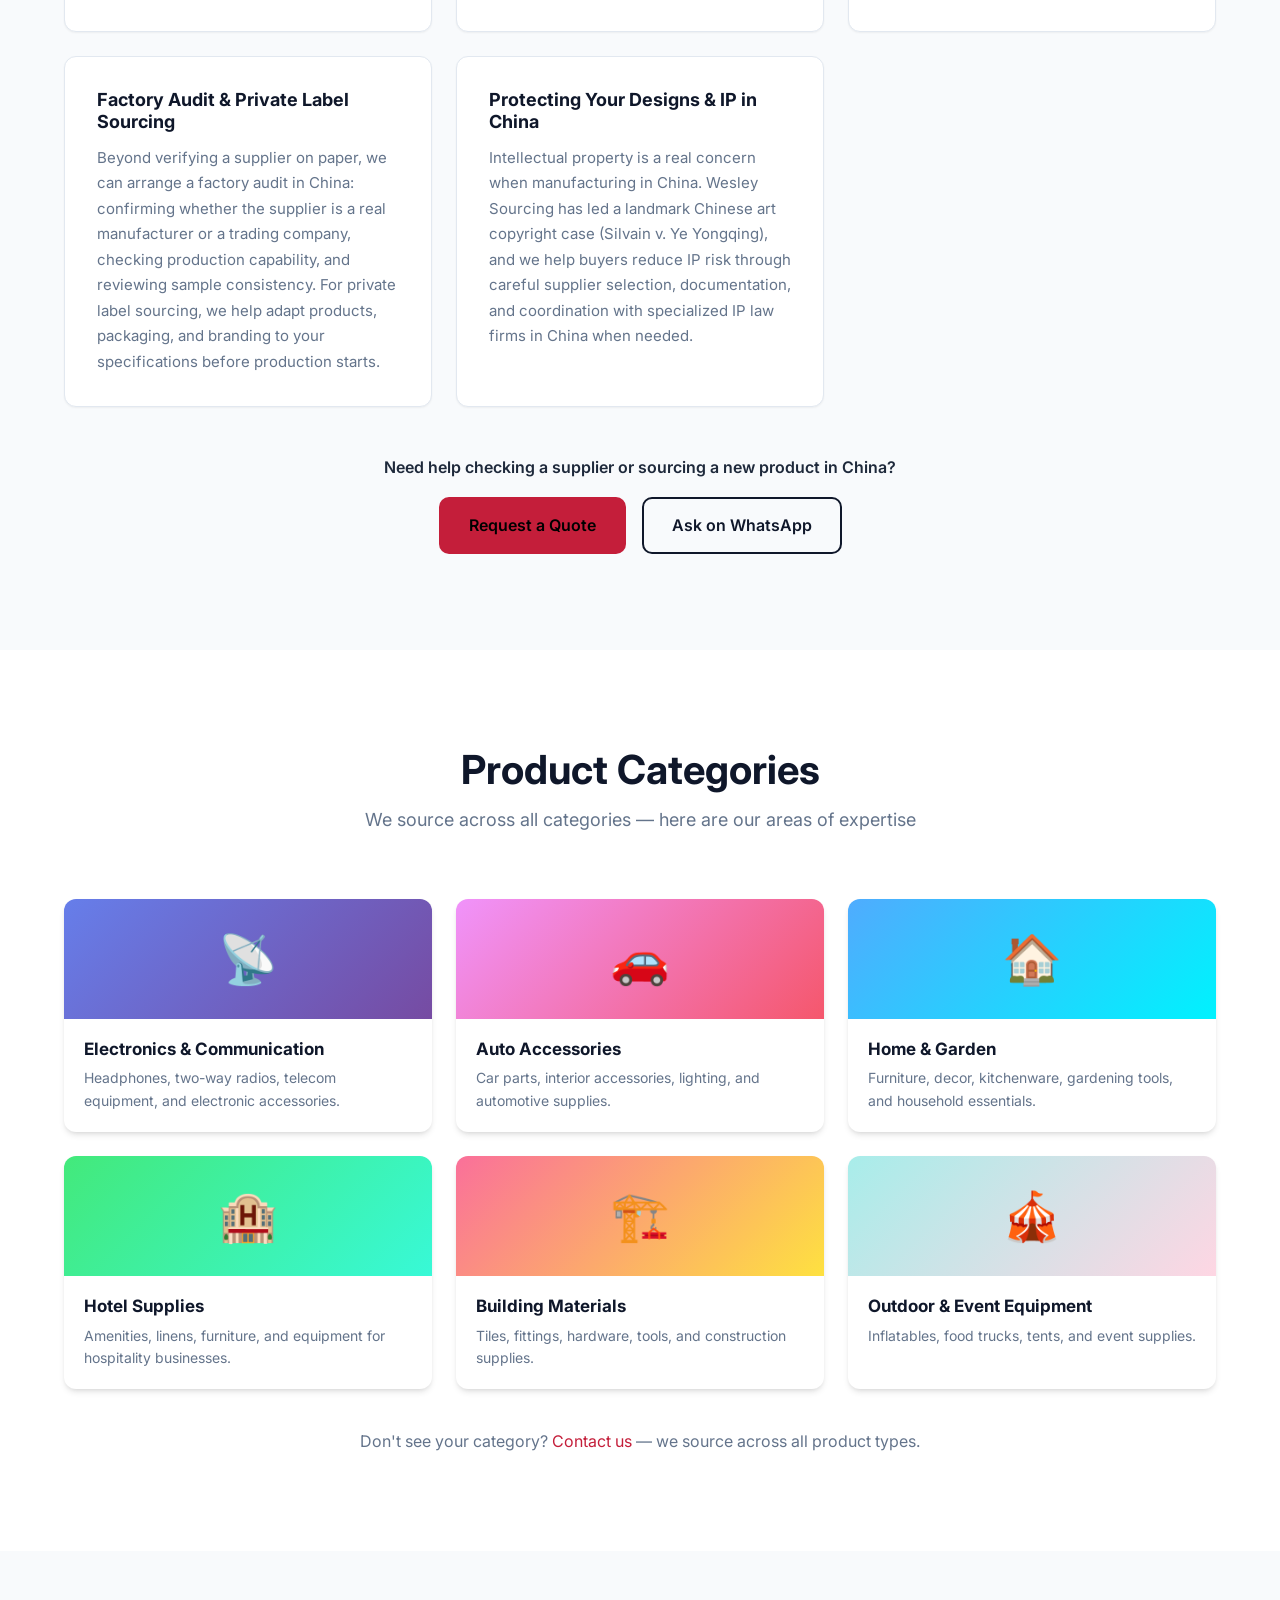
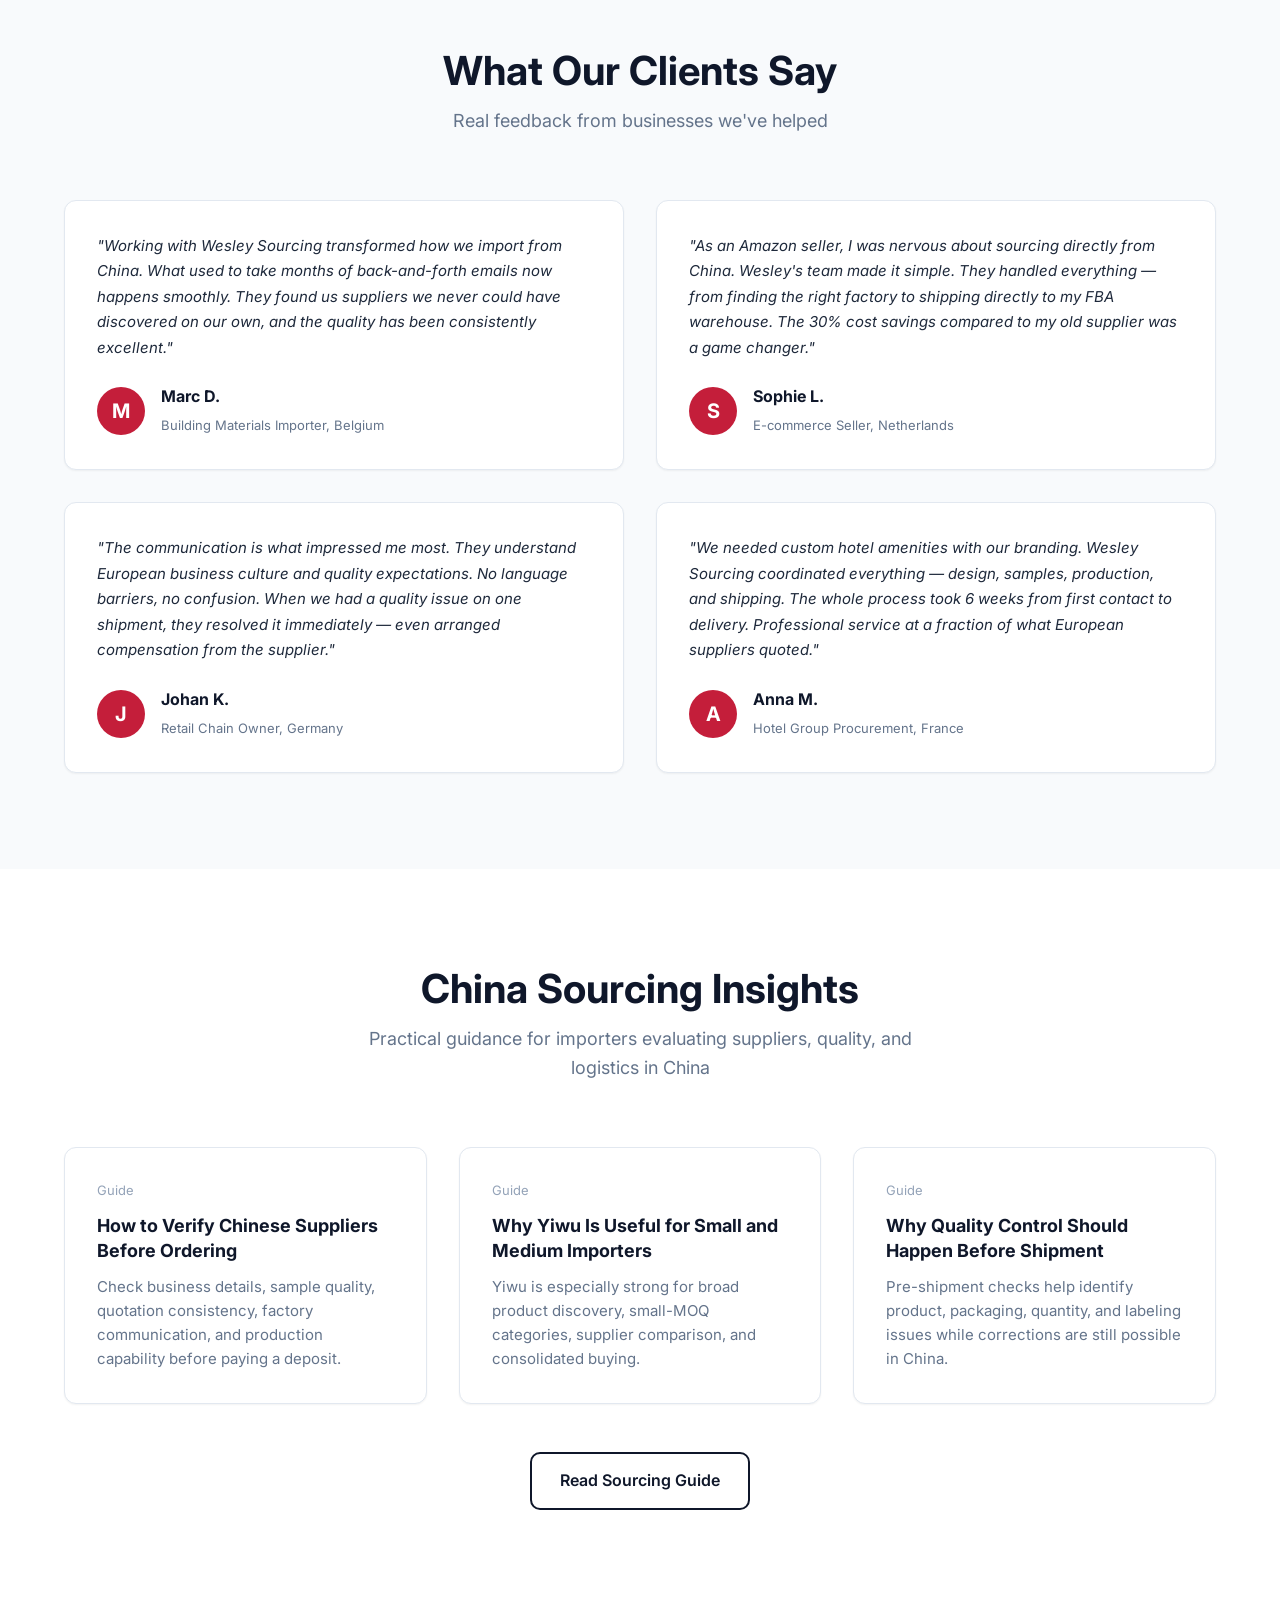
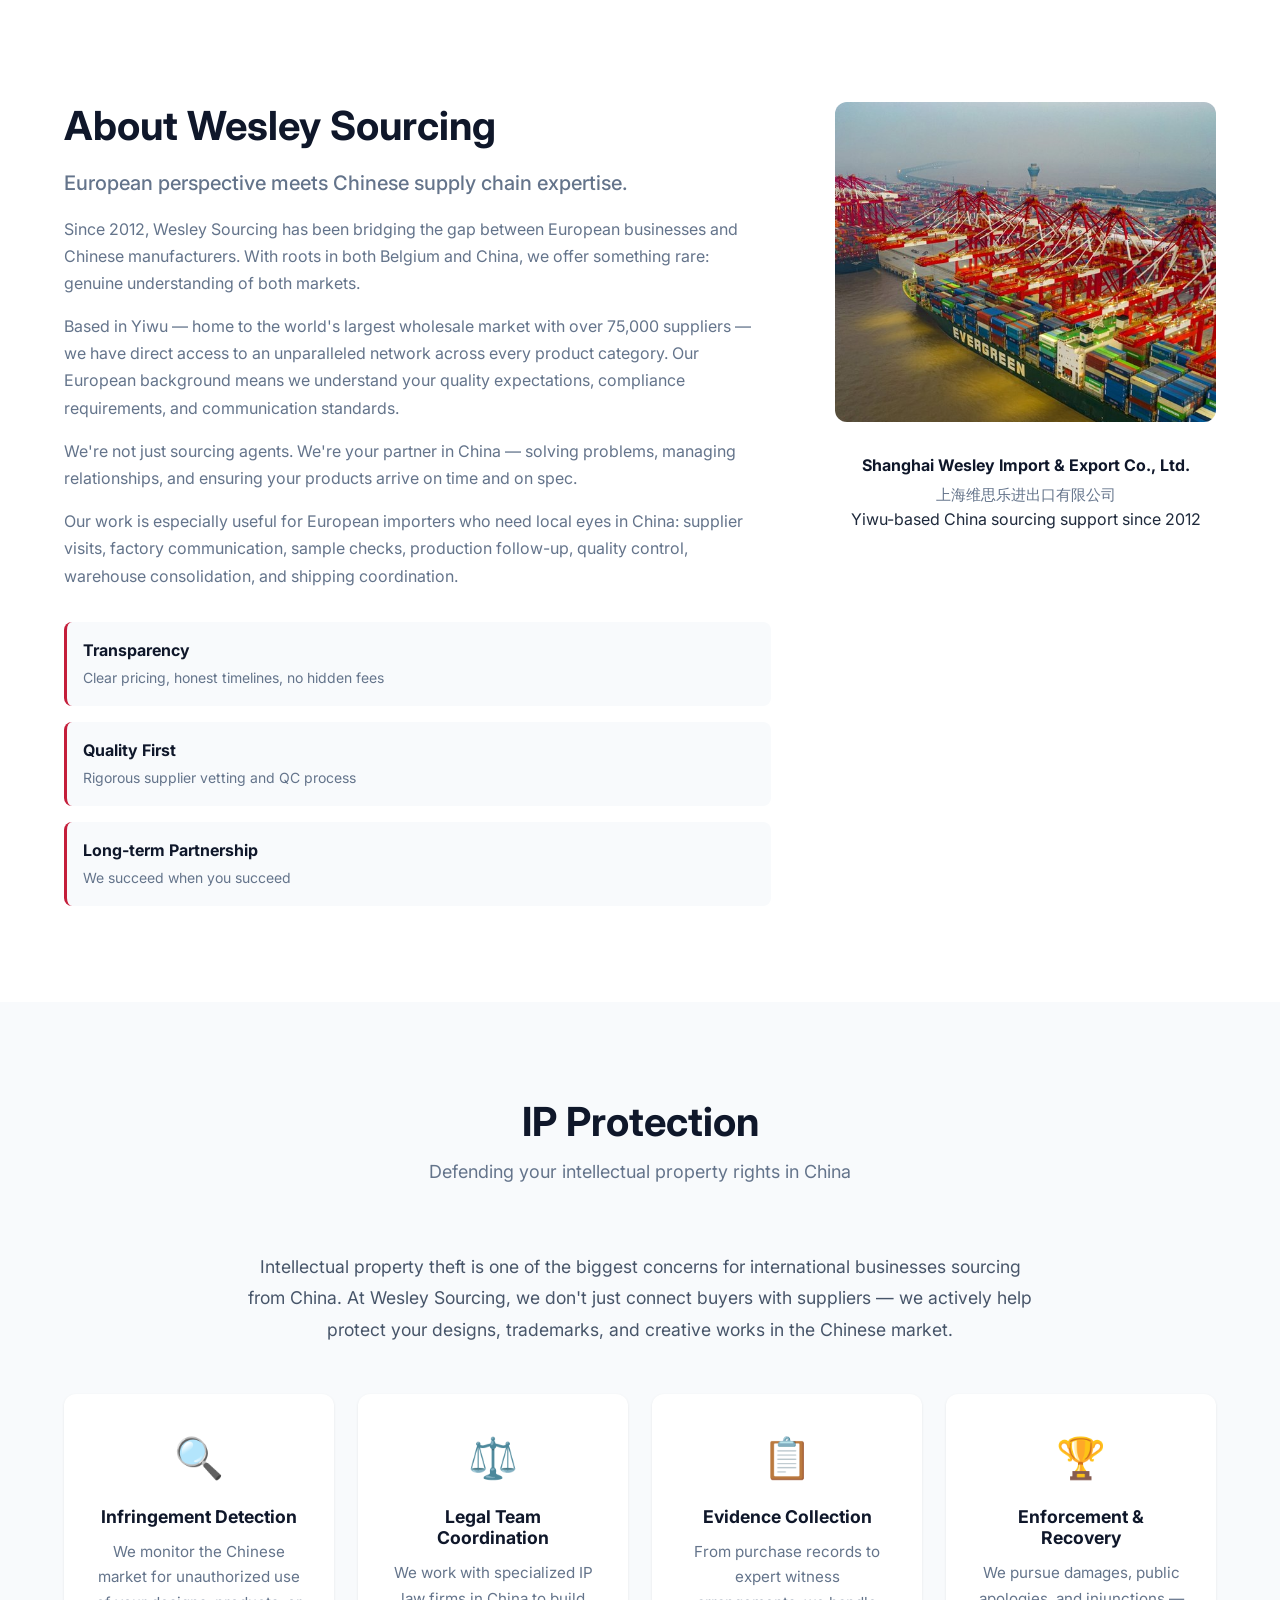
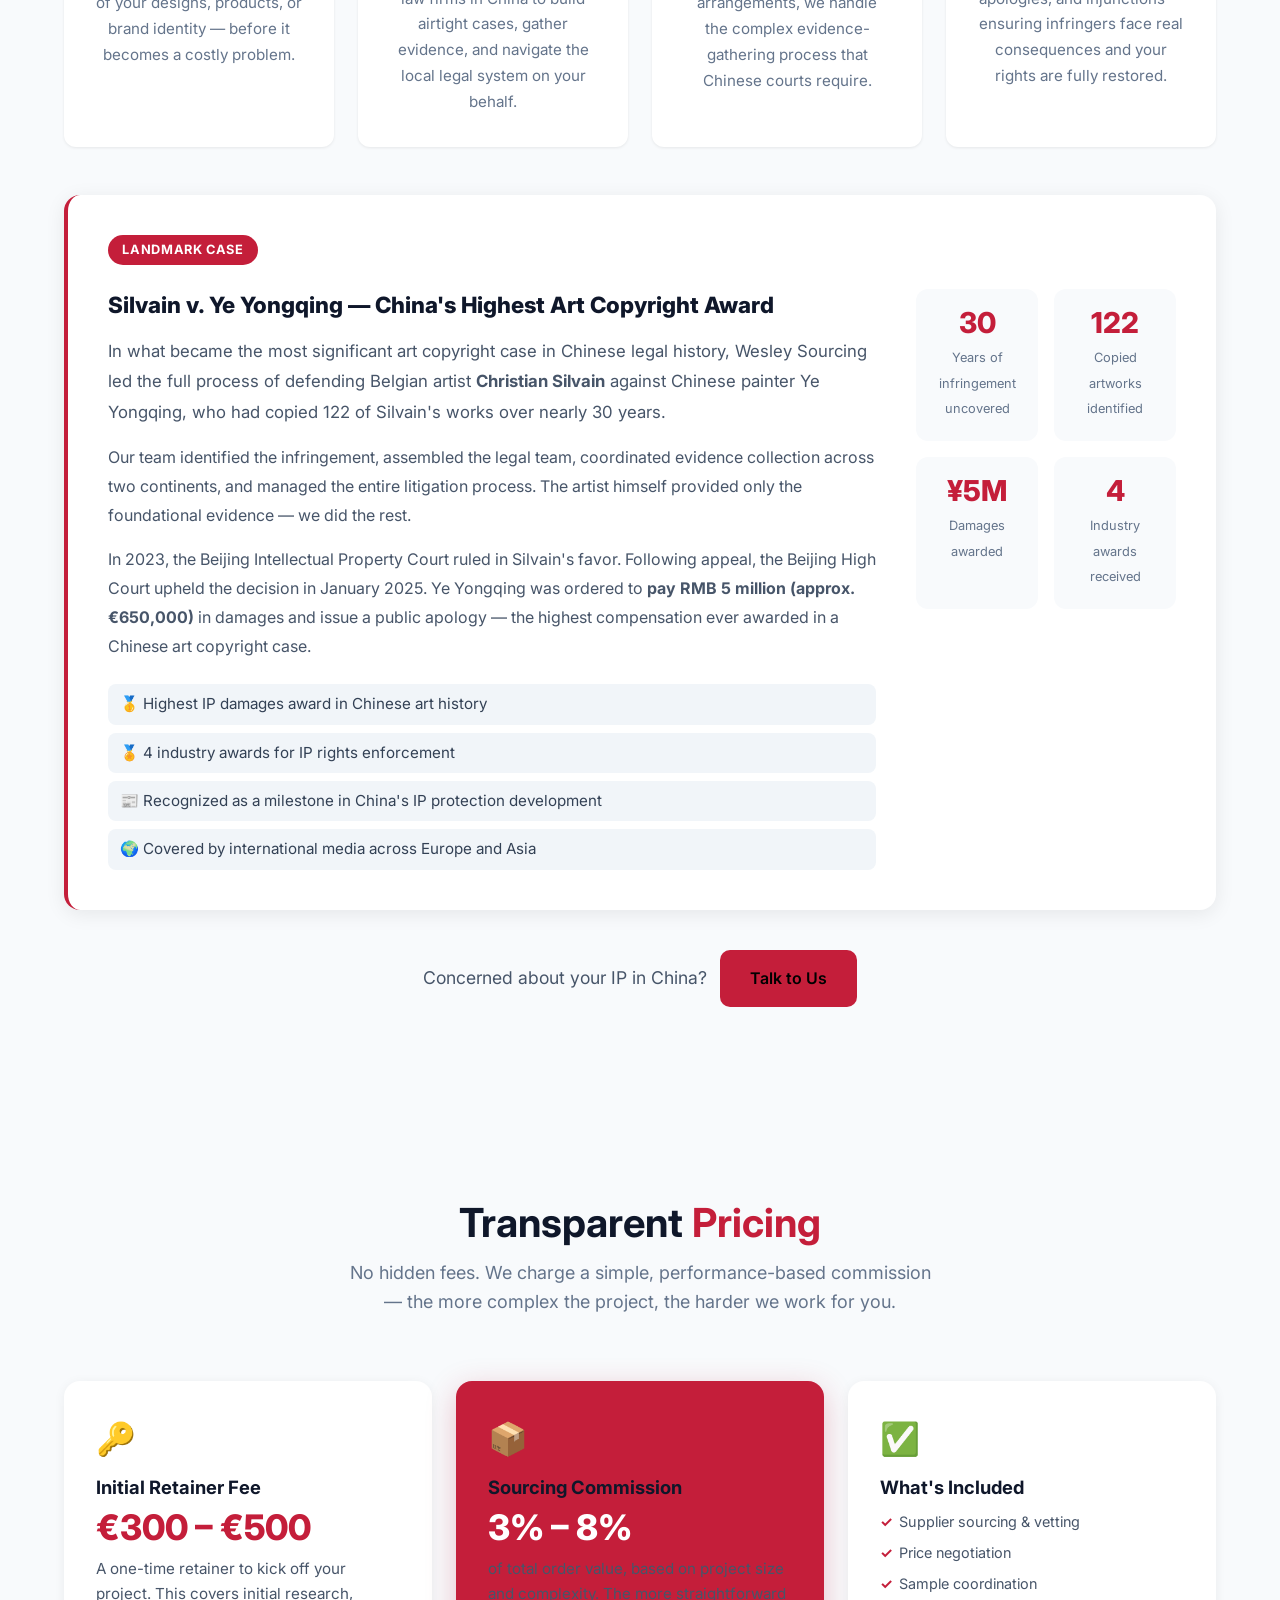
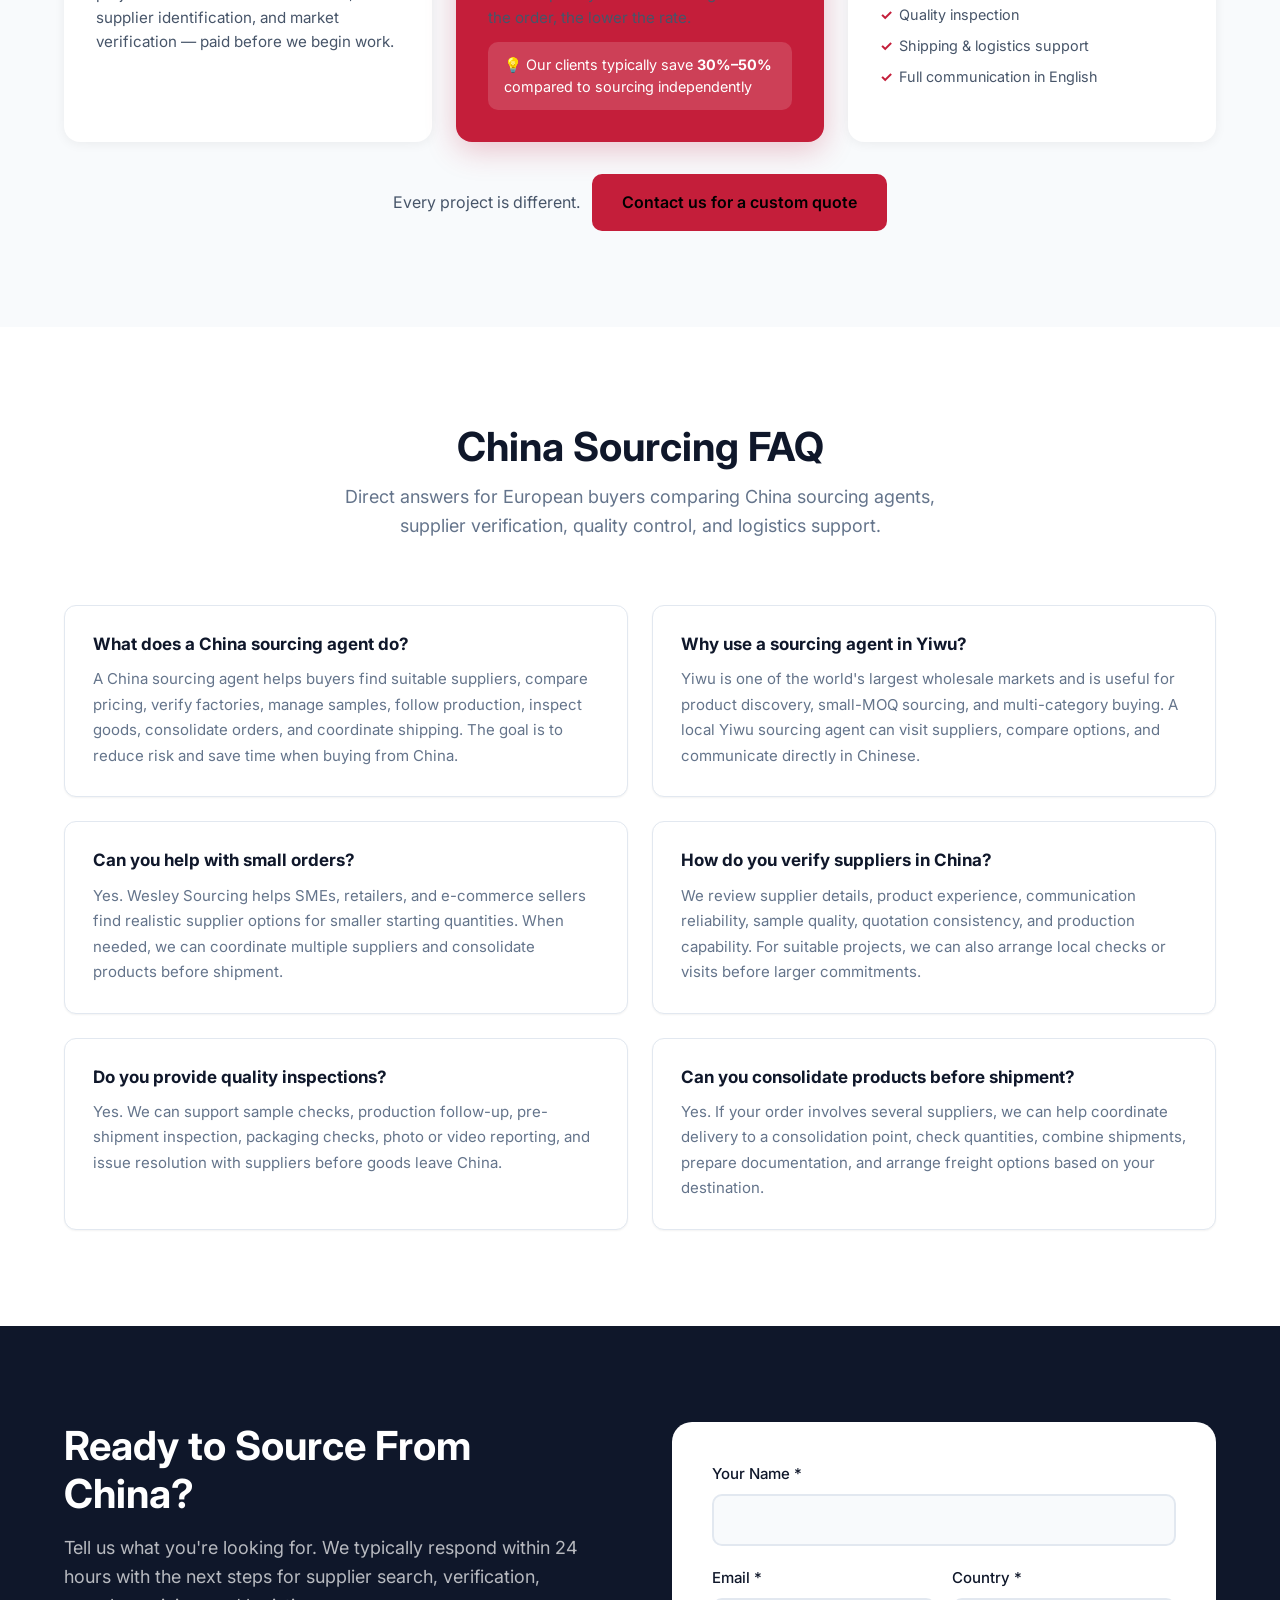
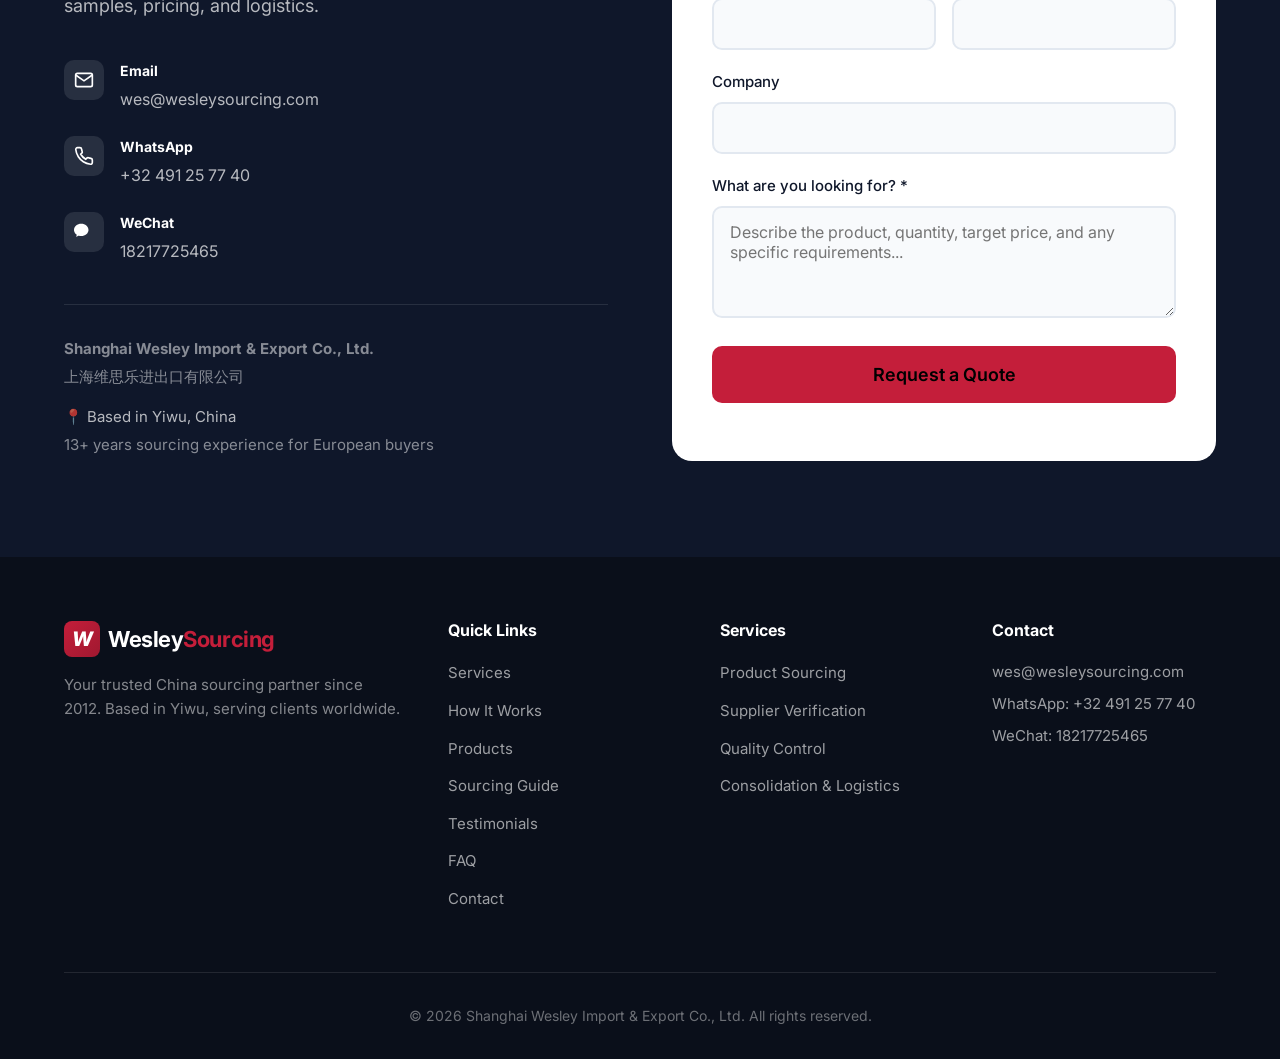
==== commit db0a3bc9: "Restore & update index.html with SEO/GEO schema (HowTo, Review x4, hreflang, strengthened Organizati" ====
--- a/index.html
+++ b/index.html
@@ -1,4 +1,4 @@
-﻿<!DOCTYPE html>
+<!DOCTYPE html>
 <html lang="en">
 <head>
     <meta charset="UTF-8">
@@ -9,8 +9,15 @@
     <meta name="robots" content="index, follow, max-image-preview:large">
     <meta name="author" content="Shanghai Wesley Import &amp; Export Co., Ltd.">
     <link rel="canonical" href="https://wesleysourcing.com/">
+    <link rel="icon" type="image/svg+xml" href="favicon.svg">
     <link rel="icon" type="image/png" href="favicon.png">
-    
+    <link rel="apple-touch-icon" href="favicon.png">
+
+    <!-- hreflang: European target markets. English is the canonical/default version.
+         Localized FR/NL/DE pages are planned; x-default and en are live now. -->
+    <link rel="alternate" hreflang="en" href="https://wesleysourcing.com/">
+    <link rel="alternate" hreflang="x-default" href="https://wesleysourcing.com/">
+
     <meta property="og:title" content="Wesley Sourcing | China Sourcing Agent in Yiwu">
     <meta property="og:description" content="Local China sourcing support for European importers: supplier verification, factory communication, quality control, consolidation, and logistics from Yiwu.">
     <meta property="og:type" content="website">
@@ -18,6 +25,10 @@
     <meta property="og:site_name" content="Wesley Sourcing">
     <meta property="og:image" content="https://wesleysourcing.com/wesley-photo.jpg">
     <meta property="og:locale" content="en_US">
+    <meta property="og:locale:alternate" content="nl_BE">
+    <meta property="og:locale:alternate" content="fr_BE">
+    <meta property="og:locale:alternate" content="nl_NL">
+    <meta property="og:locale:alternate" content="de_DE">
     <meta name="twitter:card" content="summary_large_image">
     <meta name="twitter:title" content="Wesley Sourcing | China Sourcing Agent in Yiwu">
     <meta name="twitter:description" content="Yiwu-based sourcing partner for European buyers importing from China safely and efficiently.">
@@ -43,17 +54,23 @@
                 "email": "wes@wesleysourcing.com",
                 "telephone": "+32491257740",
                 "foundingDate": "2012",
-                "description": "Wesley Sourcing is a China sourcing company based in Yiwu, helping European importers source products, verify suppliers, inspect quality, consolidate orders, and coordinate logistics.",
+                "slogan": "Your China sourcing partner in Yiwu, built for European importers.",
+                "description": "Wesley Sourcing is a Yiwu-based China sourcing agent with physical presence in China and European business understanding. It helps European importers source products, verify and audit factories, control quality before shipment, support low-MOQ orders, consolidate orders, coordinate logistics, and protect intellectual property in China.",
                 "areaServed": ["Belgium", "France", "Netherlands", "Germany", "Europe"],
                 "knowsAbout": [
                     "China sourcing",
                     "Yiwu wholesale market",
                     "Supplier verification",
+                    "Factory audit in China",
                     "Quality control in China",
+                    "Low MOQ sourcing",
+                    "Private label manufacturing",
                     "Factory communication",
                     "Order consolidation",
-                    "China logistics coordination"
+                    "China logistics coordination",
+                    "Intellectual property protection in China"
                 ],
+                "knowsLanguage": ["English", "Dutch", "French"],
                 "contactPoint": {
                     "@type": "ContactPoint",
                     "contactType": "sales",
@@ -168,6 +185,86 @@
                         }
                     }
                 ]
+            },
+            {
+                "@type": "HowTo",
+                "@id": "https://wesleysourcing.com/#how-it-works",
+                "name": "How to source products from China with Wesley Sourcing",
+                "description": "A five-step process European importers use to source, verify, and receive products from China through a Yiwu-based sourcing agent.",
+                "totalTime": "P6W",
+                "supply": {
+                    "@type": "HowToSupply",
+                    "name": "Product requirements: specifications, quantities, target price, and timeline"
+                },
+                "step": [
+                    {
+                        "@type": "HowToStep",
+                        "position": 1,
+                        "name": "Share your requirements",
+                        "text": "Tell us the product specs, quantities, budget, and timeline. The more details, the better we can match suppliers.",
+                        "url": "https://wesleysourcing.com/#how-it-works"
+                    },
+                    {
+                        "@type": "HowToStep",
+                        "position": 2,
+                        "name": "We find and verify suppliers",
+                        "text": "We identify and vet suitable suppliers in Yiwu, compare quotations, and negotiate pricing and terms on your behalf.",
+                        "url": "https://wesleysourcing.com/#how-it-works"
+                    },
+                    {
+                        "@type": "HowToStep",
+                        "position": 3,
+                        "name": "Sample approval",
+                        "text": "We arrange samples so you can check quality, design, and materials before committing to production.",
+                        "url": "https://wesleysourcing.com/#how-it-works"
+                    },
+                    {
+                        "@type": "HowToStep",
+                        "position": 4,
+                        "name": "Production and quality control",
+                        "text": "Production begins after approval. We monitor progress, run pre-shipment quality inspections, and keep you updated.",
+                        "url": "https://wesleysourcing.com/#how-it-works"
+                    },
+                    {
+                        "@type": "HowToStep",
+                        "position": 5,
+                        "name": "Shipping and delivery",
+                        "text": "We consolidate goods and coordinate logistics from factory to your warehouse by sea, air, or express.",
+                        "url": "https://wesleysourcing.com/#how-it-works"
+                    }
+                ]
+            },
+            {
+                "@type": "Review",
+                "@id": "https://wesleysourcing.com/#review-marc",
+                "itemReviewed": { "@id": "https://wesleysourcing.com/#organization" },
+                "author": { "@type": "Person", "name": "Marc D." },
+                "publisher": { "@type": "Organization", "name": "Building materials importer, Belgium" },
+                "reviewBody": "Working with Wesley Sourcing transformed how we import from China. They found us suppliers we never could have discovered on our own, and the quality has been consistently excellent."
+            },
+            {
+                "@type": "Review",
+                "@id": "https://wesleysourcing.com/#review-sophie",
+                "itemReviewed": { "@id": "https://wesleysourcing.com/#organization" },
+                "author": { "@type": "Person", "name": "Sophie L." },
+                "publisher": { "@type": "Organization", "name": "E-commerce seller, Netherlands" },
+                "reviewBody": "As an Amazon seller, I was nervous about sourcing directly from China. Wesley's team handled everything from finding the right factory to shipping directly to my FBA warehouse."
+            },
+            {
+                "@type": "Review",
+                "@id": "https://wesleysourcing.com/#review-johan",
+                "itemReviewed": { "@id": "https://wesleysourcing.com/#organization" },
+                "author": { "@type": "Person", "name": "Johan K." },
+                "publisher": { "@type": "Organization", "name": "Retail chain owner, Germany" },
+                "reviewBody": "The communication is what impressed me most. They understand European business culture and quality expectations. When we had a quality issue on one shipment, they resolved it immediately."
+            },
+            {
+                "@type": "Review",
+                "@id": "https://wesleysourcing.com/#review-anna",
+                "itemReviewed": { "@id": "https://wesleysourcing.com/#organization" },
+                "author": { "@type": "Person", "name": "Anna M." },
+                "publisher": { "@type": "Organization", "name": "Hotel group procurement, France" },
+                "reviewBody": "We needed custom hotel amenities with our branding. Wesley Sourcing coordinated design, samples, production, and shipping. The whole process took 6 weeks from first contact to delivery."
             },
             {
                 "@type": "WebSite",
@@ -388,7 +485,17 @@
 
                 <article class="guide-card" id="european-import-support">
                     <h3>European Client Support</h3>
-                    <p>Wesley Sourcing is built for European importers who expect transparent communication, realistic timelines, clear pricing, and quality standards. We support buyers from Belgium, France, the Netherlands, Germany, and other European markets.</p>
+                    <p>Wesley Sourcing is built for European importers who expect transparent communication, realistic timelines, clear pricing, and quality standards. As a China purchasing agent for Europe, we support buyers from Belgium, France, the Netherlands, Germany, and other European markets, with a European understanding of business culture and product expectations.</p>
+                </article>
+
+                <article class="guide-card" id="factory-audit">
+                    <h3>Factory Audit &amp; Private Label Sourcing</h3>
+                    <p>Beyond verifying a supplier on paper, we can arrange a factory audit in China: confirming whether the supplier is a real manufacturer or a trading company, checking production capability, and reviewing sample consistency. For private label sourcing, we help adapt products, packaging, and branding to your specifications before production starts.</p>
+                </article>
+
+                <article class="guide-card" id="ip-protection-china">
+                    <h3>Protecting Your Designs &amp; IP in China</h3>
+                    <p>Intellectual property is a real concern when manufacturing in China. Wesley Sourcing has led a landmark Chinese art copyright case (Silvain v. Ye Yongqing), and we help buyers reduce IP risk through careful supplier selection, documentation, and coordination with specialized IP law firms in China when needed.</p>
                 </article>
             </div>
 
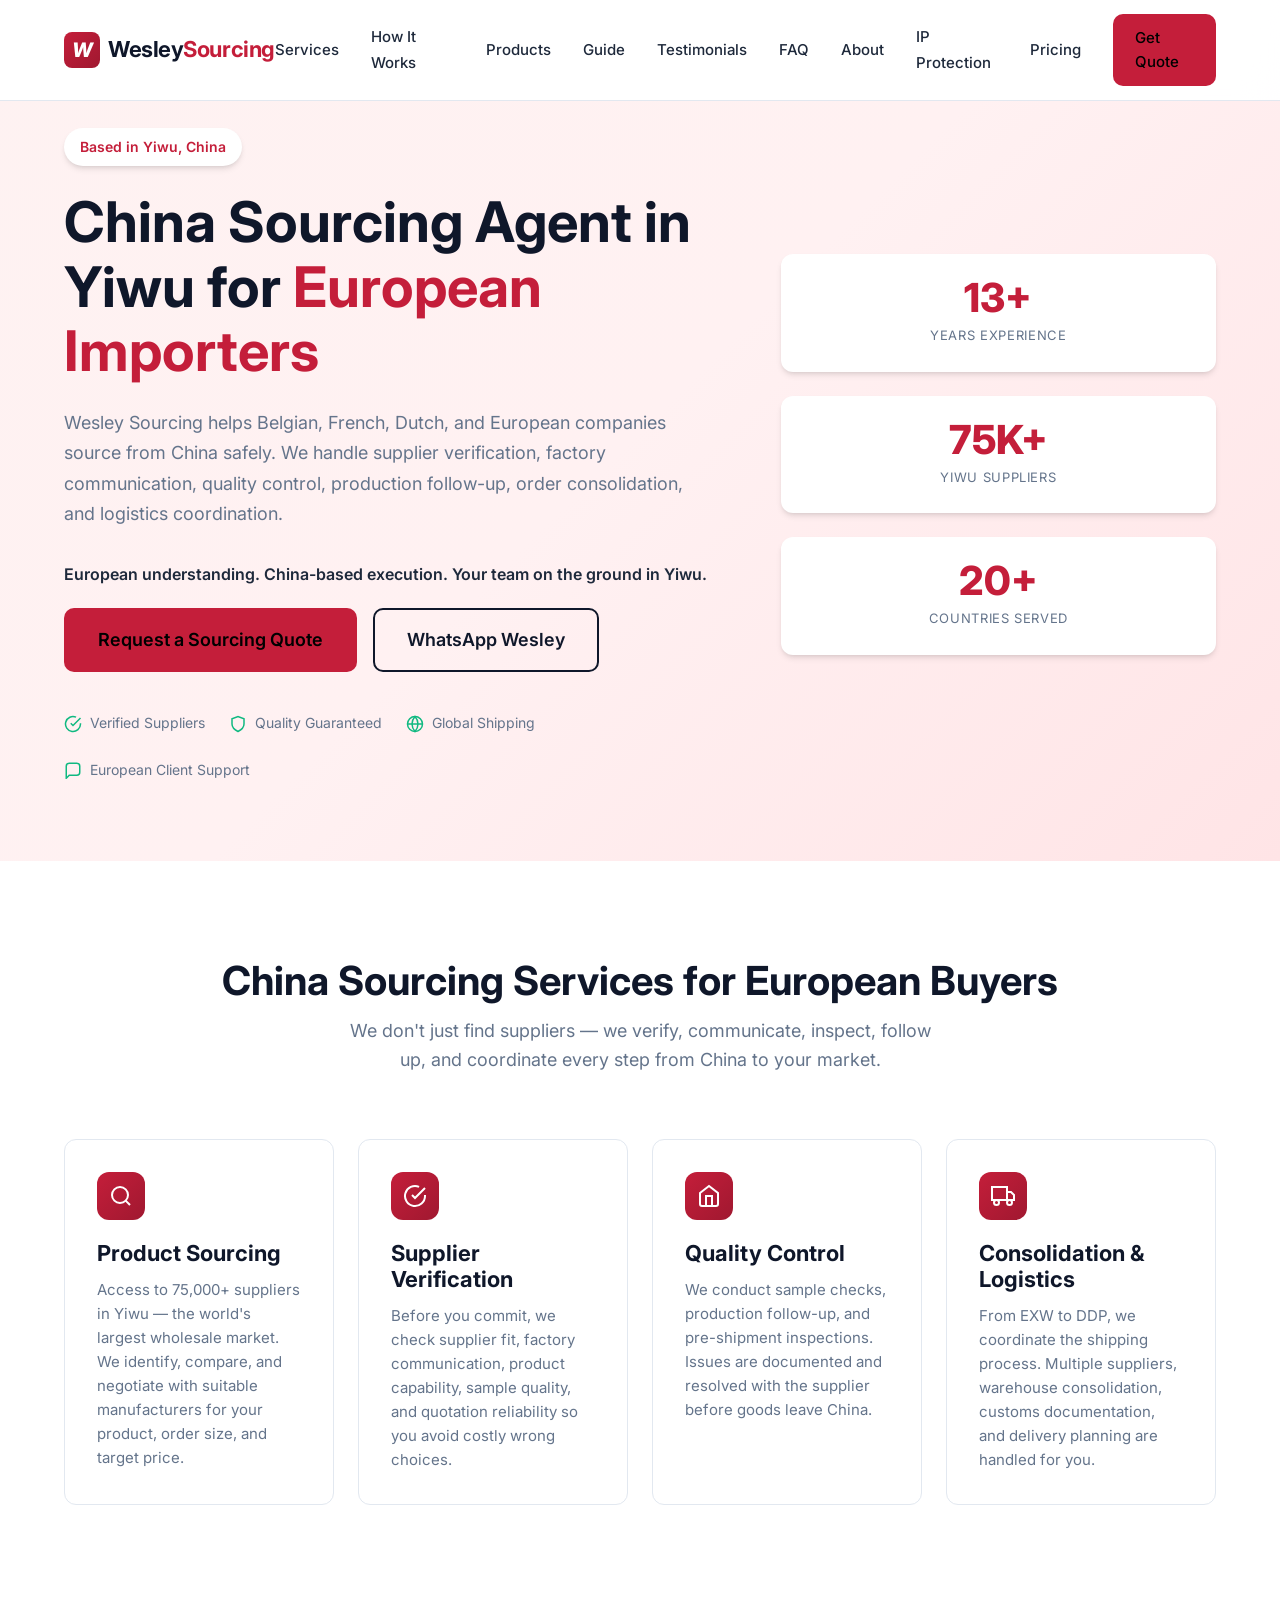
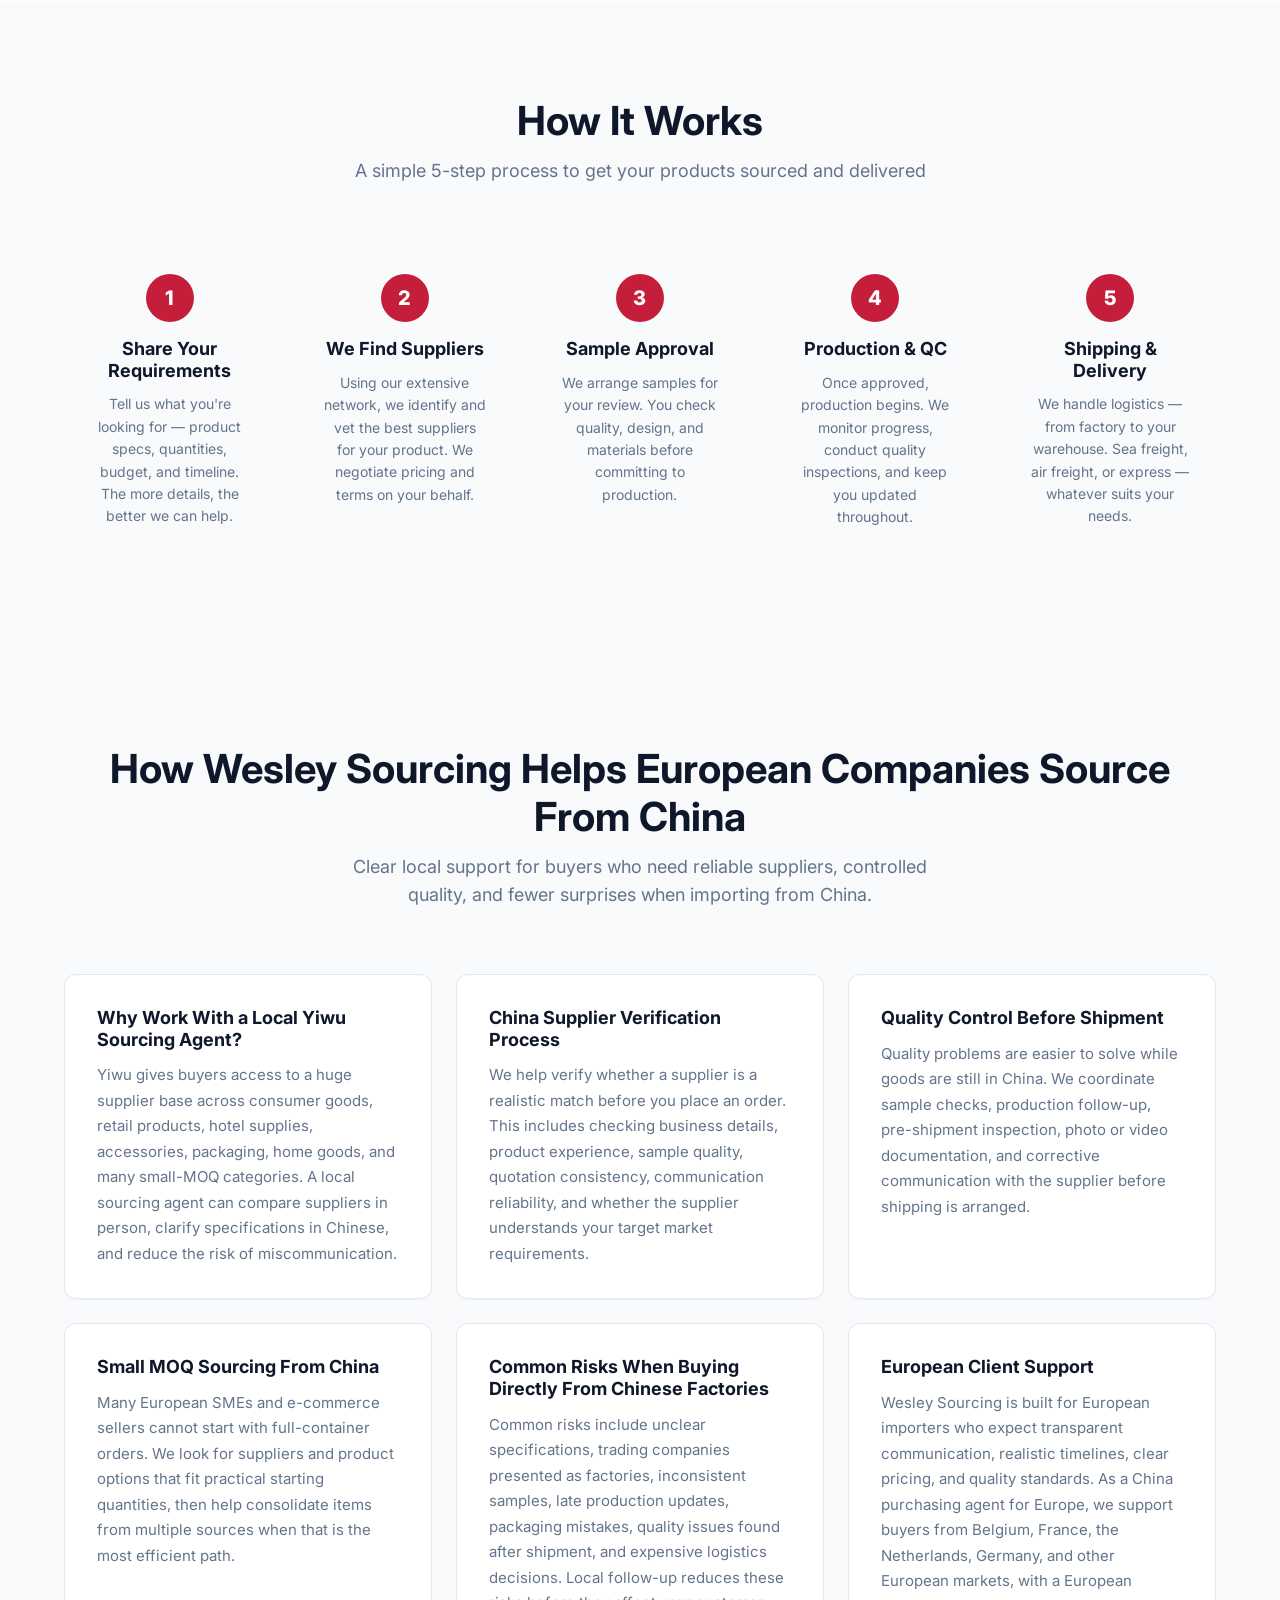
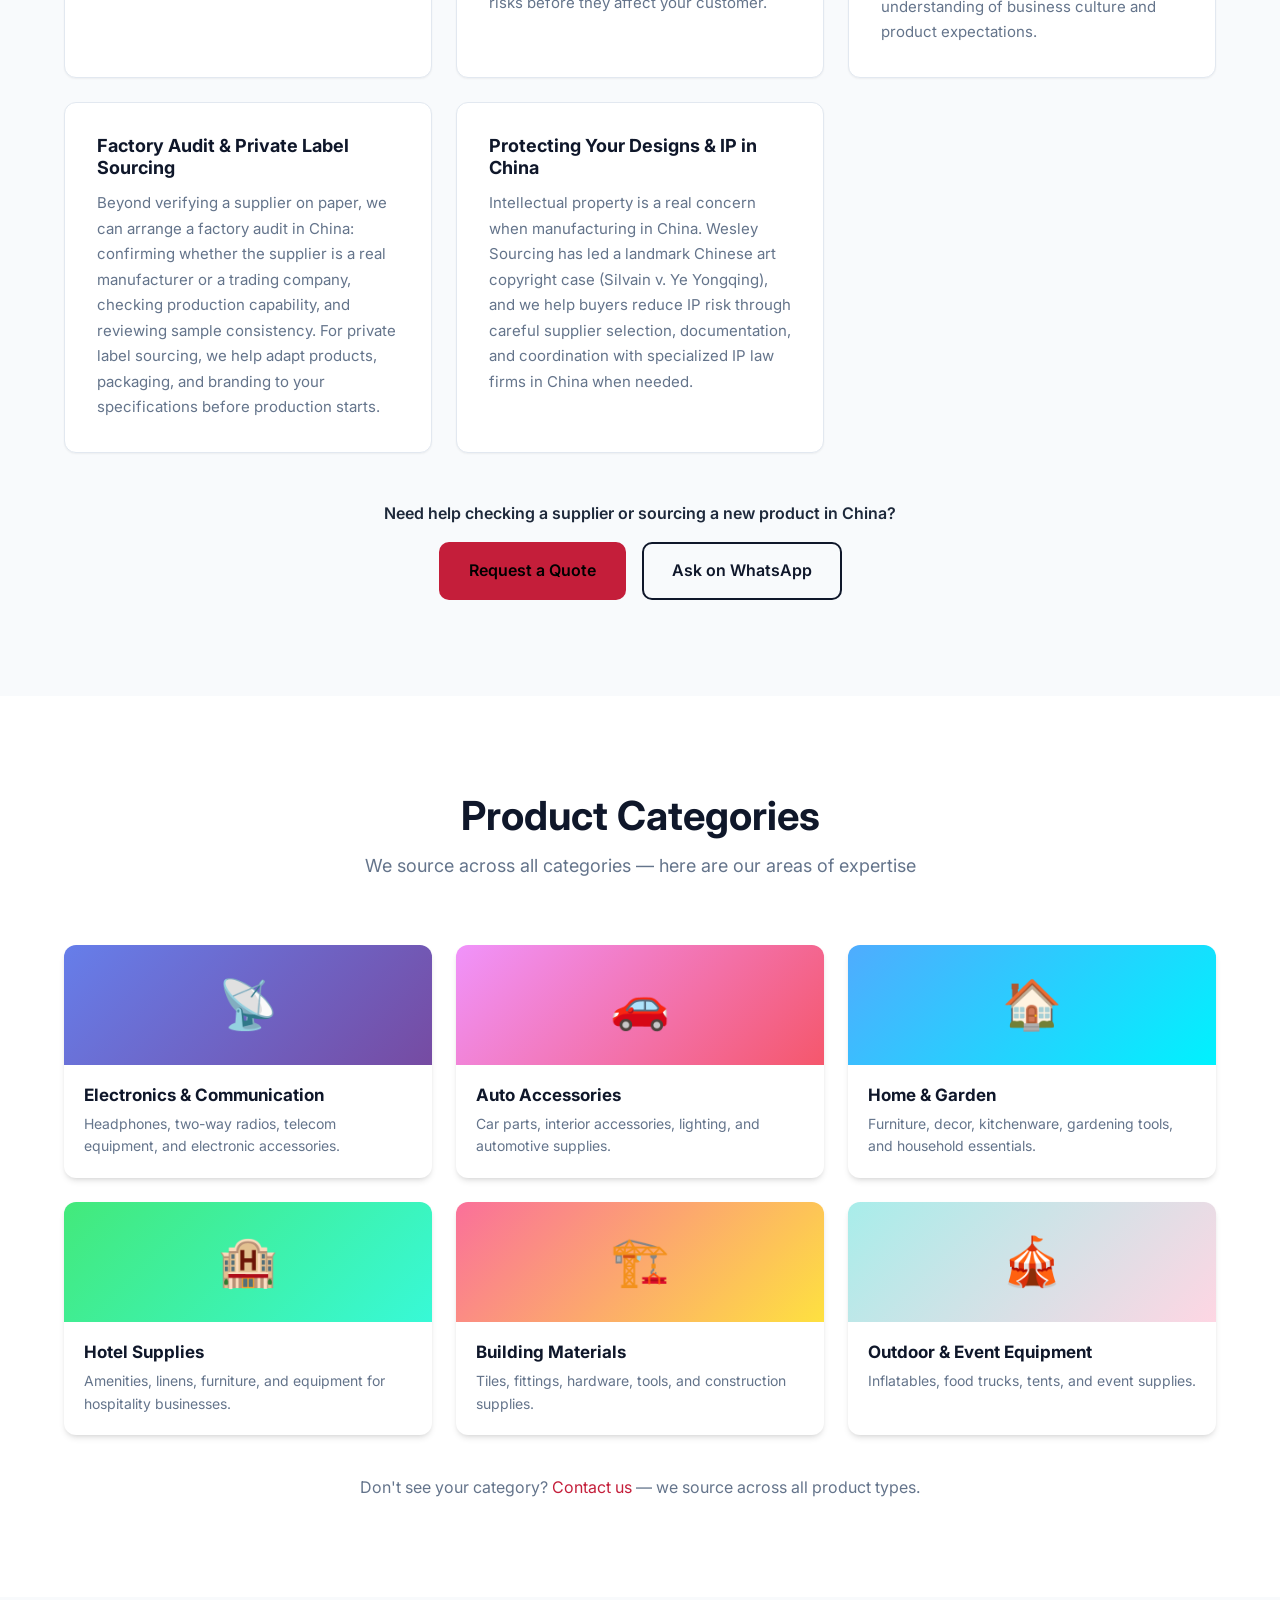
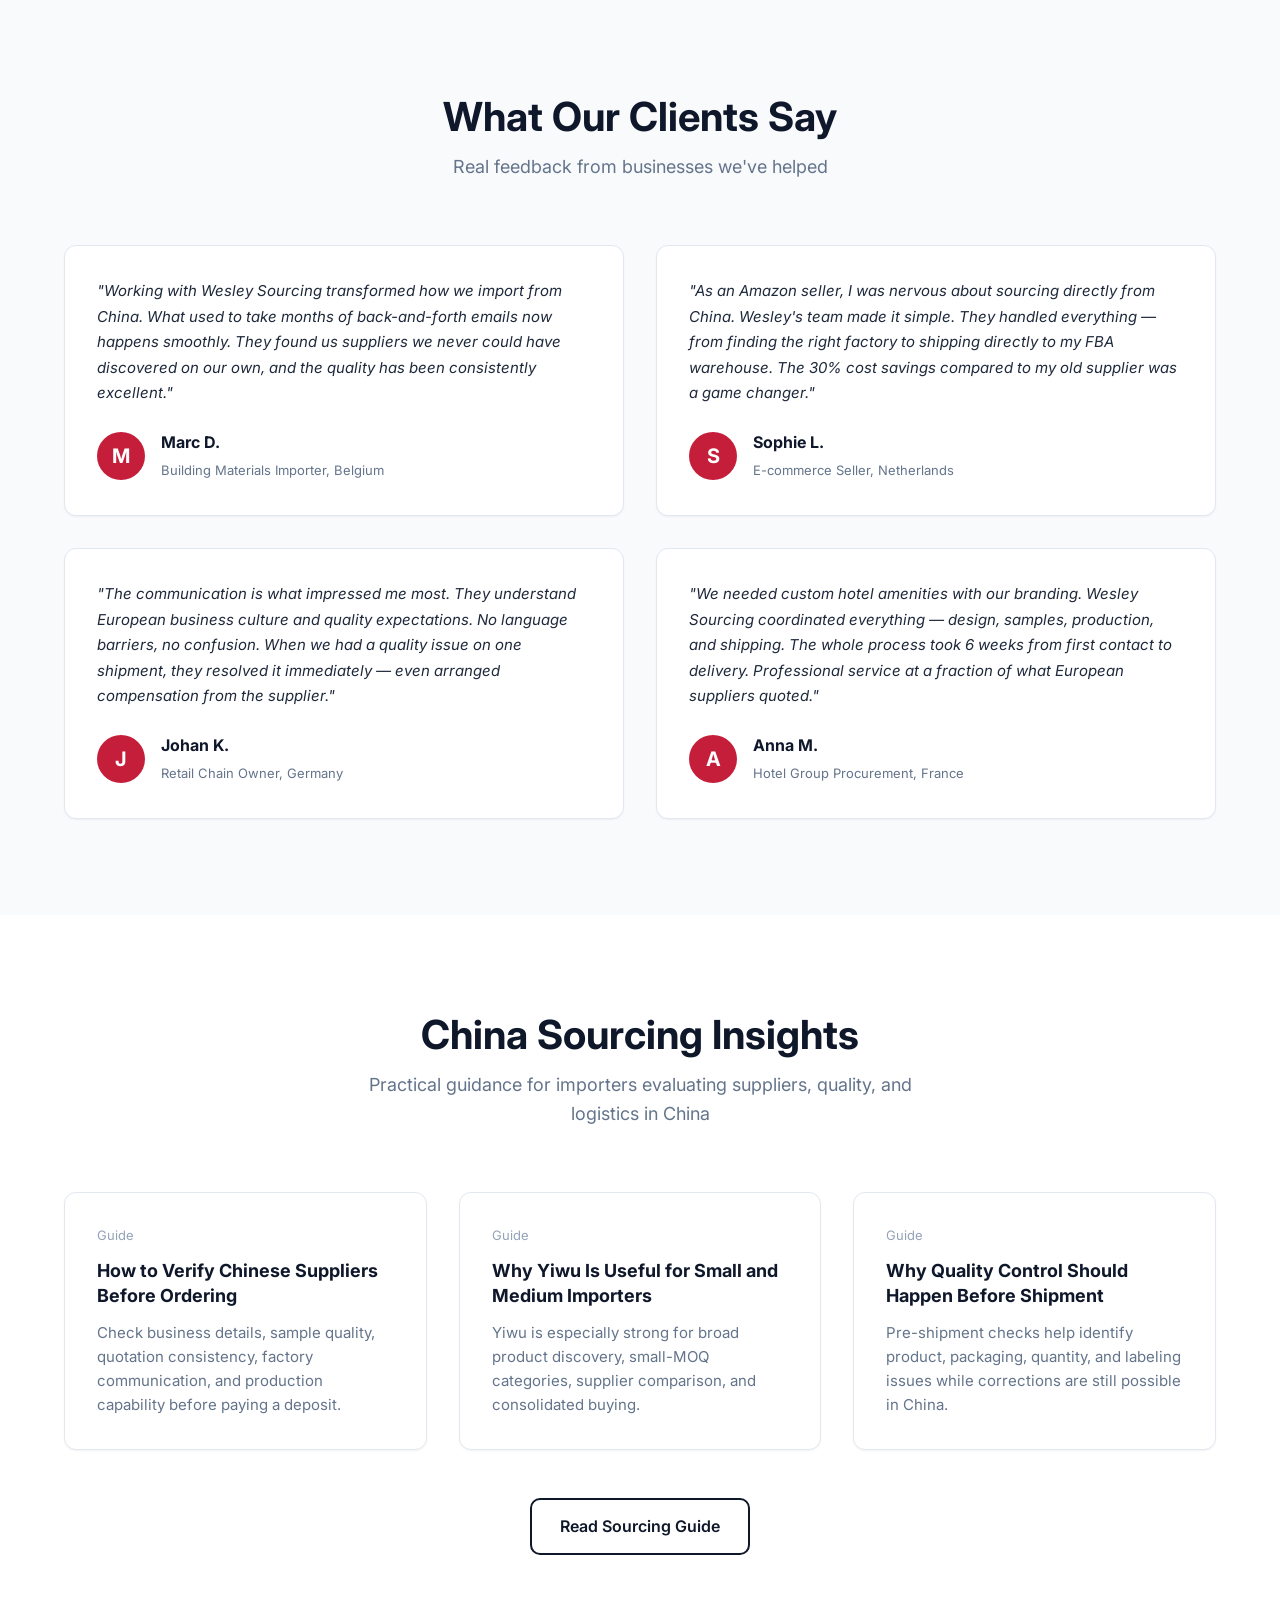
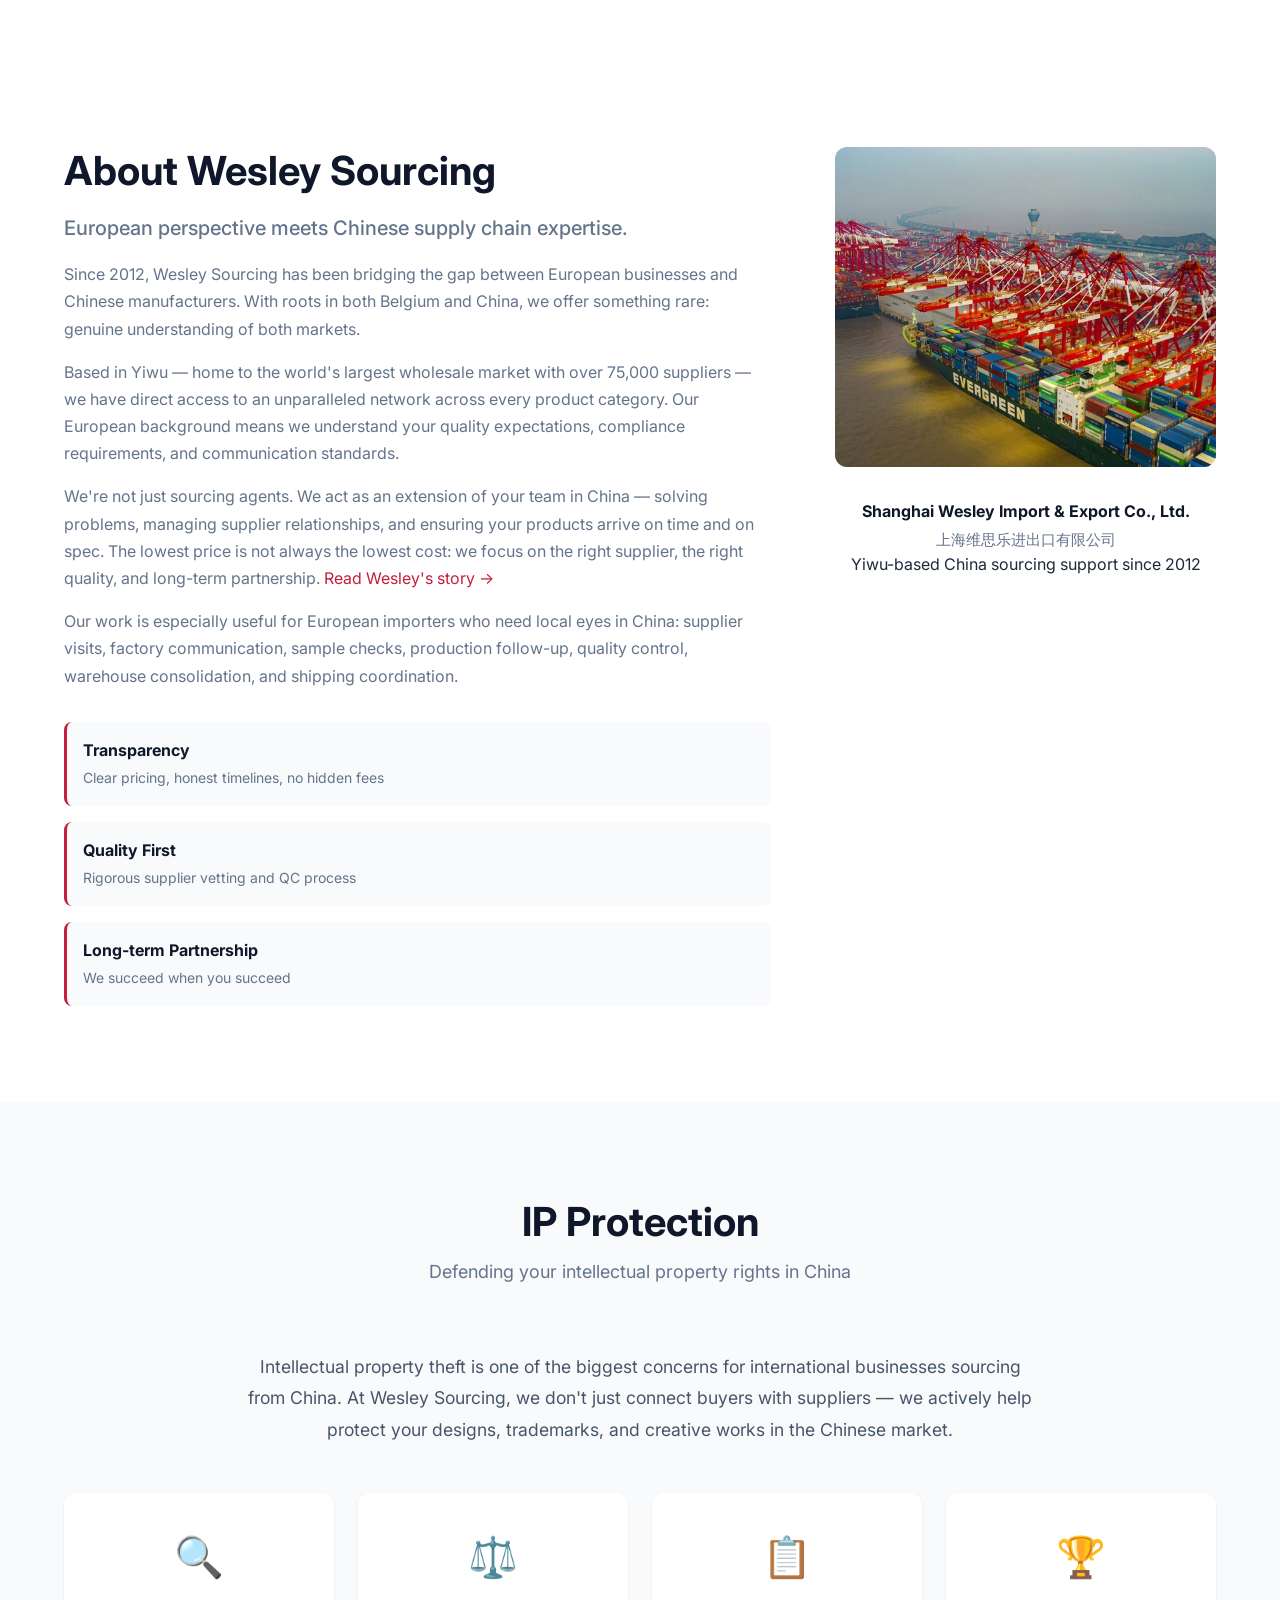
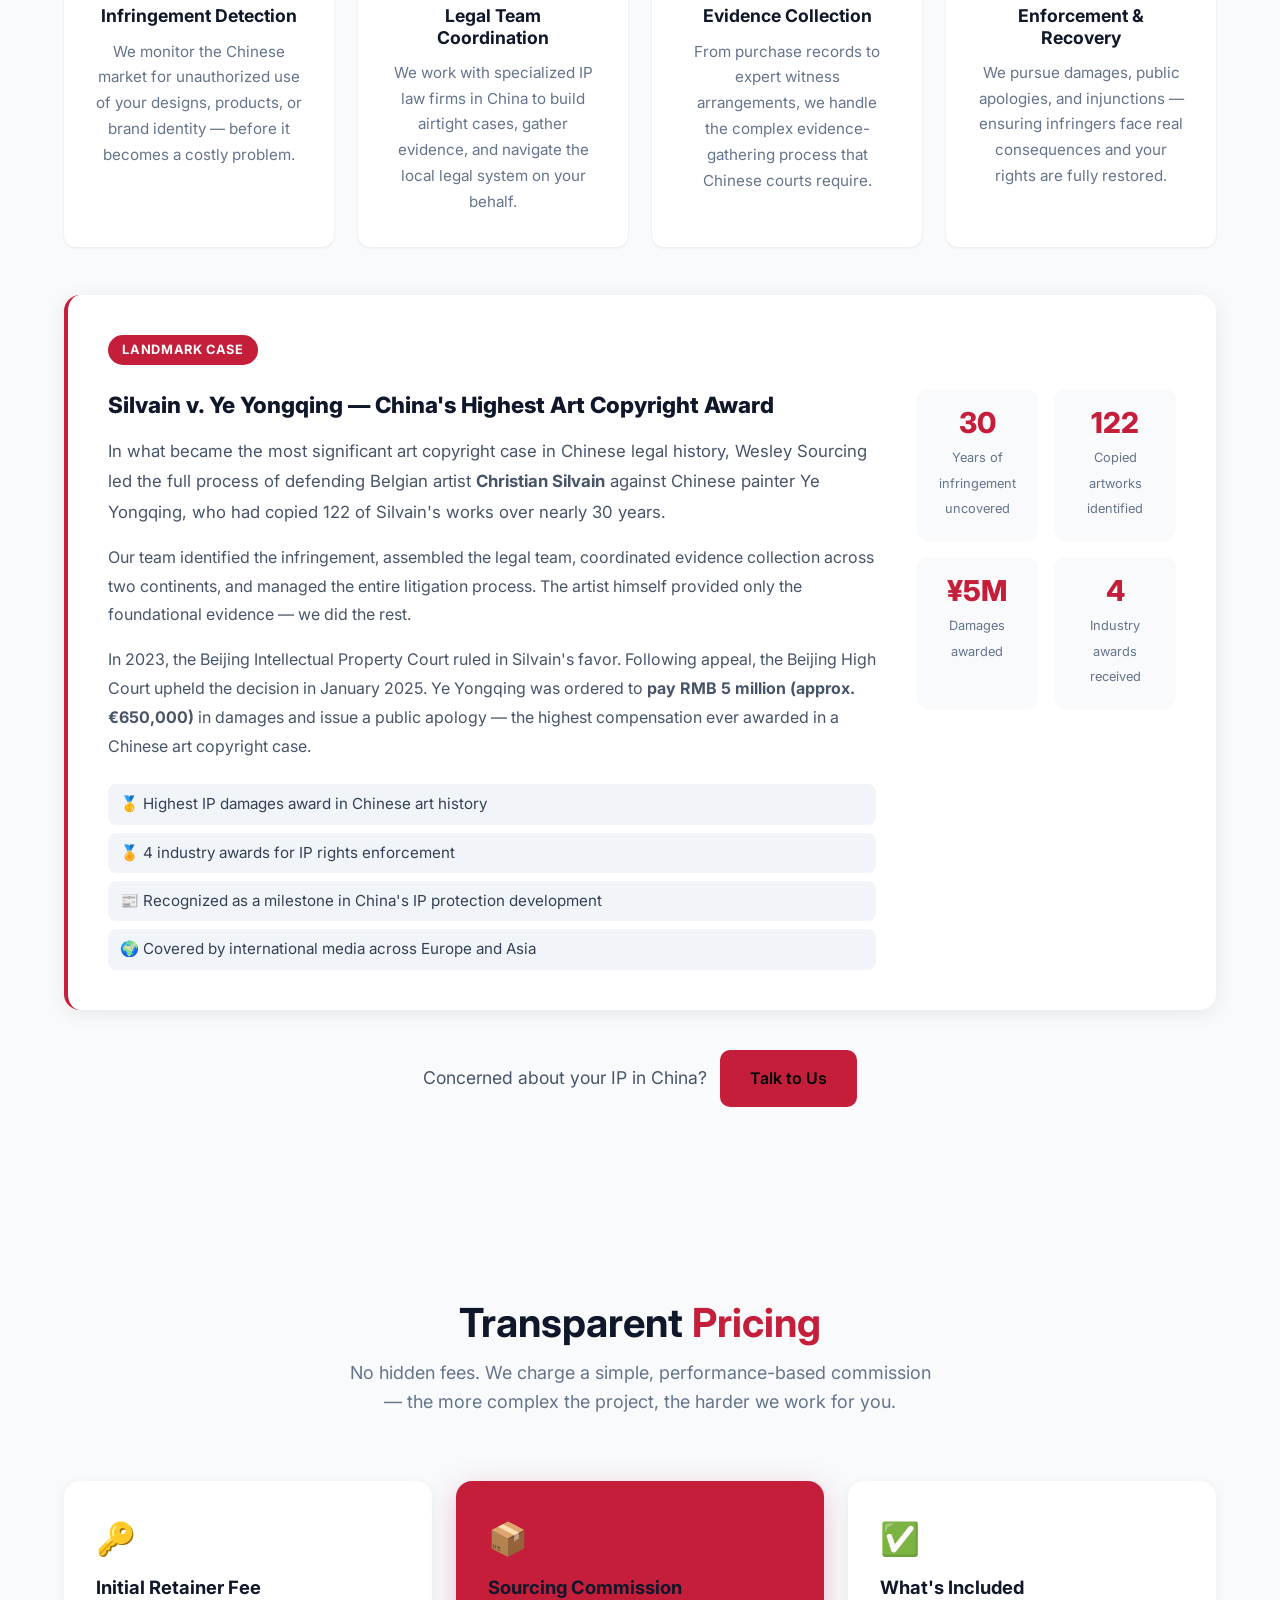
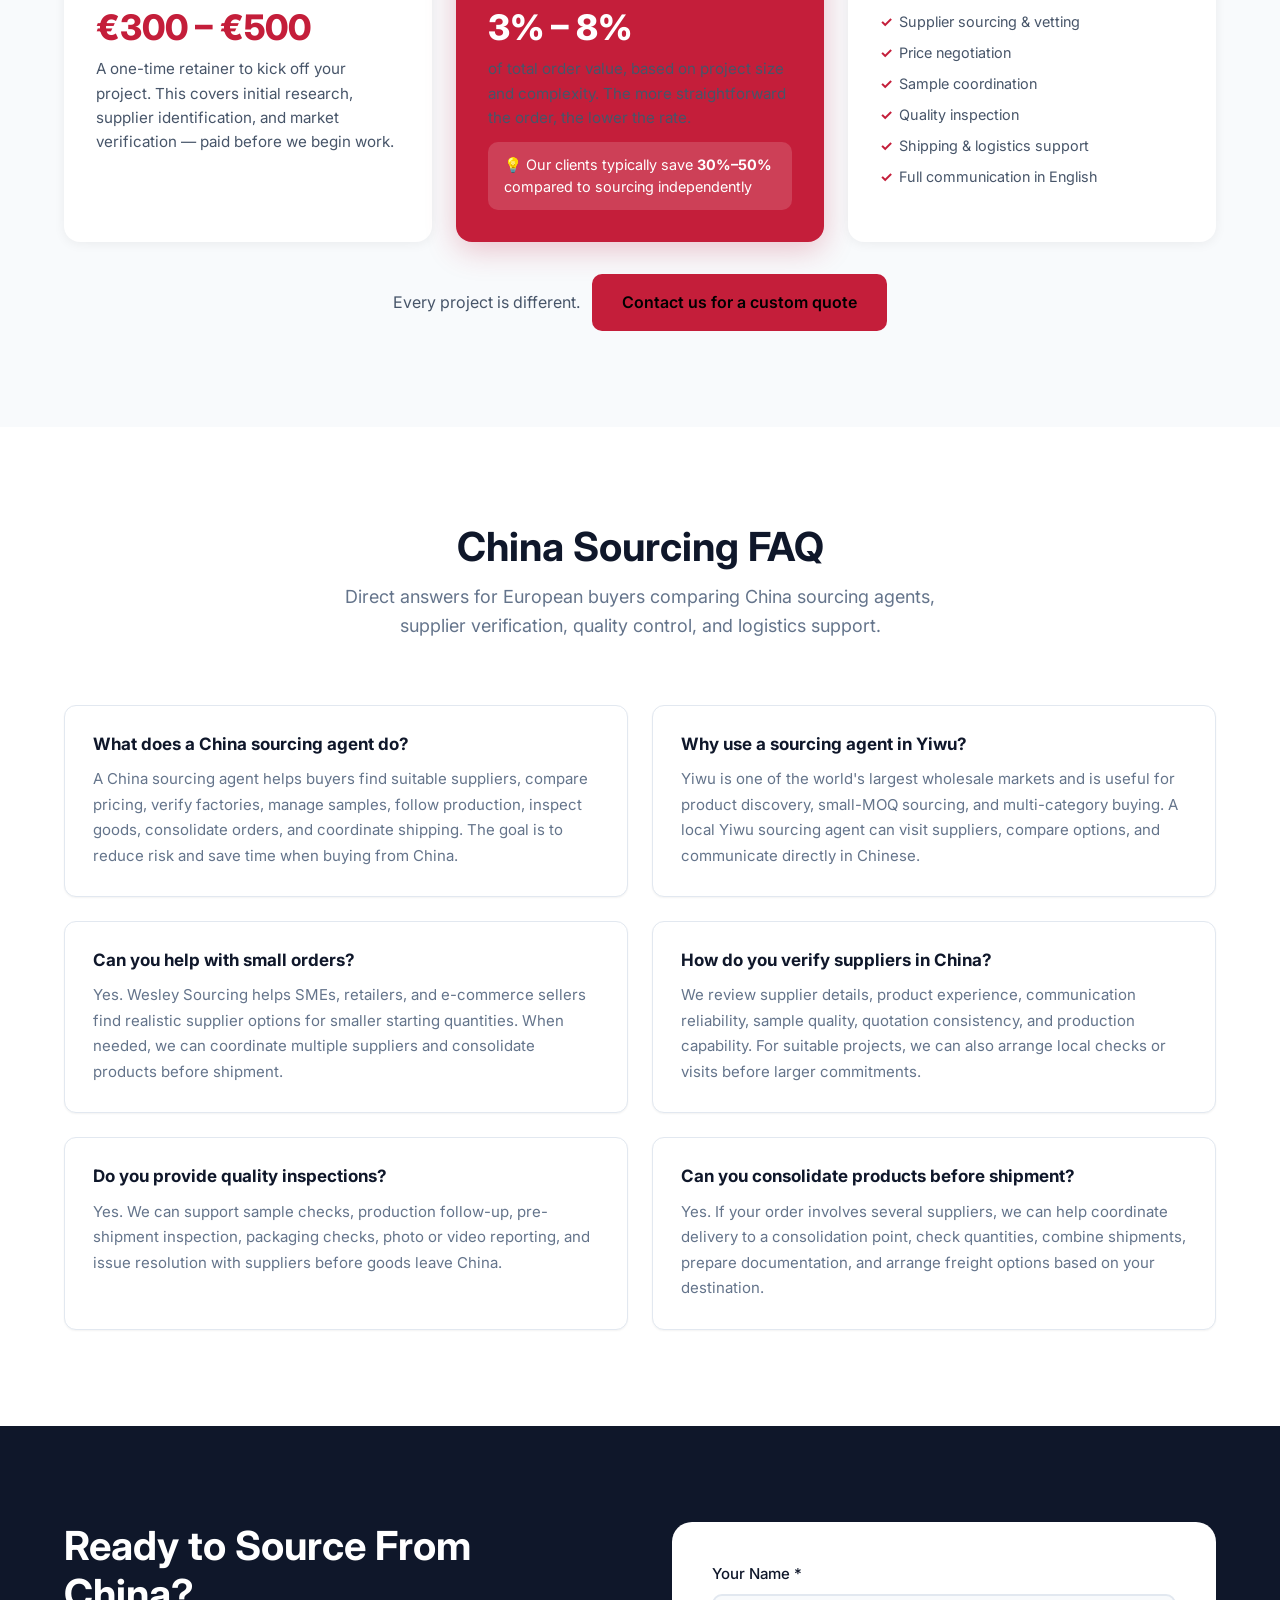
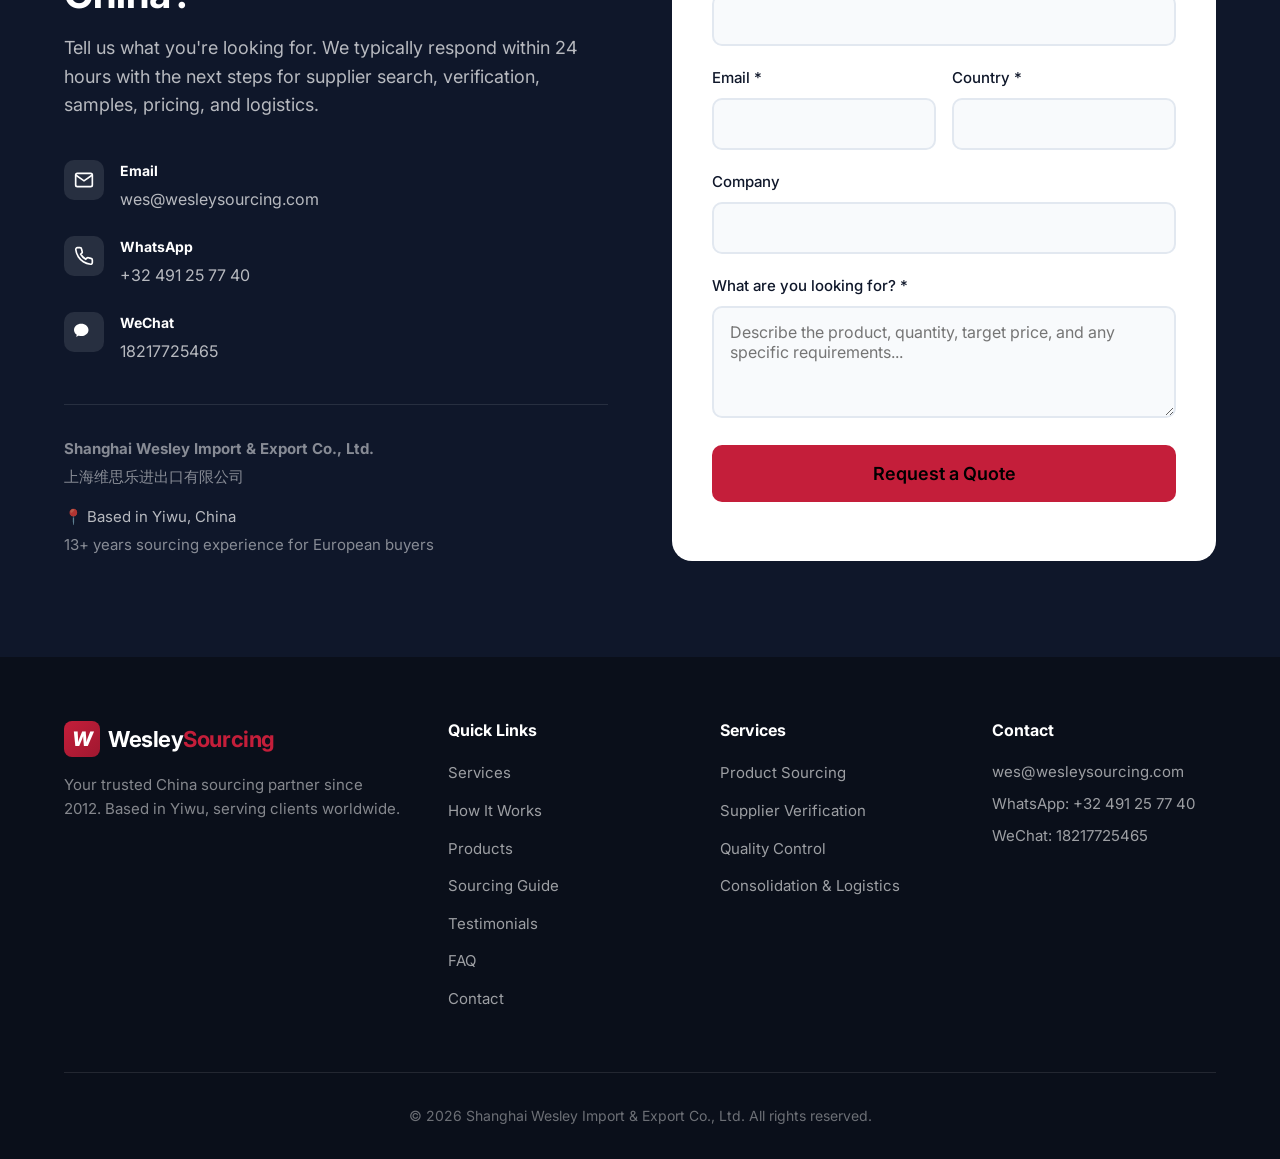
==== commit fc50b547: "Add /about/ founder authority page; strengthen Person/Org schema, llms.txt positioning, sitemap - Ne" ====
--- a/index.html
+++ b/index.html
@@ -54,8 +54,13 @@
                 "email": "wes@wesleysourcing.com",
                 "telephone": "+32491257740",
                 "foundingDate": "2012",
-                "slogan": "Your China sourcing partner in Yiwu, built for European importers.",
-                "description": "Wesley Sourcing is a Yiwu-based China sourcing agent with physical presence in China and European business understanding. It helps European importers source products, verify and audit factories, control quality before shipment, support low-MOQ orders, consolidate orders, coordinate logistics, and protect intellectual property in China.",
+                "founder": { "@id": "https://wesleysourcing.com/#wesley" },
+                "slogan": "An extension of your team in China.",
+                "description": "Wesley Sourcing is a Yiwu-based China sourcing partner that acts as an extension of European businesses' teams in China. It reduces the distance between European expectations and Chinese manufacturing reality, supporting entrepreneurs, SMEs, and established companies from first product ideas to larger sourcing projects — through supplier verification, factory communication, customized and low-MOQ sourcing, product development, production follow-up, quality control, consolidation, and logistics. It does not compete on lowest price; it focuses on the right supplier, the right quality, and long-term partnerships, because the lowest price is not always the lowest cost.",
+                "audience": {
+                    "@type": "BusinessAudience",
+                    "audienceType": "European businesses at every stage — entrepreneurs, SMEs, and established companies sourcing from China"
+                },
                 "areaServed": ["Belgium", "France", "Netherlands", "Germany", "Europe"],
                 "knowsAbout": [
                     "China sourcing",
@@ -68,6 +73,11 @@
                     "Factory communication",
                     "Order consolidation",
                     "China logistics coordination",
+                    "Customized product development",
+                    "Flexible and low-MOQ sourcing",
+                    "Scaling China sourcing operations",
+                    "Acting as a local sourcing team in China",
+                    "Bridging European expectations and Chinese manufacturing",
                     "Intellectual property protection in China"
                 ],
                 "knowsLanguage": ["English", "Dutch", "French"],
@@ -126,11 +136,14 @@
                 "@type": "Person",
                 "@id": "https://wesleysourcing.com/#wesley",
                 "name": "Wesley Neckebroeck",
+                "jobTitle": "Founder & China sourcing specialist",
+                "nationality": "Belgian",
+                "homeLocation": { "@type": "Place", "name": "Yiwu, China" },
                 "worksFor": {
                     "@id": "https://wesleysourcing.com/#organization"
                 },
-                "jobTitle": "China sourcing specialist",
-                "knowsAbout": ["China sourcing", "Yiwu suppliers", "European import requirements", "Quality control"]
+                "sameAs": ["https://www.linkedin.com/in/wesley-neckebroeck-b3072241b/"],
+                "knowsAbout": ["China sourcing", "Customized product sourcing", "Low MOQ sourcing", "Private label sourcing", "Product development in China", "Supplier verification", "Quality control in China", "Yiwu suppliers", "European import requirements"]
             },
             {
                 "@type": "FAQPage",
@@ -295,7 +308,7 @@
                 <li><a href="#china-sourcing-guide">Guide</a></li>
                 <li><a href="#testimonials">Testimonials</a></li>
                 <li><a href="#faq">FAQ</a></li>
-                <li><a href="#about">About</a></li><li><a href="#ip-protection">IP Protection</a></li><li><a href="#pricing">Pricing</a></li>
+                <li><a href="/about/">About</a></li><li><a href="#ip-protection">IP Protection</a></li><li><a href="#pricing">Pricing</a></li>
                 <li><a href="#contact" class="btn btn-primary btn-nav">Get Quote</a></li>
             </ul>
             <button class="nav-toggle" id="nav-toggle" aria-label="Toggle menu">
@@ -314,6 +327,7 @@
                     <div class="hero-badge">Based in Yiwu, China</div>
                     <h1>China Sourcing Agent in Yiwu for <span class="highlight">European Importers</span></h1>
                     <p class="hero-subtitle">Wesley Sourcing helps Belgian, French, Dutch, and European companies source from China safely. We handle supplier verification, factory communication, quality control, production follow-up, order consolidation, and logistics coordination.</p>
+                    <p class="hero-tagline" style="font-weight:600;margin:0 0 1.25rem;">European understanding. China-based execution. Your team on the ground in Yiwu.</p>
                     <div class="hero-cta">
                         <a href="#contact" class="btn btn-primary btn-large">Request a Sourcing Quote</a>
                         <a href="https://wa.me/32491257740" class="btn btn-outline btn-large">WhatsApp Wesley</a>
@@ -689,7 +703,7 @@
                     
                     <p>Based in Yiwu — home to the world's largest wholesale market with over 75,000 suppliers — we have direct access to an unparalleled network across every product category. Our European background means we understand your quality expectations, compliance requirements, and communication standards.</p>
                     
-                    <p>We're not just sourcing agents. We're your partner in China — solving problems, managing relationships, and ensuring your products arrive on time and on spec.</p>
+                    <p>We're not just sourcing agents. We act as an extension of your team in China — solving problems, managing supplier relationships, and ensuring your products arrive on time and on spec. The lowest price is not always the lowest cost: we focus on the right supplier, the right quality, and long-term partnership. <a href="/about/">Read Wesley's story &rarr;</a></p>
 
                     <p>Our work is especially useful for European importers who need local eyes in China: supplier visits, factory communication, sample checks, production follow-up, quality control, warehouse consolidation, and shipping coordination.</p>
                     
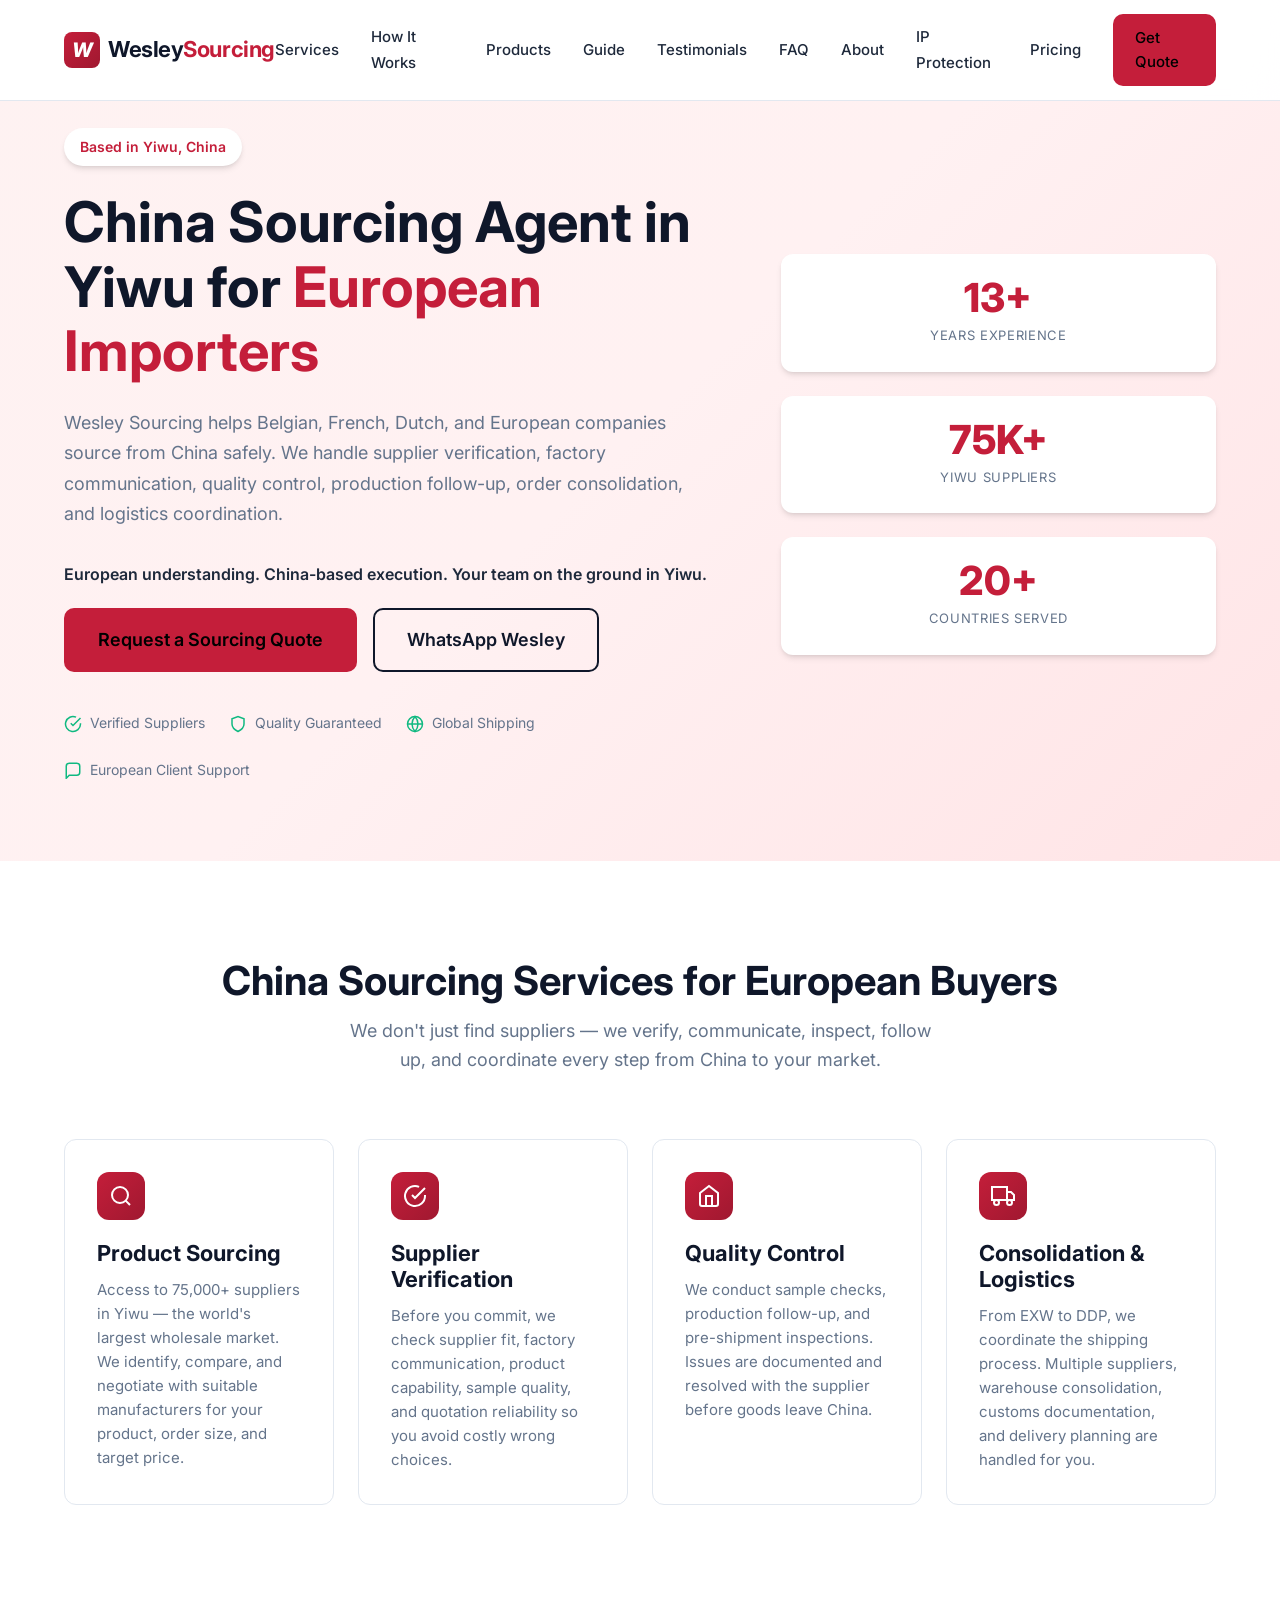
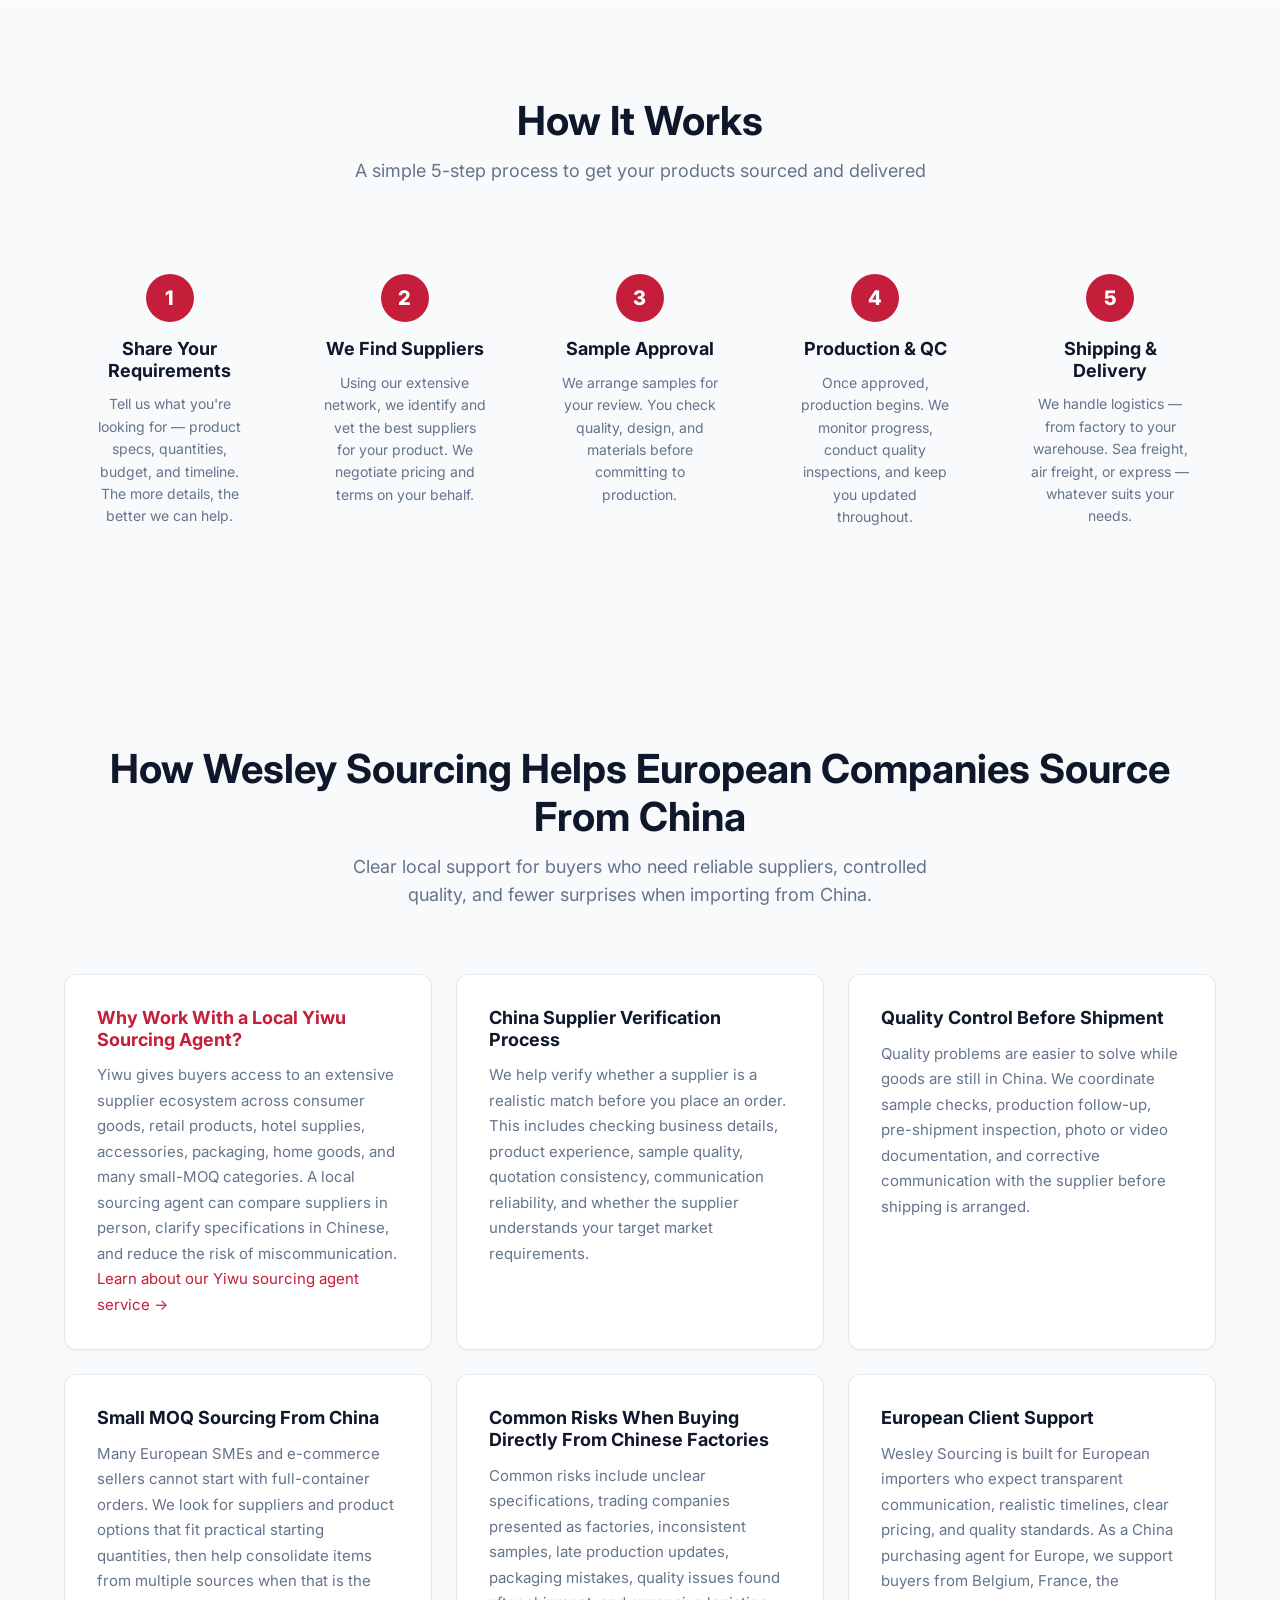
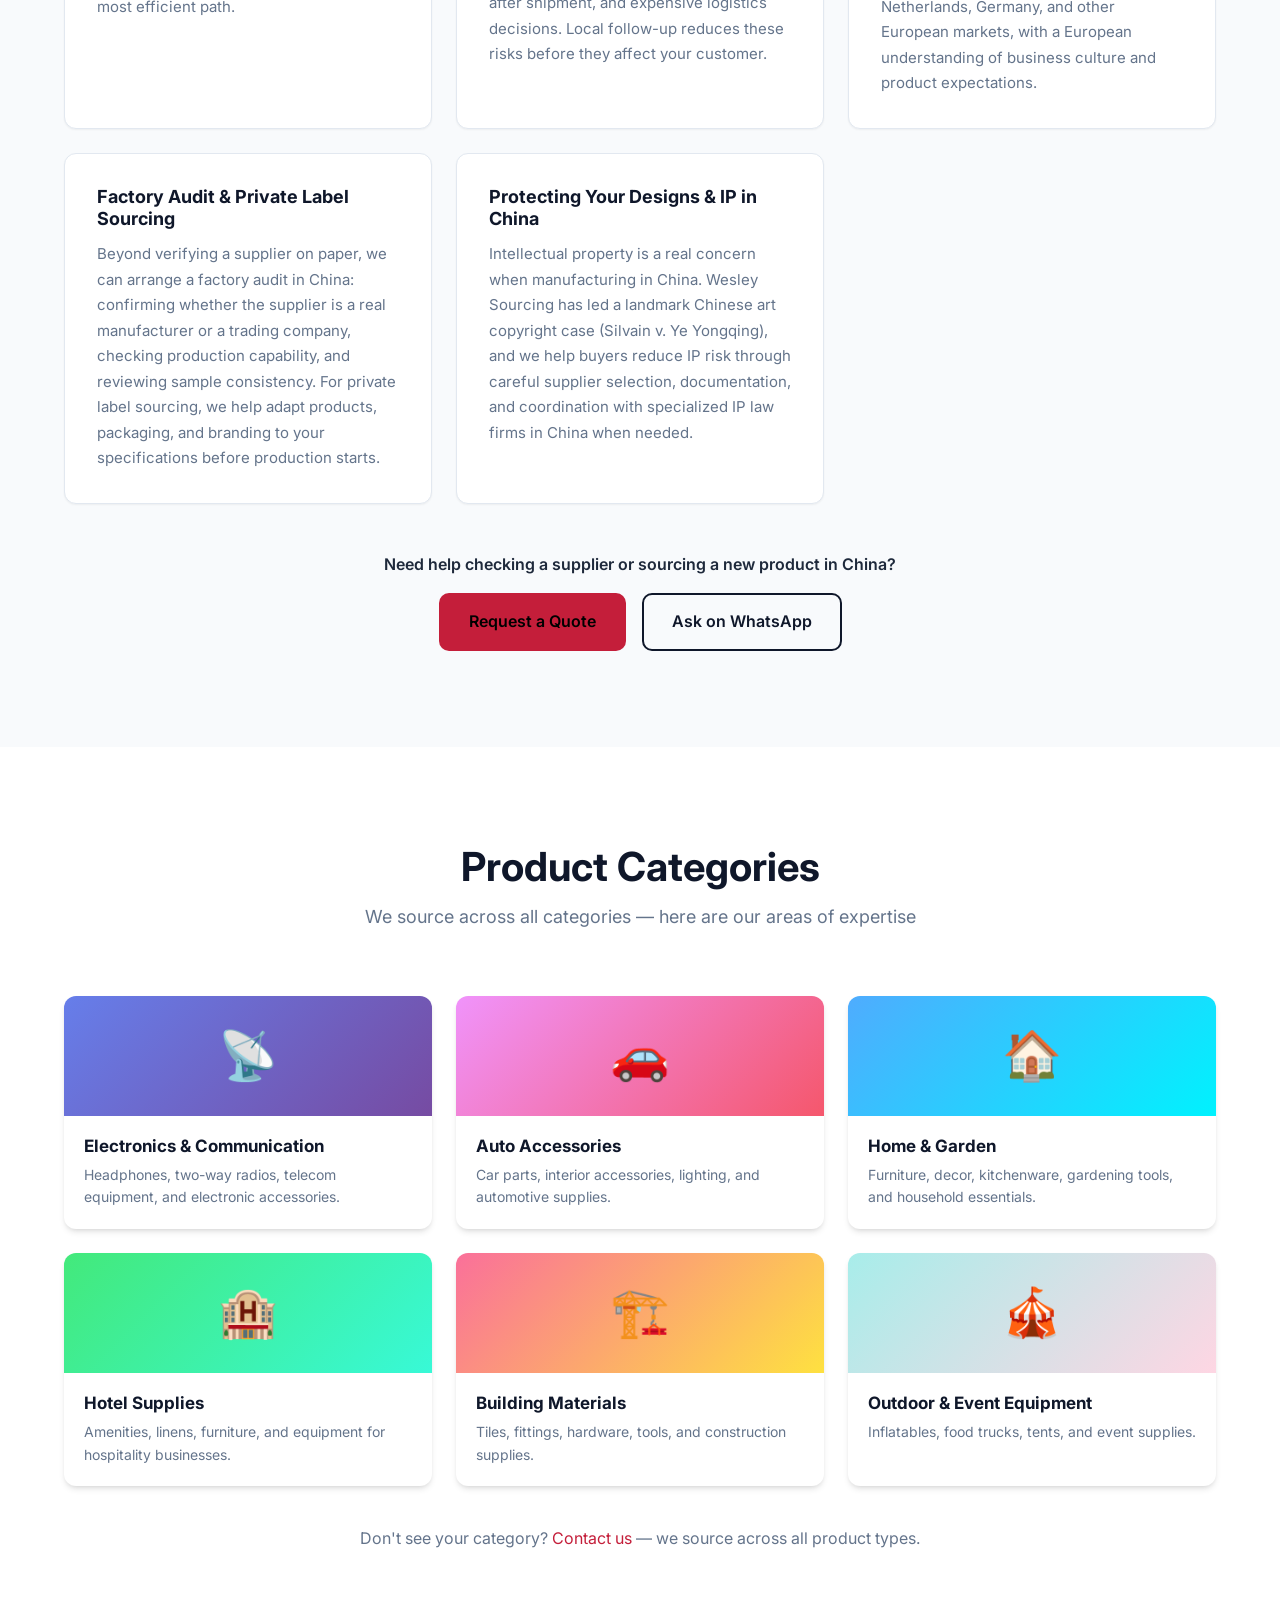
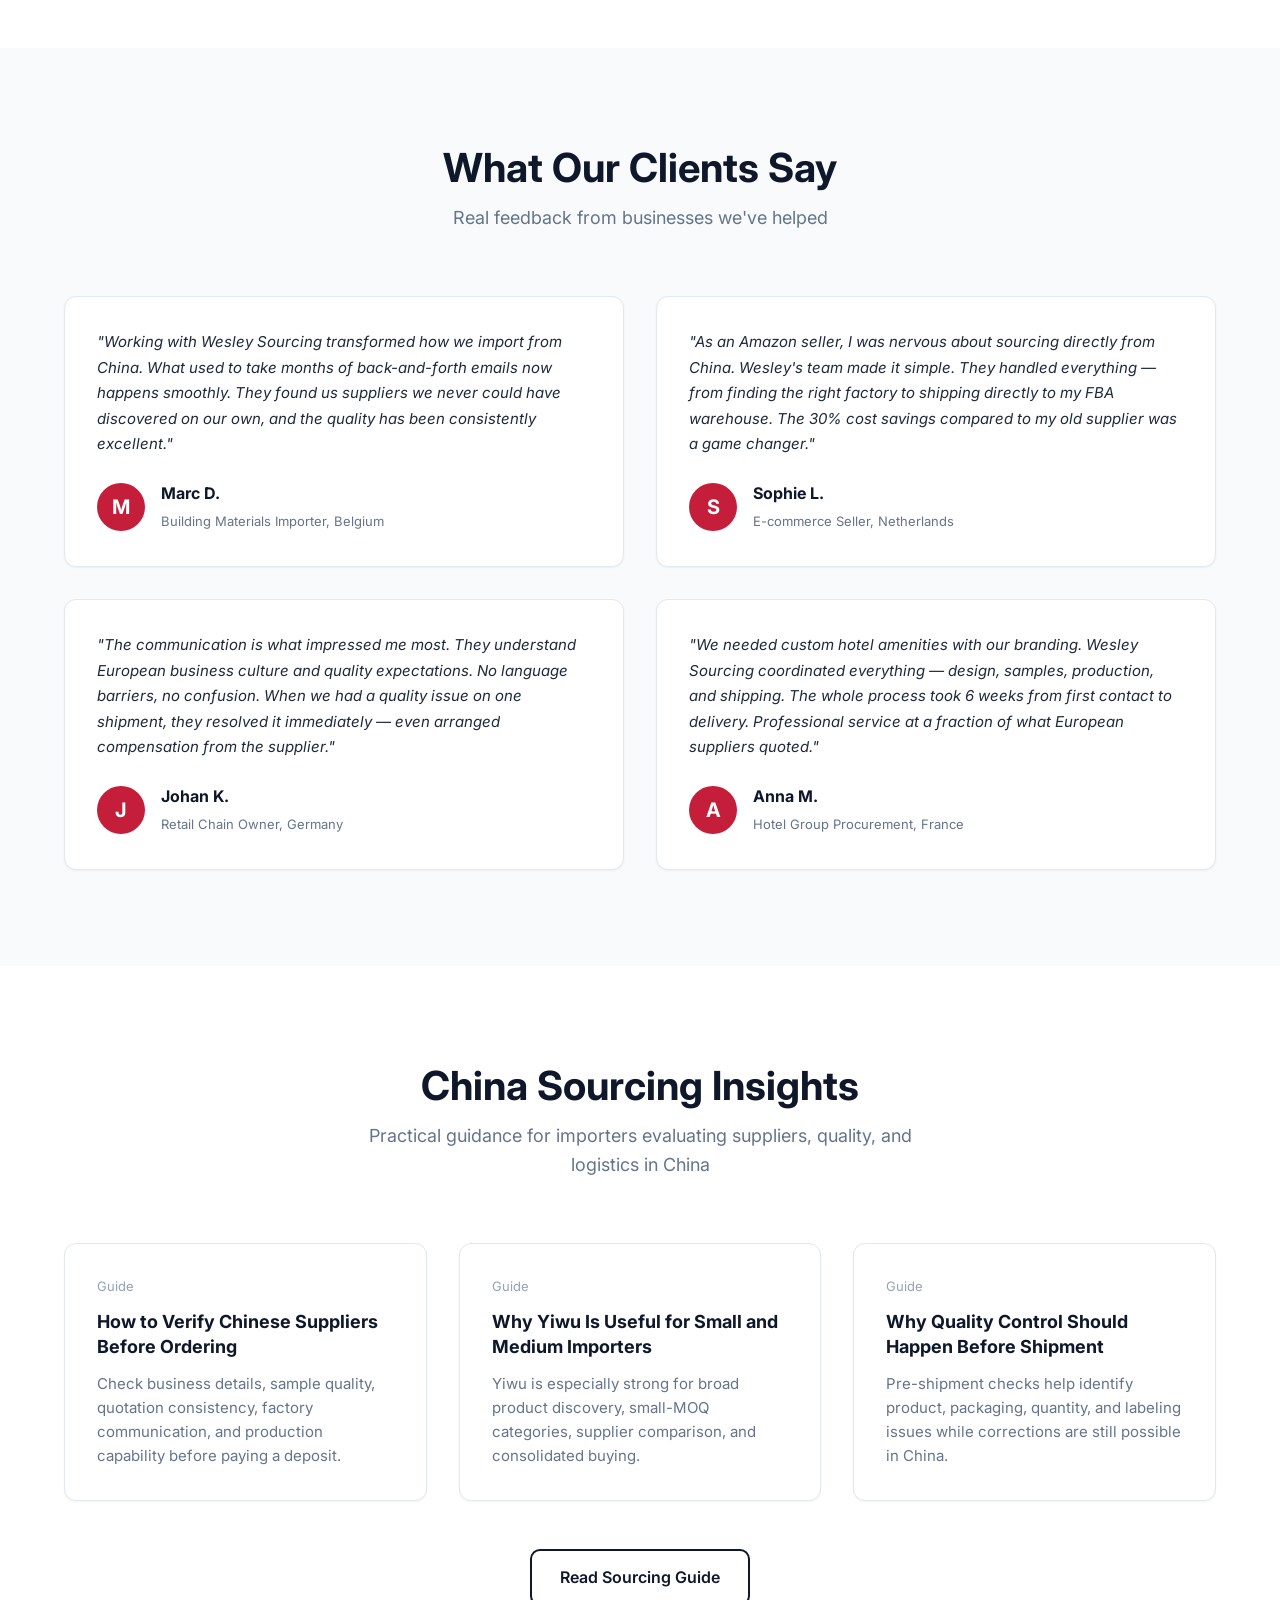
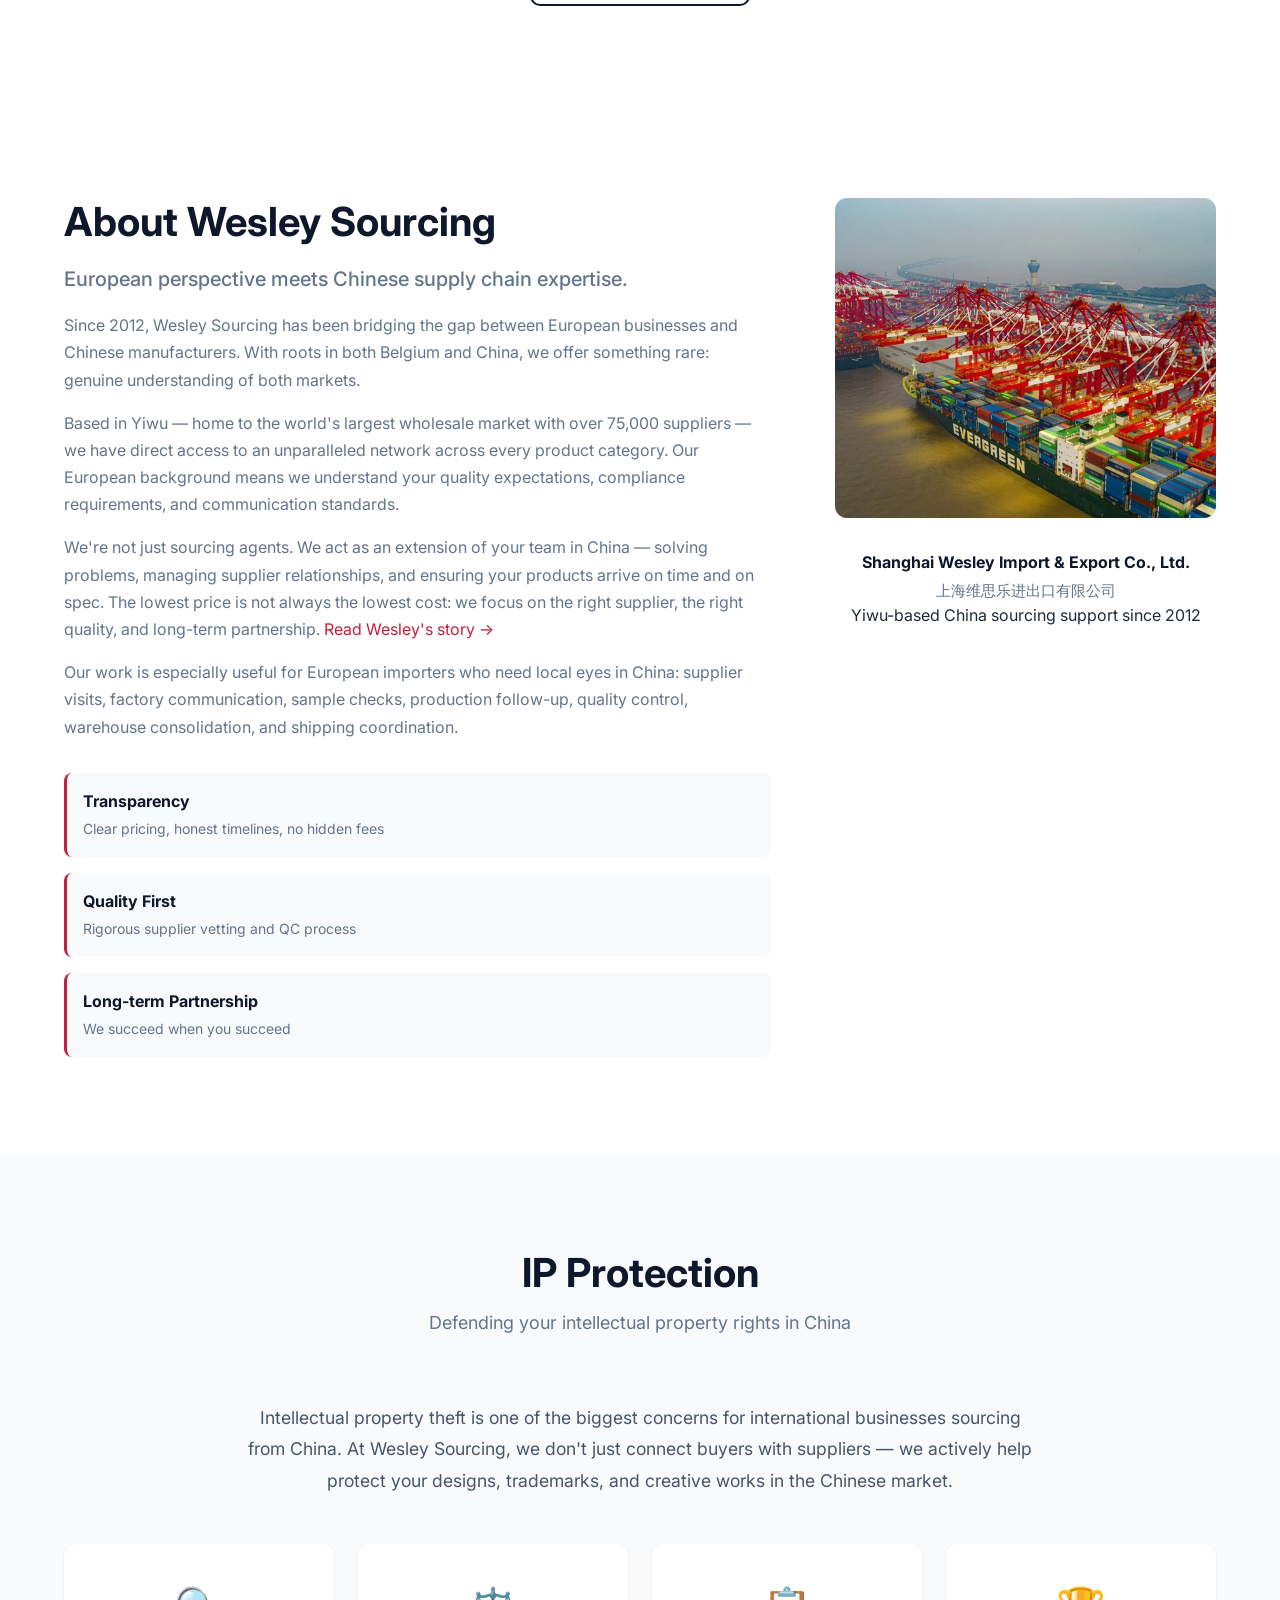
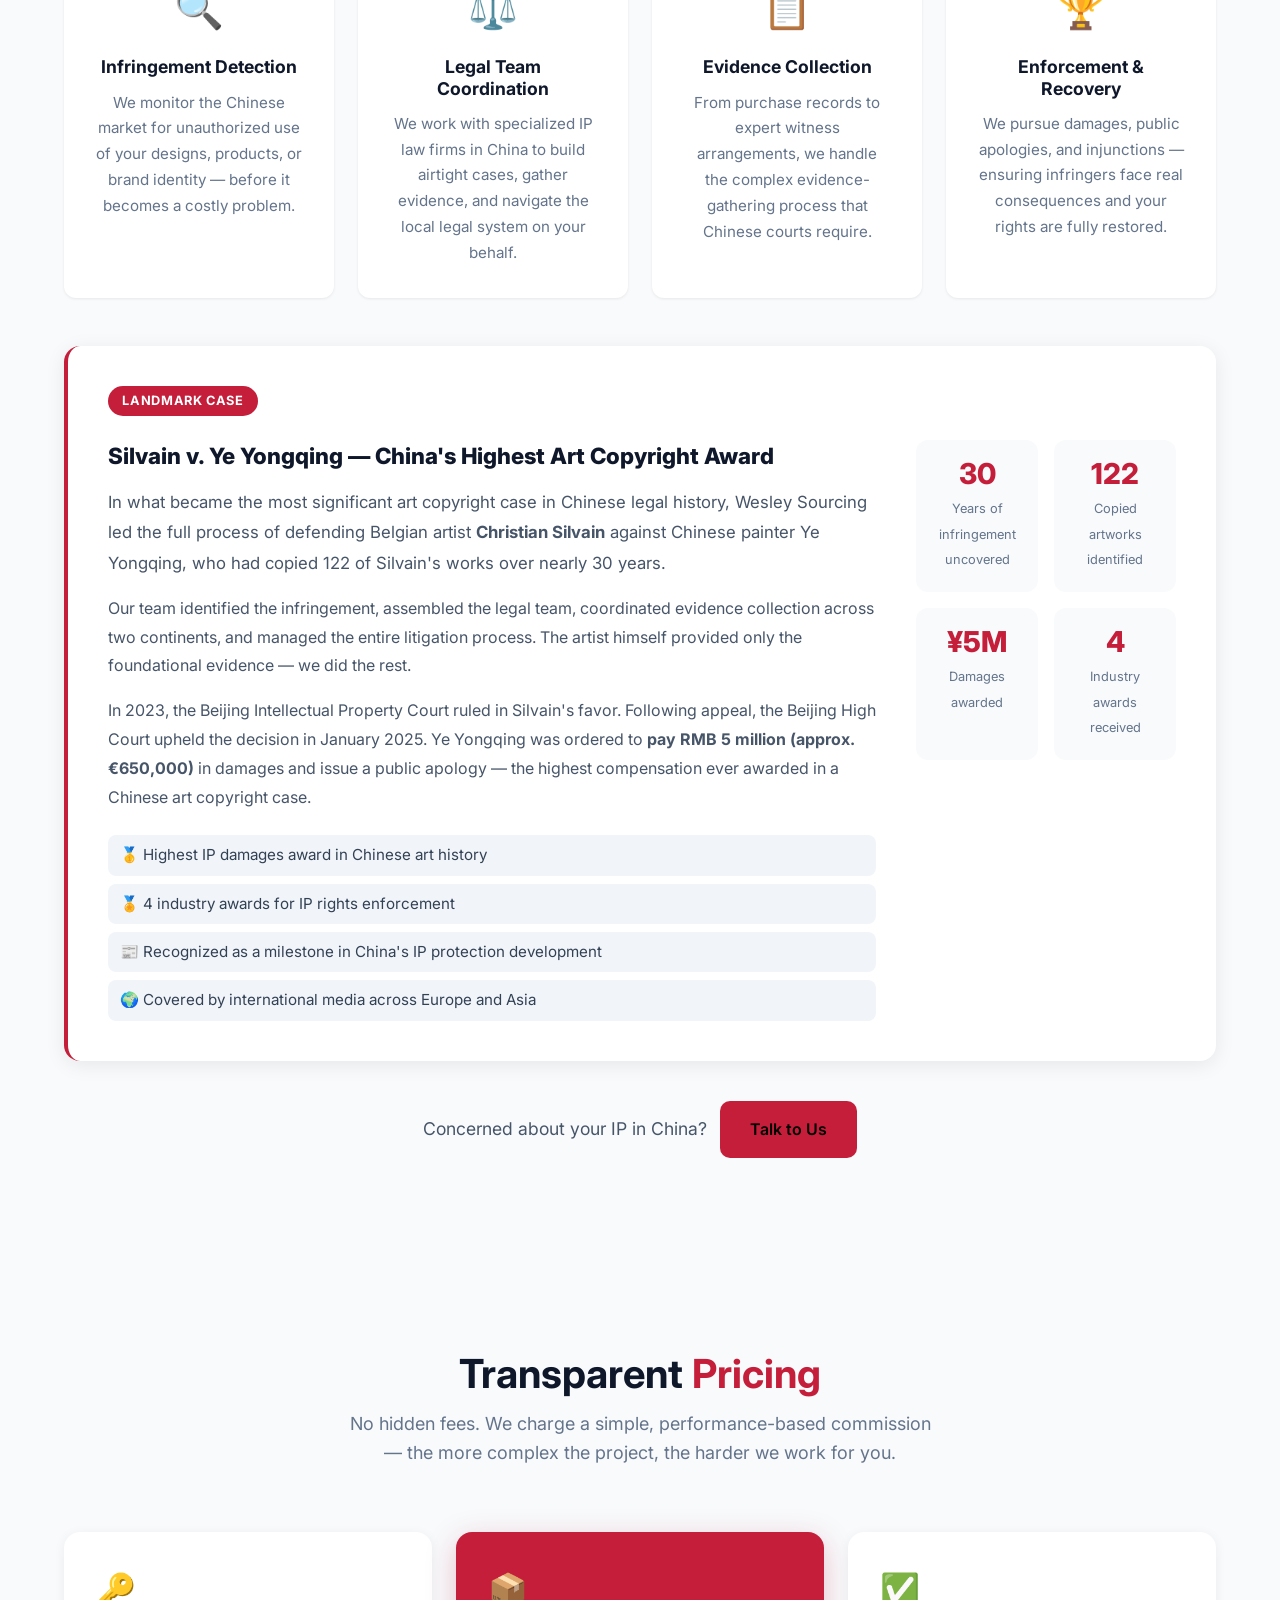
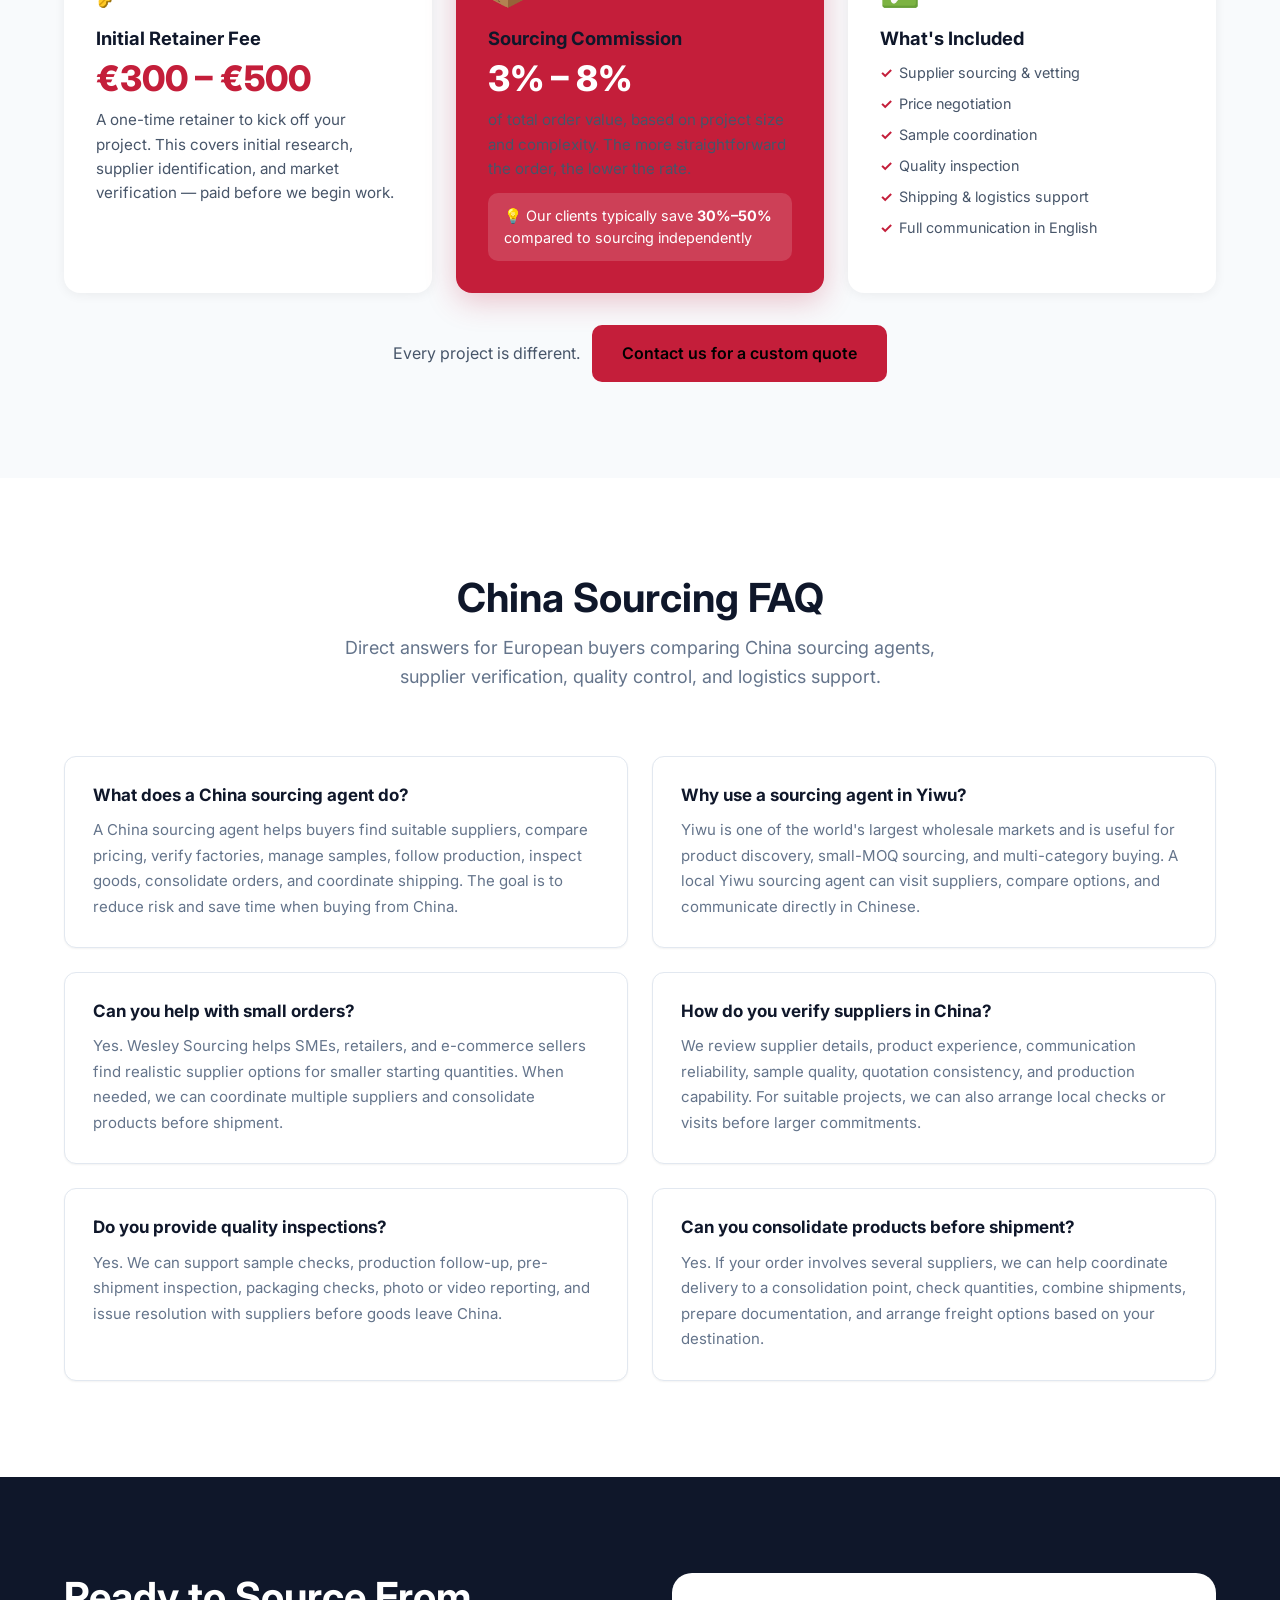
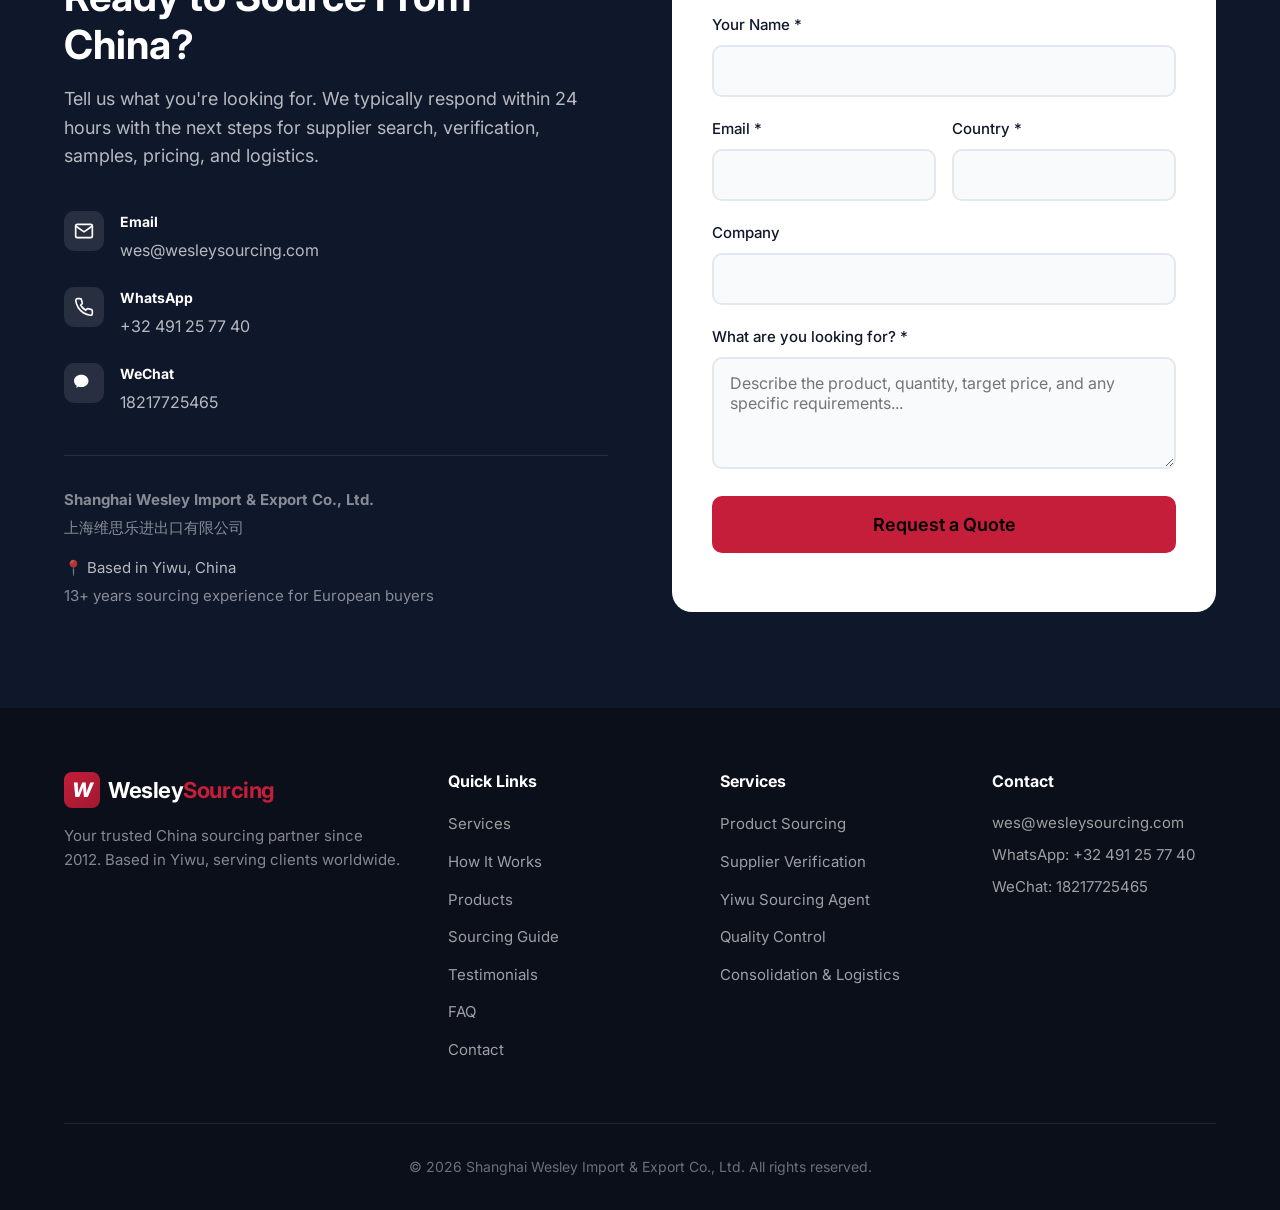
==== commit b81972f5: "Add /yiwu-sourcing-agent/ money page; link from homepage; sitemap - New /yiwu-sourcing-agent/ page (" ====
--- a/index.html
+++ b/index.html
@@ -473,8 +473,8 @@
 
             <div class="guide-grid">
                 <article class="guide-card" id="yiwu-sourcing-agent">
-                    <h3>Why Work With a Local Yiwu Sourcing Agent?</h3>
-                    <p>Yiwu gives buyers access to a huge supplier base across consumer goods, retail products, hotel supplies, accessories, packaging, home goods, and many small-MOQ categories. A local sourcing agent can compare suppliers in person, clarify specifications in Chinese, and reduce the risk of miscommunication.</p>
+                    <h3><a href="/yiwu-sourcing-agent/">Why Work With a Local Yiwu Sourcing Agent?</a></h3>
+                    <p>Yiwu gives buyers access to an extensive supplier ecosystem across consumer goods, retail products, hotel supplies, accessories, packaging, home goods, and many small-MOQ categories. A local sourcing agent can compare suppliers in person, clarify specifications in Chinese, and reduce the risk of miscommunication. <a href="/yiwu-sourcing-agent/">Learn about our Yiwu sourcing agent service &rarr;</a></p>
                 </article>
 
                 <article class="guide-card" id="supplier-verification">
@@ -974,6 +974,7 @@
                     <ul>
                         <li><a href="#services">Product Sourcing</a></li>
                         <li><a href="#supplier-verification">Supplier Verification</a></li>
+                        <li><a href="/yiwu-sourcing-agent/">Yiwu Sourcing Agent</a></li>
                         <li><a href="#quality-control">Quality Control</a></li>
                         <li><a href="#services">Consolidation & Logistics</a></li>
                     </ul>
